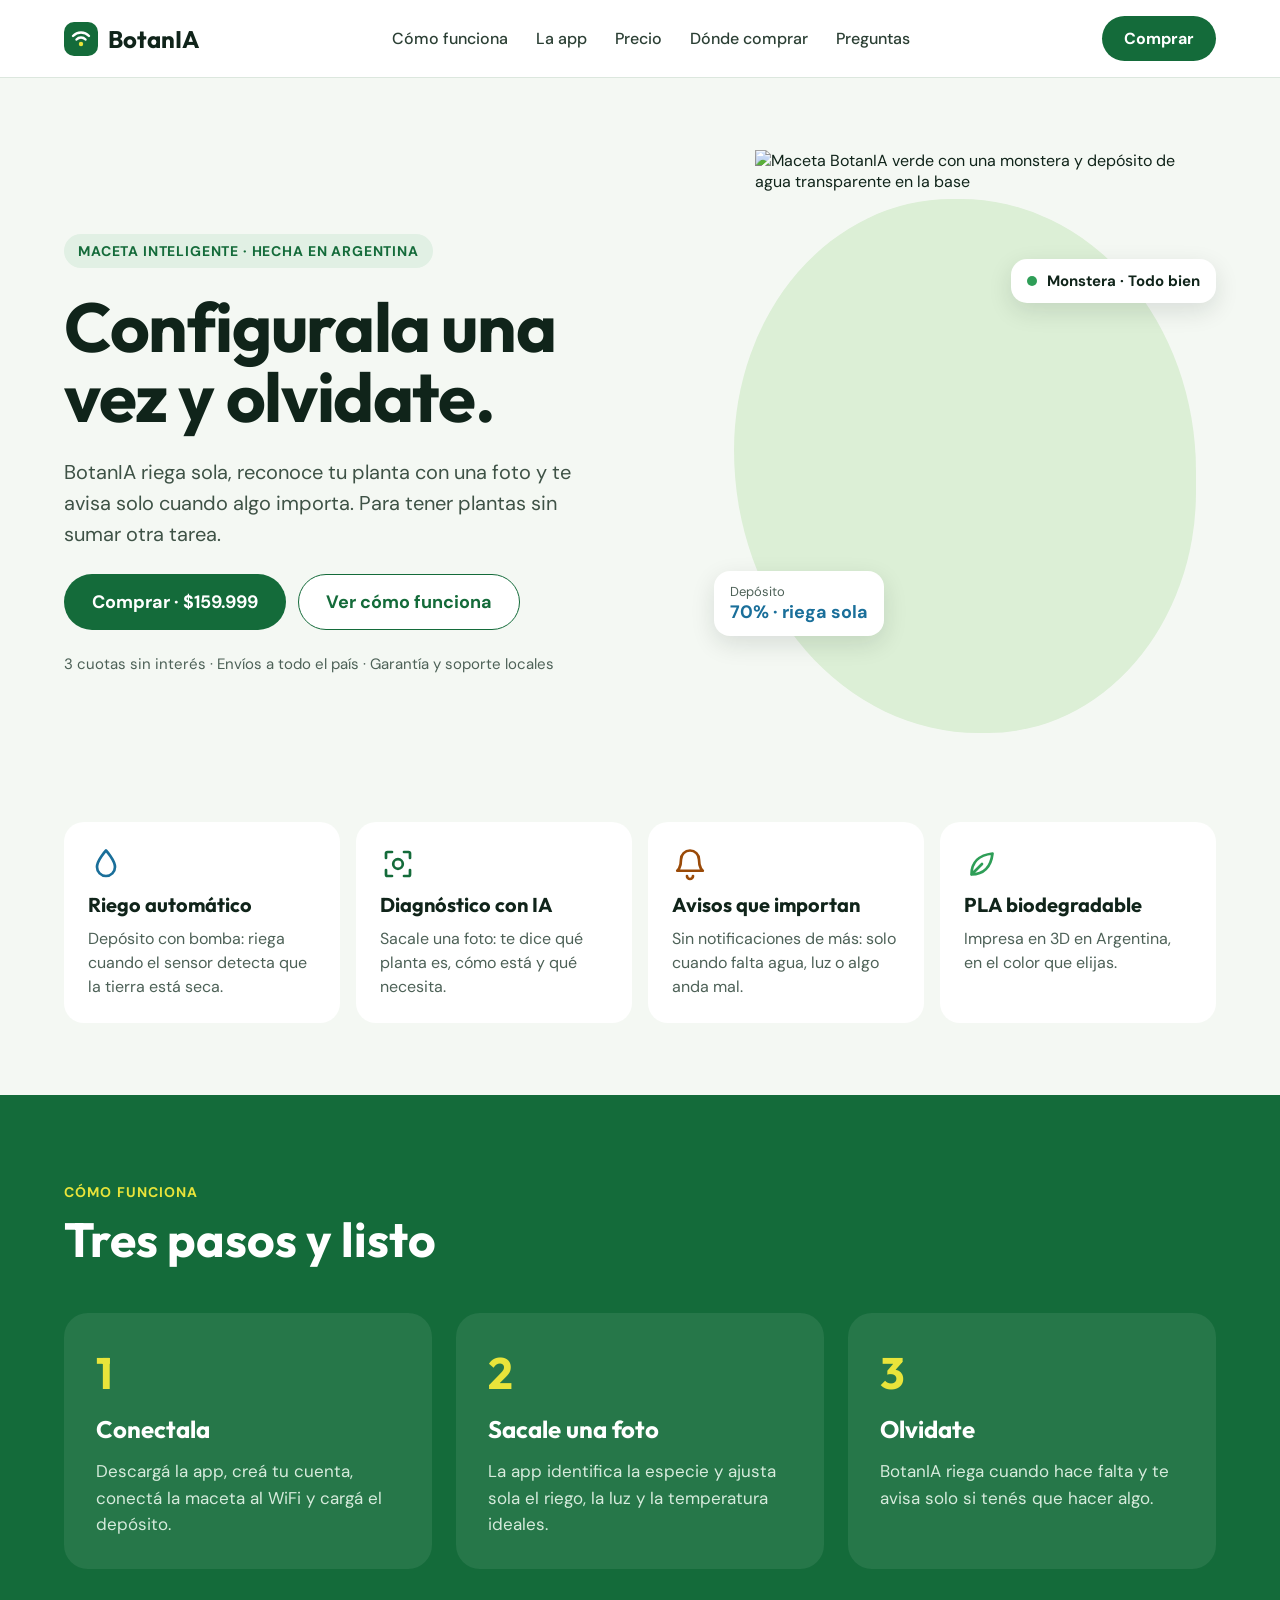
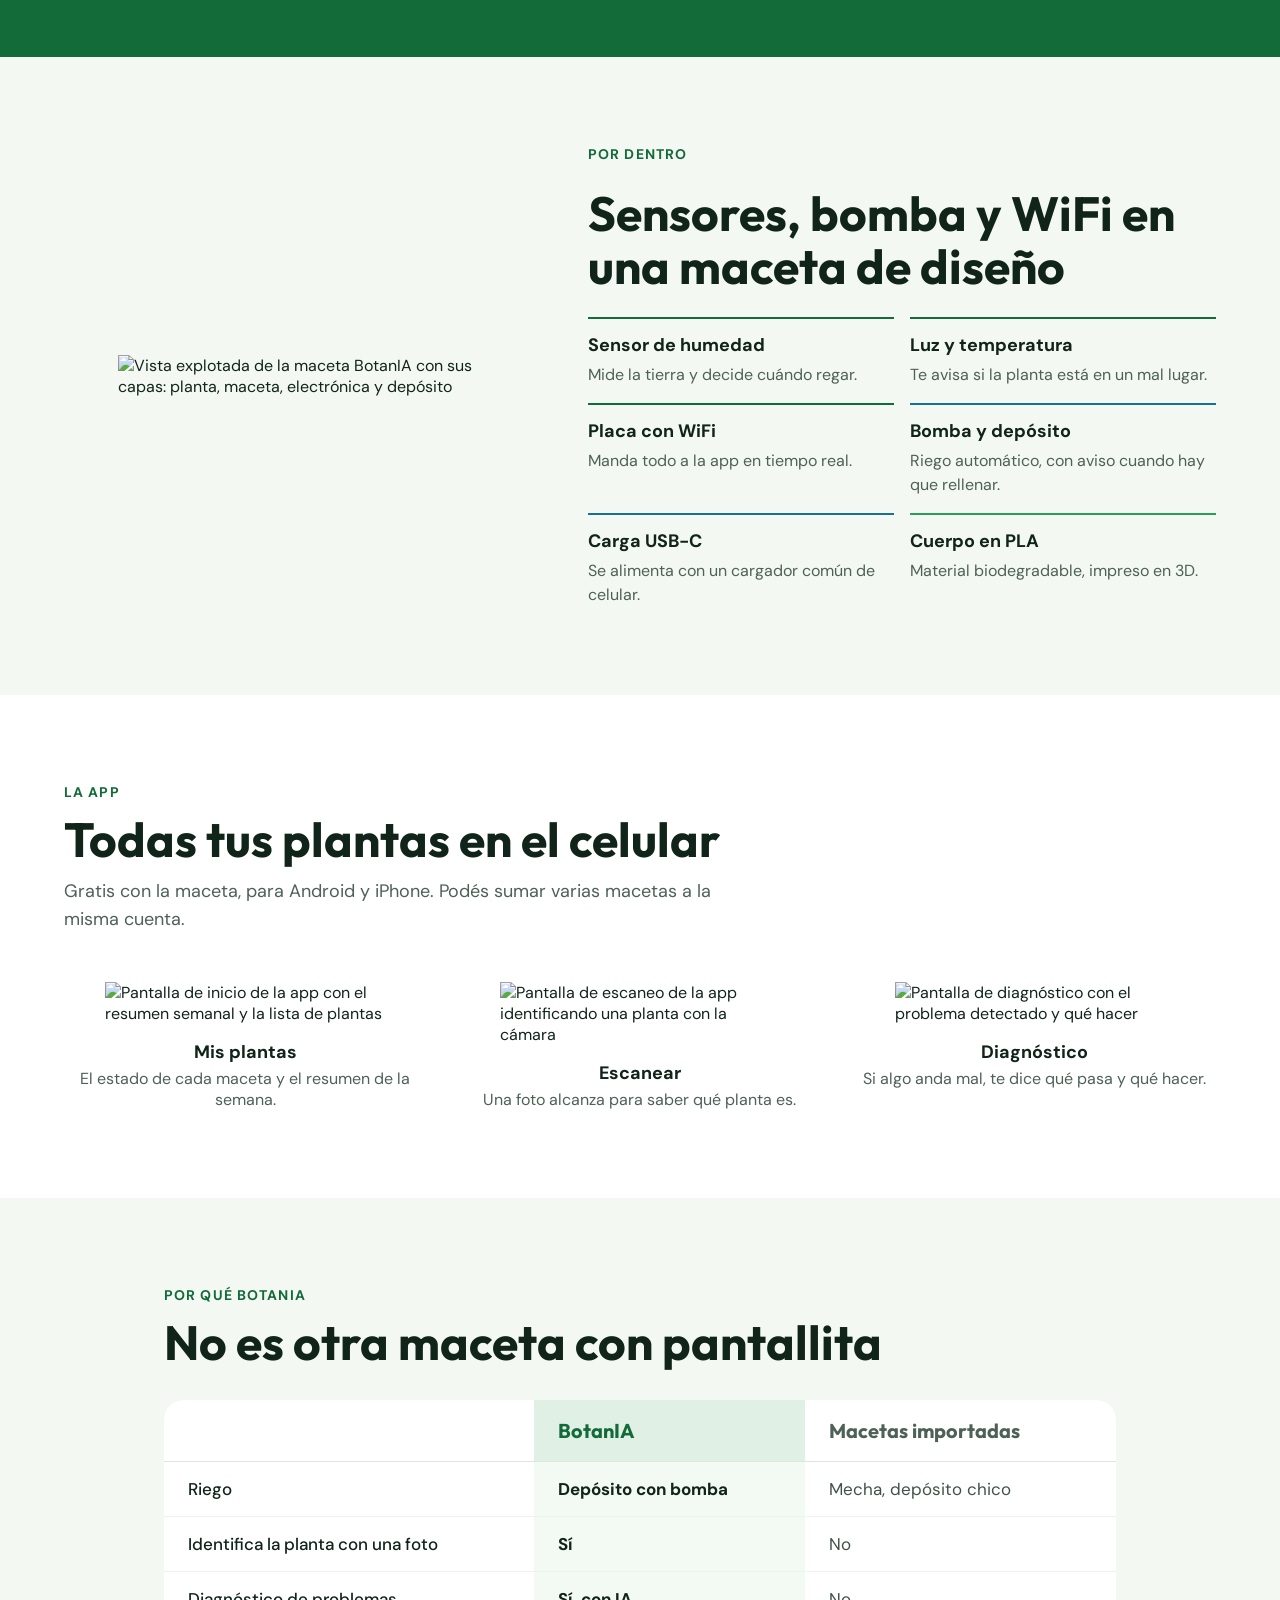
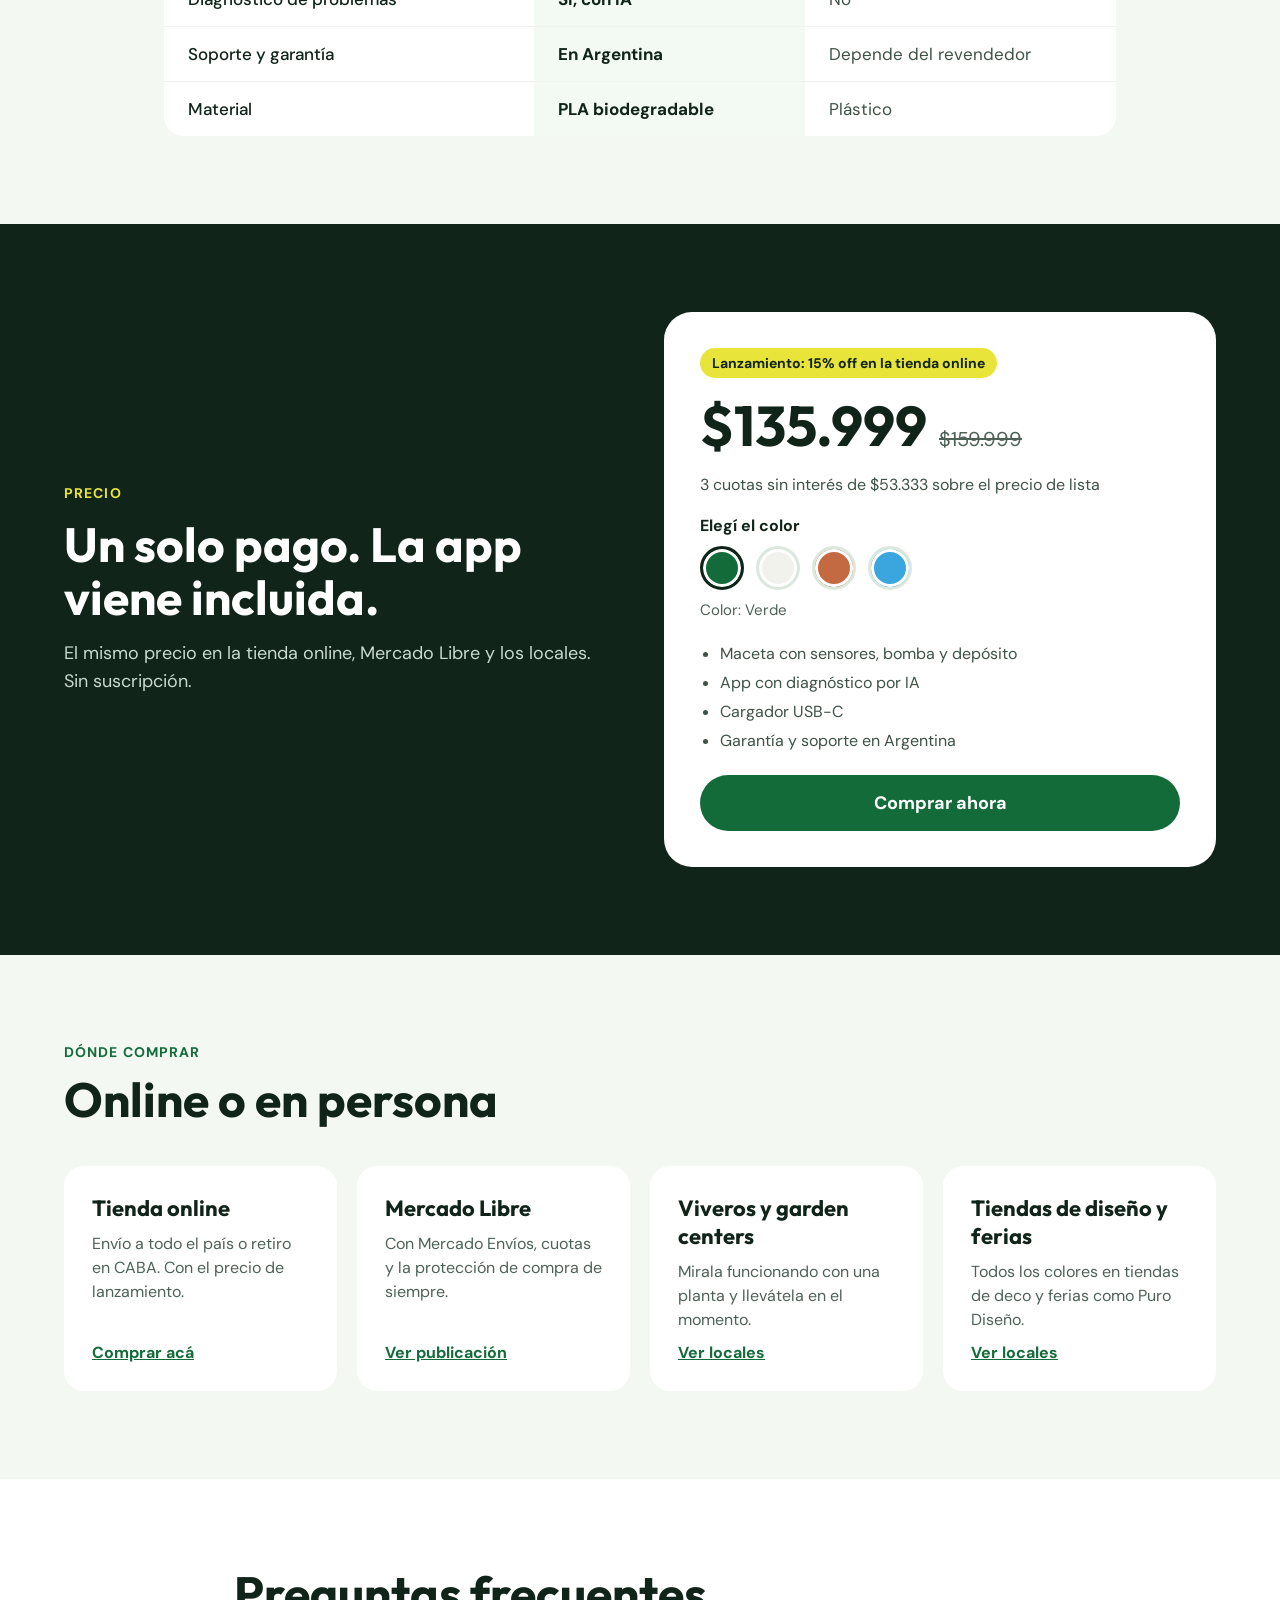
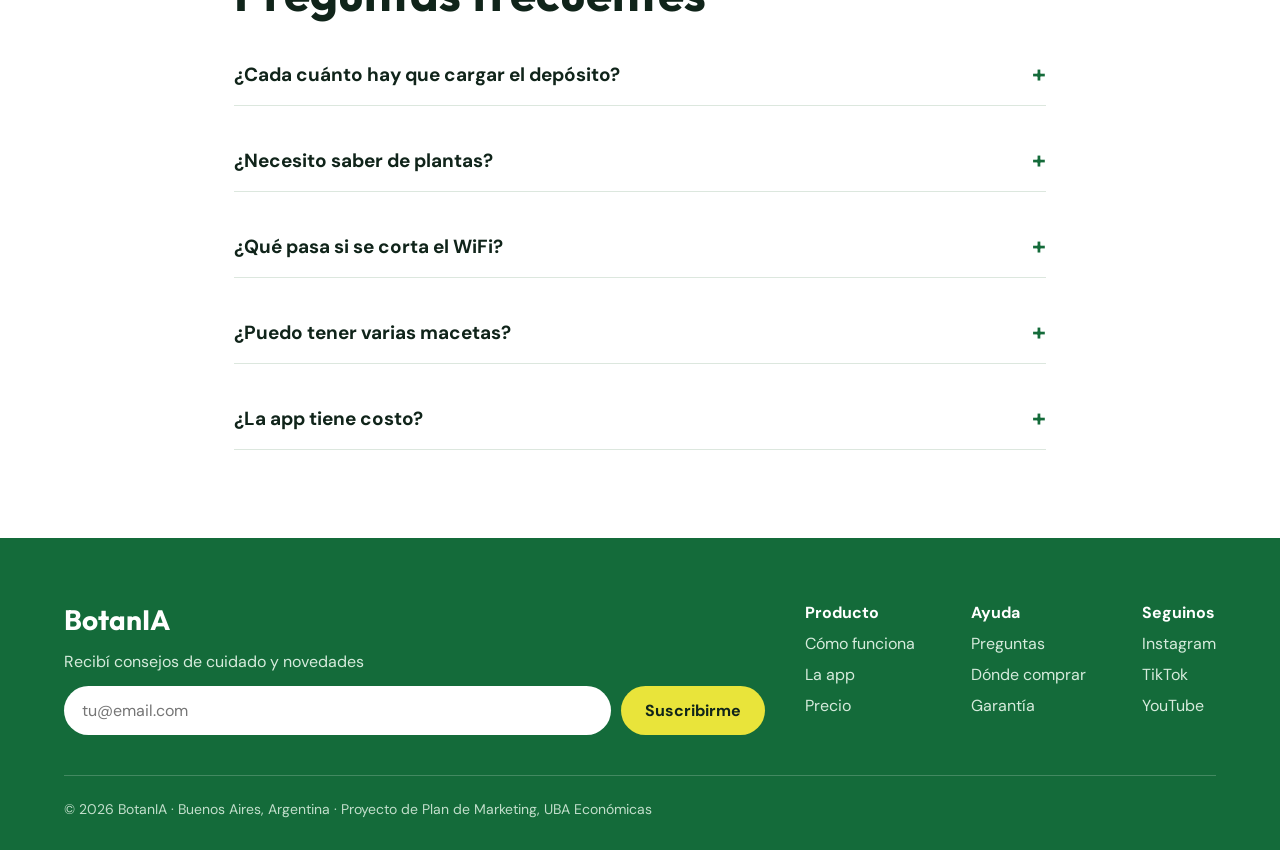
==== index.html @ 6254ae5a "Add files via upload" ====
<!doctype html>
<html lang="es-AR">
<head>
<meta charset="utf-8">
<meta name="viewport" content="width=device-width, initial-scale=1">
<title>BotanIA · La maceta inteligente que riega sola</title>
<meta name="description" content="BotanIA riega sola, reconoce tu planta con una foto y te avisa solo cuando algo importa. Hecha en Argentina en PLA biodegradable.">
<meta property="og:title" content="BotanIA · Configurala una vez y olvidate">
<meta property="og:description" content="La maceta inteligente que riega sola y diagnostica tu planta con IA.">
<meta property="og:image" content="img/og.jpg">
<meta property="og:type" content="website">
<meta name="theme-color" content="#146B3A">
<link rel="icon" href="favicon.svg" type="image/svg+xml">
<link rel="preconnect" href="https://fonts.googleapis.com">
<link rel="preconnect" href="https://fonts.gstatic.com" crossorigin>
<link href="https://fonts.googleapis.com/css2?family=Outfit:wght@500;600;700&family=DM+Sans:wght@400;500;700&display=swap" rel="stylesheet">
<link rel="stylesheet" href="styles.css">
</head>
<body>
<div style="font-family: 'DM Sans', system-ui, sans-serif; color: #10241A; background: #F4F8F3; min-width: 0">

<!-- NAV -->
<header style="background: #FFFFFF; border-bottom: 1px solid #DCE7DE">
<nav aria-label="Principal" style="max-width: 1200px; margin: 0 auto; padding: 16px 24px; display: flex; flex-wrap: wrap; align-items: center; justify-content: space-between; gap: 16px">
<a href="#inicio" style="display: flex; align-items: center; gap: 10px; text-decoration: none; color: #10241A">
<svg width="34" height="34" viewBox="0 0 34 34" aria-hidden="true"><rect width="34" height="34" rx="10" fill="#146B3A"/><path d="M9 14a11 11 0 0 1 16 0M12.5 17.5a6 6 0 0 1 9 0" stroke="#FFFFFF" stroke-width="2.4" fill="none" stroke-linecap="round"/><circle cx="17" cy="22" r="2.2" fill="#E9E43A"/></svg>
<span style="font-family: Outfit, sans-serif; font-weight: 700; font-size: 24px">BotanIA</span>
</a>
<div style="display: flex; flex-wrap: wrap; align-items: center; gap: 8px 28px; font-size: 16px; font-weight: 500">
<a href="#como" style="color: #2B3F34; text-decoration: none">Cómo funciona</a>
<a href="#app" style="color: #2B3F34; text-decoration: none">La app</a>
<a href="#precio" style="color: #2B3F34; text-decoration: none">Precio</a>
<a href="#donde" style="color: #2B3F34; text-decoration: none">Dónde comprar</a>
<a href="#faq" style="color: #2B3F34; text-decoration: none">Preguntas</a>
</div>
<a href="#precio" style="background: #146B3A; color: #FFFFFF; text-decoration: none; font-weight: 700; padding: 12px 22px; border-radius: 999px; font-size: 16px">Comprar</a>
</nav>
</header>

<!-- HERO -->
<section id="inicio" style="max-width: 1200px; margin: 0 auto; padding: 72px 24px 40px; display: flex; flex-wrap: wrap; align-items: center; gap: 48px">
<div style="flex: 1 1 480px; min-width: 0; display: flex; flex-direction: column; gap: 24px">
<span style="align-self: flex-start; background: #E1F0E4; color: #146B3A; font-weight: 700; font-size: 14px; letter-spacing: 0.06em; padding: 8px 14px; border-radius: 999px">MACETA INTELIGENTE · HECHA EN ARGENTINA</span>
<h1 style="margin: 0; font-family: Outfit, sans-serif; font-weight: 700; font-size: clamp(40px, 5.4vw, 72px); line-height: 1.02; letter-spacing: -0.02em">Configurala una vez y olvidate.</h1>
<p style="margin: 0; font-size: 20px; line-height: 1.55; color: #3E5246; max-width: 540px">BotanIA riega sola, reconoce tu planta con una foto y te avisa solo cuando algo importa. Para tener plantas sin sumar otra tarea.</p>
<div style="display: flex; flex-wrap: wrap; gap: 12px">
<a href="#precio" style="background: #146B3A; color: #FFFFFF; text-decoration: none; font-weight: 700; font-size: 18px; padding: 16px 28px; border-radius: 999px">Comprar · $159.999</a>
<a href="#como" style="background: #FFFFFF; color: #146B3A; text-decoration: none; font-weight: 700; font-size: 18px; padding: 15px 27px; border-radius: 999px; border: 1.5px solid #146B3A">Ver cómo funciona</a>
</div>
<p style="margin: 0; font-size: 15px; color: #4D6157">3 cuotas sin interés · Envíos a todo el país · Garantía y soporte locales</p>
</div>
<div style="flex: 1 1 380px; min-width: 0; display: flex; justify-content: center; position: relative">
<div style="position: absolute; inset: 8% 4% 4%; background: #DCEFD6; border-radius: 48% 52% 46% 54%" aria-hidden="true"></div>
<img src="img/maceta.webp" width="840" height="1215" fetchpriority="high" alt="Maceta BotanIA verde con una monstera y depósito de agua transparente en la base" style="position: relative; width: 100%; max-width: 420px; height: auto">
<div style="position: absolute; right: 0; top: 18%; background: #FFFFFF; border-radius: 16px; padding: 12px 16px; box-shadow: 0 8px 24px rgba(16,36,26,0.12); display: flex; align-items: center; gap: 10px">
<span style="width: 10px; height: 10px; border-radius: 50%; background: #2E9E57" aria-hidden="true"></span>
<span style="font-weight: 700; font-size: 15px">Monstera · Todo bien</span>
</div>
<div style="position: absolute; left: 0; bottom: 20%; background: #FFFFFF; border-radius: 16px; padding: 12px 16px; box-shadow: 0 8px 24px rgba(16,36,26,0.12)">
<div style="font-size: 13px; color: #4D6157">Depósito</div>
<div style="font-weight: 700; font-size: 18px; color: #1A6F9A">70% · riega sola</div>
</div>
</div>
</section>

<!-- BENEFICIOS -->
<section aria-label="Beneficios" style="max-width: 1200px; margin: 0 auto; padding: 24px 24px 72px">
<div style="display: grid; grid-template-columns: repeat(auto-fit, minmax(240px, 1fr)); gap: 16px">
<div style="background: #FFFFFF; border-radius: 20px; padding: 24px; display: flex; flex-direction: column; gap: 10px">
<svg width="36" height="36" viewBox="0 0 24 24" fill="none" stroke="#1A6F9A" stroke-width="1.8" stroke-linecap="round" stroke-linejoin="round" aria-hidden="true"><path d="M12 3s6 6.5 6 11a6 6 0 0 1-12 0c0-4.5 6-11 6-11z"/></svg>
<h3 style="margin: 0; font-family: Outfit, sans-serif; font-size: 20px">Riego automático</h3>
<p style="margin: 0; color: #4D6157; line-height: 1.5">Depósito con bomba: riega cuando el sensor detecta que la tierra está seca.</p>
</div>
<div style="background: #FFFFFF; border-radius: 20px; padding: 24px; display: flex; flex-direction: column; gap: 10px">
<svg width="36" height="36" viewBox="0 0 24 24" fill="none" stroke="#146B3A" stroke-width="1.8" stroke-linecap="round" stroke-linejoin="round" aria-hidden="true"><path d="M4 8V5a1 1 0 0 1 1-1h3M16 4h3a1 1 0 0 1 1 1v3M20 16v3a1 1 0 0 1-1 1h-3M8 20H5a1 1 0 0 1-1-1v-3"/><circle cx="12" cy="12" r="3.2"/></svg>
<h3 style="margin: 0; font-family: Outfit, sans-serif; font-size: 20px">Diagnóstico con IA</h3>
<p style="margin: 0; color: #4D6157; line-height: 1.5">Sacale una foto: te dice qué planta es, cómo está y qué necesita.</p>
</div>
<div style="background: #FFFFFF; border-radius: 20px; padding: 24px; display: flex; flex-direction: column; gap: 10px">
<svg width="36" height="36" viewBox="0 0 24 24" fill="none" stroke="#9A4A08" stroke-width="1.8" stroke-linecap="round" stroke-linejoin="round" aria-hidden="true"><path d="M6 9a6 6 0 0 1 12 0c0 6 2.5 7.5 2.5 7.5h-17S6 15 6 9zM10 20a2 2 0 0 0 4 0"/></svg>
<h3 style="margin: 0; font-family: Outfit, sans-serif; font-size: 20px">Avisos que importan</h3>
<p style="margin: 0; color: #4D6157; line-height: 1.5">Sin notificaciones de más: solo cuando falta agua, luz o algo anda mal.</p>
</div>
<div style="background: #FFFFFF; border-radius: 20px; padding: 24px; display: flex; flex-direction: column; gap: 10px">
<svg width="36" height="36" viewBox="0 0 24 24" fill="none" stroke="#2E9E57" stroke-width="1.8" stroke-linecap="round" stroke-linejoin="round" aria-hidden="true"><path d="M5 19c0-8 5-13 14-14-1 9-6 14-14 14zM5 19l7-7"/></svg>
<h3 style="margin: 0; font-family: Outfit, sans-serif; font-size: 20px">PLA biodegradable</h3>
<p style="margin: 0; color: #4D6157; line-height: 1.5">Impresa en 3D en Argentina, en el color que elijas.</p>
</div>
</div>
</section>

<!-- COMO FUNCIONA -->
<section id="como" style="background: #146B3A; color: #FFFFFF">
<div style="max-width: 1200px; margin: 0 auto; padding: 88px 24px; display: flex; flex-direction: column; gap: 48px">
<div style="display: flex; flex-direction: column; gap: 12px; max-width: 640px">
<span style="font-weight: 700; font-size: 14px; letter-spacing: 0.08em; color: #E9E43A">CÓMO FUNCIONA</span>
<h2 style="margin: 0; font-family: Outfit, sans-serif; font-size: clamp(32px, 4vw, 48px); line-height: 1.1">Tres pasos y listo</h2>
</div>
<div style="display: grid; grid-template-columns: repeat(auto-fit, minmax(280px, 1fr)); gap: 24px">
<div style="background: rgba(255,255,255,0.08); border-radius: 24px; padding: 32px; display: flex; flex-direction: column; gap: 14px">
<span style="font-family: Outfit, sans-serif; font-weight: 700; font-size: 44px; color: #E9E43A">1</span>
<h3 style="margin: 0; font-family: Outfit, sans-serif; font-size: 24px">Conectala</h3>
<p style="margin: 0; font-size: 17px; line-height: 1.55; color: #D6EBDC">Descargá la app, creá tu cuenta, conectá la maceta al WiFi y cargá el depósito.</p>
</div>
<div style="background: rgba(255,255,255,0.08); border-radius: 24px; padding: 32px; display: flex; flex-direction: column; gap: 14px">
<span style="font-family: Outfit, sans-serif; font-weight: 700; font-size: 44px; color: #E9E43A">2</span>
<h3 style="margin: 0; font-family: Outfit, sans-serif; font-size: 24px">Sacale una foto</h3>
<p style="margin: 0; font-size: 17px; line-height: 1.55; color: #D6EBDC">La app identifica la especie y ajusta sola el riego, la luz y la temperatura ideales.</p>
</div>
<div style="background: rgba(255,255,255,0.08); border-radius: 24px; padding: 32px; display: flex; flex-direction: column; gap: 14px">
<span style="font-family: Outfit, sans-serif; font-weight: 700; font-size: 44px; color: #E9E43A">3</span>
<h3 style="margin: 0; font-family: Outfit, sans-serif; font-size: 24px">Olvidate</h3>
<p style="margin: 0; font-size: 17px; line-height: 1.55; color: #D6EBDC">BotanIA riega cuando hace falta y te avisa solo si tenés que hacer algo.</p>
</div>
</div>
</div>
</section>

<!-- POR DENTRO -->
<section aria-labelledby="dentro-t" style="max-width: 1200px; margin: 0 auto; padding: 88px 24px; display: flex; flex-wrap: wrap; align-items: center; gap: 56px">
<div style="flex: 1 1 320px; min-width: 0; display: flex; justify-content: center">
<img loading="lazy" src="img/maceta-por-dentro.webp" alt="Vista explotada de la maceta BotanIA con sus capas: planta, maceta, electrónica y depósito" style="width: 100%; max-width: 360px; height: auto">
</div>
<div style="flex: 1 1 480px; min-width: 0; display: flex; flex-direction: column; gap: 24px">
<span style="font-weight: 700; font-size: 14px; letter-spacing: 0.08em; color: #146B3A">POR DENTRO</span>
<h2 id="dentro-t" style="margin: 0; font-family: Outfit, sans-serif; font-size: clamp(32px, 4vw, 48px); line-height: 1.1">Sensores, bomba y WiFi en una maceta de diseño</h2>
<div style="display: grid; grid-template-columns: repeat(auto-fit, minmax(220px, 1fr)); gap: 16px">
<div style="border-top: 2px solid #146B3A; padding-top: 14px"><h3 style="margin: 0 0 6px; font-size: 18px">Sensor de humedad</h3><p style="margin: 0; color: #4D6157; line-height: 1.5">Mide la tierra y decide cuándo regar.</p></div>
<div style="border-top: 2px solid #146B3A; padding-top: 14px"><h3 style="margin: 0 0 6px; font-size: 18px">Luz y temperatura</h3><p style="margin: 0; color: #4D6157; line-height: 1.5">Te avisa si la planta está en un mal lugar.</p></div>
<div style="border-top: 2px solid #146B3A; padding-top: 14px"><h3 style="margin: 0 0 6px; font-size: 18px">Placa con WiFi</h3><p style="margin: 0; color: #4D6157; line-height: 1.5">Manda todo a la app en tiempo real.</p></div>
<div style="border-top: 2px solid #1A6F9A; padding-top: 14px"><h3 style="margin: 0 0 6px; font-size: 18px">Bomba y depósito</h3><p style="margin: 0; color: #4D6157; line-height: 1.5">Riego automático, con aviso cuando hay que rellenar.</p></div>
<div style="border-top: 2px solid #1A6F9A; padding-top: 14px"><h3 style="margin: 0 0 6px; font-size: 18px">Carga USB-C</h3><p style="margin: 0; color: #4D6157; line-height: 1.5">Se alimenta con un cargador común de celular.</p></div>
<div style="border-top: 2px solid #2E9E57; padding-top: 14px"><h3 style="margin: 0 0 6px; font-size: 18px">Cuerpo en PLA</h3><p style="margin: 0; color: #4D6157; line-height: 1.5">Material biodegradable, impreso en 3D.</p></div>
</div>
</div>
</section>

<!-- LA APP -->
<section id="app" style="background: #FFFFFF">
<div style="max-width: 1200px; margin: 0 auto; padding: 88px 24px; display: flex; flex-direction: column; gap: 48px">
<div style="display: flex; flex-direction: column; gap: 12px; max-width: 680px">
<span style="font-weight: 700; font-size: 14px; letter-spacing: 0.08em; color: #146B3A">LA APP</span>
<h2 style="margin: 0; font-family: Outfit, sans-serif; font-size: clamp(32px, 4vw, 48px); line-height: 1.1">Todas tus plantas en el celular</h2>
<p style="margin: 0; font-size: 18px; line-height: 1.55; color: #4D6157">Gratis con la maceta, para Android y iPhone. Podés sumar varias macetas a la misma cuenta.</p>
</div>
<div style="display: grid; grid-template-columns: repeat(auto-fit, minmax(240px, 1fr)); gap: 32px; align-items: start">
<figure style="margin: 0; display: flex; flex-direction: column; gap: 16px; align-items: center">
<img loading="lazy" src="img/app-inicio.webp" alt="Pantalla de inicio de la app con el resumen semanal y la lista de plantas" style="width: 100%; max-width: 280px; height: auto">
<figcaption style="text-align: center"><strong style="display: block; font-size: 18px; margin-bottom: 4px">Mis plantas</strong><span style="color: #4D6157">El estado de cada maceta y el resumen de la semana.</span></figcaption>
</figure>
<figure style="margin: 0; display: flex; flex-direction: column; gap: 16px; align-items: center">
<img loading="lazy" src="img/app-escanear.webp" alt="Pantalla de escaneo de la app identificando una planta con la cámara" style="width: 100%; max-width: 280px; height: auto">
<figcaption style="text-align: center"><strong style="display: block; font-size: 18px; margin-bottom: 4px">Escanear</strong><span style="color: #4D6157">Una foto alcanza para saber qué planta es.</span></figcaption>
</figure>
<figure style="margin: 0; display: flex; flex-direction: column; gap: 16px; align-items: center">
<img loading="lazy" src="img/app-diagnostico.webp" alt="Pantalla de diagnóstico con el problema detectado y qué hacer" style="width: 100%; max-width: 280px; height: auto">
<figcaption style="text-align: center"><strong style="display: block; font-size: 18px; margin-bottom: 4px">Diagnóstico</strong><span style="color: #4D6157">Si algo anda mal, te dice qué pasa y qué hacer.</span></figcaption>
</figure>
</div>
</div>
</section>

<!-- COMPARACION -->
<section aria-labelledby="comp-t" style="max-width: 1000px; margin: 0 auto; padding: 88px 24px; display: flex; flex-direction: column; gap: 32px">
<div style="display: flex; flex-direction: column; gap: 12px">
<span style="font-weight: 700; font-size: 14px; letter-spacing: 0.08em; color: #146B3A">POR QUÉ BOTANIA</span>
<h2 id="comp-t" style="margin: 0; font-family: Outfit, sans-serif; font-size: clamp(32px, 4vw, 48px); line-height: 1.1">No es otra maceta con pantallita</h2>
</div>
<div style="overflow-x: auto; background: #FFFFFF; border-radius: 20px">
<table style="width: 100%; min-width: 560px; border-collapse: collapse; font-size: 17px">
<thead>
<tr style="text-align: left">
<th scope="col" style="padding: 18px 24px; border-bottom: 1px solid #DCE7DE; color: #4D6157; font-weight: 500"></th>
<th scope="col" style="padding: 18px 24px; border-bottom: 1px solid #DCE7DE; background: #E1F0E4; color: #146B3A; font-family: Outfit, sans-serif; font-size: 20px">BotanIA</th>
<th scope="col" style="padding: 18px 24px; border-bottom: 1px solid #DCE7DE; color: #4D6157; font-family: Outfit, sans-serif; font-size: 20px">Macetas importadas</th>
</tr>
</thead>
<tbody>
<tr><th scope="row" style="text-align: left; padding: 16px 24px; border-bottom: 1px solid #EEF3EF; font-weight: 500">Riego</th><td style="padding: 16px 24px; border-bottom: 1px solid #EEF3EF; background: #F3FAF4; font-weight: 700">Depósito con bomba</td><td style="padding: 16px 24px; border-bottom: 1px solid #EEF3EF; color: #3E5246">Mecha, depósito chico</td></tr>
<tr><th scope="row" style="text-align: left; padding: 16px 24px; border-bottom: 1px solid #EEF3EF; font-weight: 500">Identifica la planta con una foto</th><td style="padding: 16px 24px; border-bottom: 1px solid #EEF3EF; background: #F3FAF4; font-weight: 700">Sí</td><td style="padding: 16px 24px; border-bottom: 1px solid #EEF3EF; color: #3E5246">No</td></tr>
<tr><th scope="row" style="text-align: left; padding: 16px 24px; border-bottom: 1px solid #EEF3EF; font-weight: 500">Diagnóstico de problemas</th><td style="padding: 16px 24px; border-bottom: 1px solid #EEF3EF; background: #F3FAF4; font-weight: 700">Sí, con IA</td><td style="padding: 16px 24px; border-bottom: 1px solid #EEF3EF; color: #3E5246">No</td></tr>
<tr><th scope="row" style="text-align: left; padding: 16px 24px; border-bottom: 1px solid #EEF3EF; font-weight: 500">Soporte y garantía</th><td style="padding: 16px 24px; border-bottom: 1px solid #EEF3EF; background: #F3FAF4; font-weight: 700">En Argentina</td><td style="padding: 16px 24px; border-bottom: 1px solid #EEF3EF; color: #3E5246">Depende del revendedor</td></tr>
<tr><th scope="row" style="text-align: left; padding: 16px 24px; font-weight: 500">Material</th><td style="padding: 16px 24px; background: #F3FAF4; font-weight: 700">PLA biodegradable</td><td style="padding: 16px 24px; color: #3E5246">Plástico</td></tr>
</tbody>
</table>
</div>
</section>

<!-- PRECIO -->
<section id="precio" style="background: #10241A; color: #FFFFFF">
<div style="max-width: 1200px; margin: 0 auto; padding: 88px 24px; display: flex; flex-wrap: wrap; gap: 48px; align-items: center">
<div style="flex: 1 1 420px; min-width: 0; display: flex; flex-direction: column; gap: 16px">
<span style="font-weight: 700; font-size: 14px; letter-spacing: 0.08em; color: #E9E43A">PRECIO</span>
<h2 style="margin: 0; font-family: Outfit, sans-serif; font-size: clamp(32px, 4vw, 48px); line-height: 1.1">Un solo pago. La app viene incluida.</h2>
<p style="margin: 0; font-size: 18px; line-height: 1.55; color: #C9D9CE">El mismo precio en la tienda online, Mercado Libre y los locales. Sin suscripción.</p>
</div>
<div style="flex: 1 1 420px; min-width: 0; background: #FFFFFF; color: #10241A; border-radius: 28px; padding: 36px; display: flex; flex-direction: column; gap: 20px">
<span style="align-self: flex-start; background: #E9E43A; color: #10241A; font-weight: 700; font-size: 14px; padding: 6px 12px; border-radius: 999px">Lanzamiento: 15% off en la tienda online</span>
<div style="display: flex; align-items: baseline; flex-wrap: wrap; gap: 12px">
<span style="font-family: Outfit, sans-serif; font-weight: 700; font-size: 56px; line-height: 1">$135.999</span>
<span style="font-size: 20px; color: #4D6157; text-decoration: line-through">$159.999</span>
</div>
<p style="margin: 0; color: #3E5246">3 cuotas sin interés de $53.333 sobre el precio de lista</p>
<div style="display: flex; flex-direction: column; gap: 10px">
<span style="font-weight: 700">Elegí el color</span>
<div style="display: flex; gap: 12px">
<button type="button" class="swatch" data-color="Verde" aria-label="Verde" aria-pressed="true" style="background: #146B3A"></button><button type="button" class="swatch" data-color="Blanco" aria-label="Blanco" aria-pressed="false" style="background: #F2F2EC"></button><button type="button" class="swatch" data-color="Terracota" aria-label="Terracota" aria-pressed="false" style="background: #C46A43"></button><button type="button" class="swatch" data-color="Celeste" aria-label="Celeste" aria-pressed="false" style="background: #3AA6DD"></button>
</div>
<span style="color: #4D6157; font-size: 15px">Color: <span id="color-name">Verde</span></span>
</div>
<ul style="margin: 0; padding: 0 0 0 20px; line-height: 1.8; color: #3E5246">
<li>Maceta con sensores, bomba y depósito</li>
<li>App con diagnóstico por IA</li>
<li>Cargador USB-C</li>
<li>Garantía y soporte en Argentina</li>
</ul>
<a href="#donde" style="background: #146B3A; color: #FFFFFF; text-decoration: none; font-weight: 700; font-size: 18px; padding: 16px 28px; border-radius: 999px; text-align: center">Comprar ahora</a>
</div>
</div>
</section>

<!-- DONDE COMPRAR -->
<section id="donde" style="max-width: 1200px; margin: 0 auto; padding: 88px 24px; display: flex; flex-direction: column; gap: 40px">
<div style="display: flex; flex-direction: column; gap: 12px">
<span style="font-weight: 700; font-size: 14px; letter-spacing: 0.08em; color: #146B3A">DÓNDE COMPRAR</span>
<h2 style="margin: 0; font-family: Outfit, sans-serif; font-size: clamp(32px, 4vw, 48px); line-height: 1.1">Online o en persona</h2>
</div>
<div style="display: grid; grid-template-columns: repeat(auto-fit, minmax(250px, 1fr)); gap: 20px">
<div style="background: #FFFFFF; border-radius: 20px; padding: 28px; display: flex; flex-direction: column; gap: 10px">
<h3 style="margin: 0; font-family: Outfit, sans-serif; font-size: 22px">Tienda online</h3>
<p style="margin: 0; color: #4D6157; line-height: 1.5; flex-grow: 1">Envío a todo el país o retiro en CABA. Con el precio de lanzamiento.</p>
<a href="#precio" style="font-weight: 700">Comprar acá</a>
</div>
<div style="background: #FFFFFF; border-radius: 20px; padding: 28px; display: flex; flex-direction: column; gap: 10px">
<h3 style="margin: 0; font-family: Outfit, sans-serif; font-size: 22px">Mercado Libre</h3>
<p style="margin: 0; color: #4D6157; line-height: 1.5; flex-grow: 1">Con Mercado Envíos, cuotas y la protección de compra de siempre.</p>
<a href="#donde" style="font-weight: 700">Ver publicación</a>
</div>
<div style="background: #FFFFFF; border-radius: 20px; padding: 28px; display: flex; flex-direction: column; gap: 10px">
<h3 style="margin: 0; font-family: Outfit, sans-serif; font-size: 22px">Viveros y garden centers</h3>
<p style="margin: 0; color: #4D6157; line-height: 1.5; flex-grow: 1">Mirala funcionando con una planta y llevátela en el momento.</p>
<a href="#donde" style="font-weight: 700">Ver locales</a>
</div>
<div style="background: #FFFFFF; border-radius: 20px; padding: 28px; display: flex; flex-direction: column; gap: 10px">
<h3 style="margin: 0; font-family: Outfit, sans-serif; font-size: 22px">Tiendas de diseño y ferias</h3>
<p style="margin: 0; color: #4D6157; line-height: 1.5; flex-grow: 1">Todos los colores en tiendas de deco y ferias como Puro Diseño.</p>
<a href="#donde" style="font-weight: 700">Ver locales</a>
</div>
</div>
</section>

<!-- FAQ -->
<section id="faq" style="background: #FFFFFF">
<div style="max-width: 860px; margin: 0 auto; padding: 88px 24px; display: flex; flex-direction: column; gap: 24px">
<h2 style="margin: 0; font-family: Outfit, sans-serif; font-size: clamp(32px, 4vw, 48px); line-height: 1.1">Preguntas frecuentes</h2>
<details style="border-bottom: 1px solid #DCE7DE; padding: 18px 0">
<summary style="font-weight: 700; font-size: 19px; cursor: pointer">¿Cada cuánto hay que cargar el depósito?</summary>
<p style="margin: 12px 0 0; color: #4D6157; line-height: 1.55">Depende de la planta y de la época del año. La app te avisa cuando el nivel está bajo, así no tenés que estar pendiente.</p>
</details>
<details style="border-bottom: 1px solid #DCE7DE; padding: 18px 0">
<summary style="font-weight: 700; font-size: 19px; cursor: pointer">¿Necesito saber de plantas?</summary>
<p style="margin: 12px 0 0; color: #4D6157; line-height: 1.55">No. Le sacás una foto, la app reconoce la especie y configura el cuidado por vos.</p>
</details>
<details style="border-bottom: 1px solid #DCE7DE; padding: 18px 0">
<summary style="font-weight: 700; font-size: 19px; cursor: pointer">¿Qué pasa si se corta el WiFi?</summary>
<p style="margin: 12px 0 0; color: #4D6157; line-height: 1.55">La maceta sigue regando con la última configuración y se sincroniza con la app cuando vuelve la conexión.</p>
</details>
<details style="border-bottom: 1px solid #DCE7DE; padding: 18px 0">
<summary style="font-weight: 700; font-size: 19px; cursor: pointer">¿Puedo tener varias macetas?</summary>
<p style="margin: 12px 0 0; color: #4D6157; line-height: 1.55">Sí. Sumás todas las que quieras a la misma cuenta y ves cada una en Mis plantas.</p>
</details>
<details style="border-bottom: 1px solid #DCE7DE; padding: 18px 0">
<summary style="font-weight: 700; font-size: 19px; cursor: pointer">¿La app tiene costo?</summary>
<p style="margin: 12px 0 0; color: #4D6157; line-height: 1.55">No. Viene incluida con la maceta, sin suscripción. Cada tanto muestra un anuncio relacionado con plantas, que ayuda a mantener el servicio.</p>
</details>
</div>
</section>

<!-- FOOTER -->
<footer style="background: #146B3A; color: #FFFFFF">
<div style="max-width: 1200px; margin: 0 auto; padding: 64px 24px 32px; display: flex; flex-direction: column; gap: 40px">
<div style="display: flex; flex-wrap: wrap; gap: 40px; justify-content: space-between">
<div style="flex: 1 1 360px; min-width: 0; display: flex; flex-direction: column; gap: 14px">
<span style="font-family: Outfit, sans-serif; font-weight: 700; font-size: 28px">BotanIA</span>
<label for="mail" style="color: #D6EBDC">Recibí consejos de cuidado y novedades</label>
<div style="display: flex; flex-wrap: wrap; gap: 10px">
<input id="mail" type="email" placeholder="tu@email.com" style="flex: 1 1 220px; min-width: 0; padding: 14px 18px; border-radius: 999px; border: none; font-size: 16px; font-family: inherit">
<button type="button" style="background: #E9E43A; color: #10241A; border: none; font-weight: 700; font-size: 16px; padding: 14px 24px; border-radius: 999px; cursor: pointer; font-family: inherit">Suscribirme</button>
</div>
</div>
<div style="display: flex; flex-wrap: wrap; gap: 56px">
<div style="display: flex; flex-direction: column; gap: 10px">
<span style="font-weight: 700">Producto</span>
<a href="#como" style="color: #D6EBDC; text-decoration: none">Cómo funciona</a>
<a href="#app" style="color: #D6EBDC; text-decoration: none">La app</a>
<a href="#precio" style="color: #D6EBDC; text-decoration: none">Precio</a>
</div>
<div style="display: flex; flex-direction: column; gap: 10px">
<span style="font-weight: 700">Ayuda</span>
<a href="#faq" style="color: #D6EBDC; text-decoration: none">Preguntas</a>
<a href="#donde" style="color: #D6EBDC; text-decoration: none">Dónde comprar</a>
<a href="#faq" style="color: #D6EBDC; text-decoration: none">Garantía</a>
</div>
<div style="display: flex; flex-direction: column; gap: 10px">
<span style="font-weight: 700">Seguinos</span>
<a href="#inicio" style="color: #D6EBDC; text-decoration: none">Instagram</a>
<a href="#inicio" style="color: #D6EBDC; text-decoration: none">TikTok</a>
<a href="#inicio" style="color: #D6EBDC; text-decoration: none">YouTube</a>
</div>
</div>
</div>
<p style="margin: 0; padding-top: 24px; border-top: 1px solid rgba(255,255,255,0.2); color: #C2DECB; font-size: 14px">© 2026 BotanIA · Buenos Aires, Argentina · Proyecto de Plan de Marketing, UBA Económicas</p>
</div>
</footer>

</div>
<script src="script.js"></script>
</body>
</html>
---- styles.css ----
*,*::before,*::after{box-sizing:border-box}
html{scroll-behavior:smooth;scroll-padding-top:16px}
body{margin:0;background:#F4F8F3;-webkit-font-smoothing:antialiased}
img{display:block;max-width:100%}
a{color:#146B3A}a:hover{color:#0E4F2A}
a:focus-visible,button:focus-visible,input:focus-visible,summary:focus-visible{outline:3px solid #E9E43A;outline-offset:3px}
.swatch{width:44px;height:44px;border-radius:50%;cursor:pointer;border:3px solid #DCE7DE;box-shadow:inset 0 0 0 3px #fff;padding:0}
.swatch[aria-pressed="true"]{border-color:#10241A}
summary{list-style:none}summary::-webkit-details-marker{display:none}
summary::after{content:"+";float:right;font-size:24px;line-height:1;color:#146B3A}
details[open] summary::after{content:"–"}
@media (max-width:640px){header nav>div{order:3;width:100%;flex-wrap:nowrap!important;overflow-x:auto;white-space:nowrap;gap:20px!important;font-size:15px;padding-bottom:4px}}
@media (prefers-reduced-motion:reduce){html{scroll-behavior:auto}}
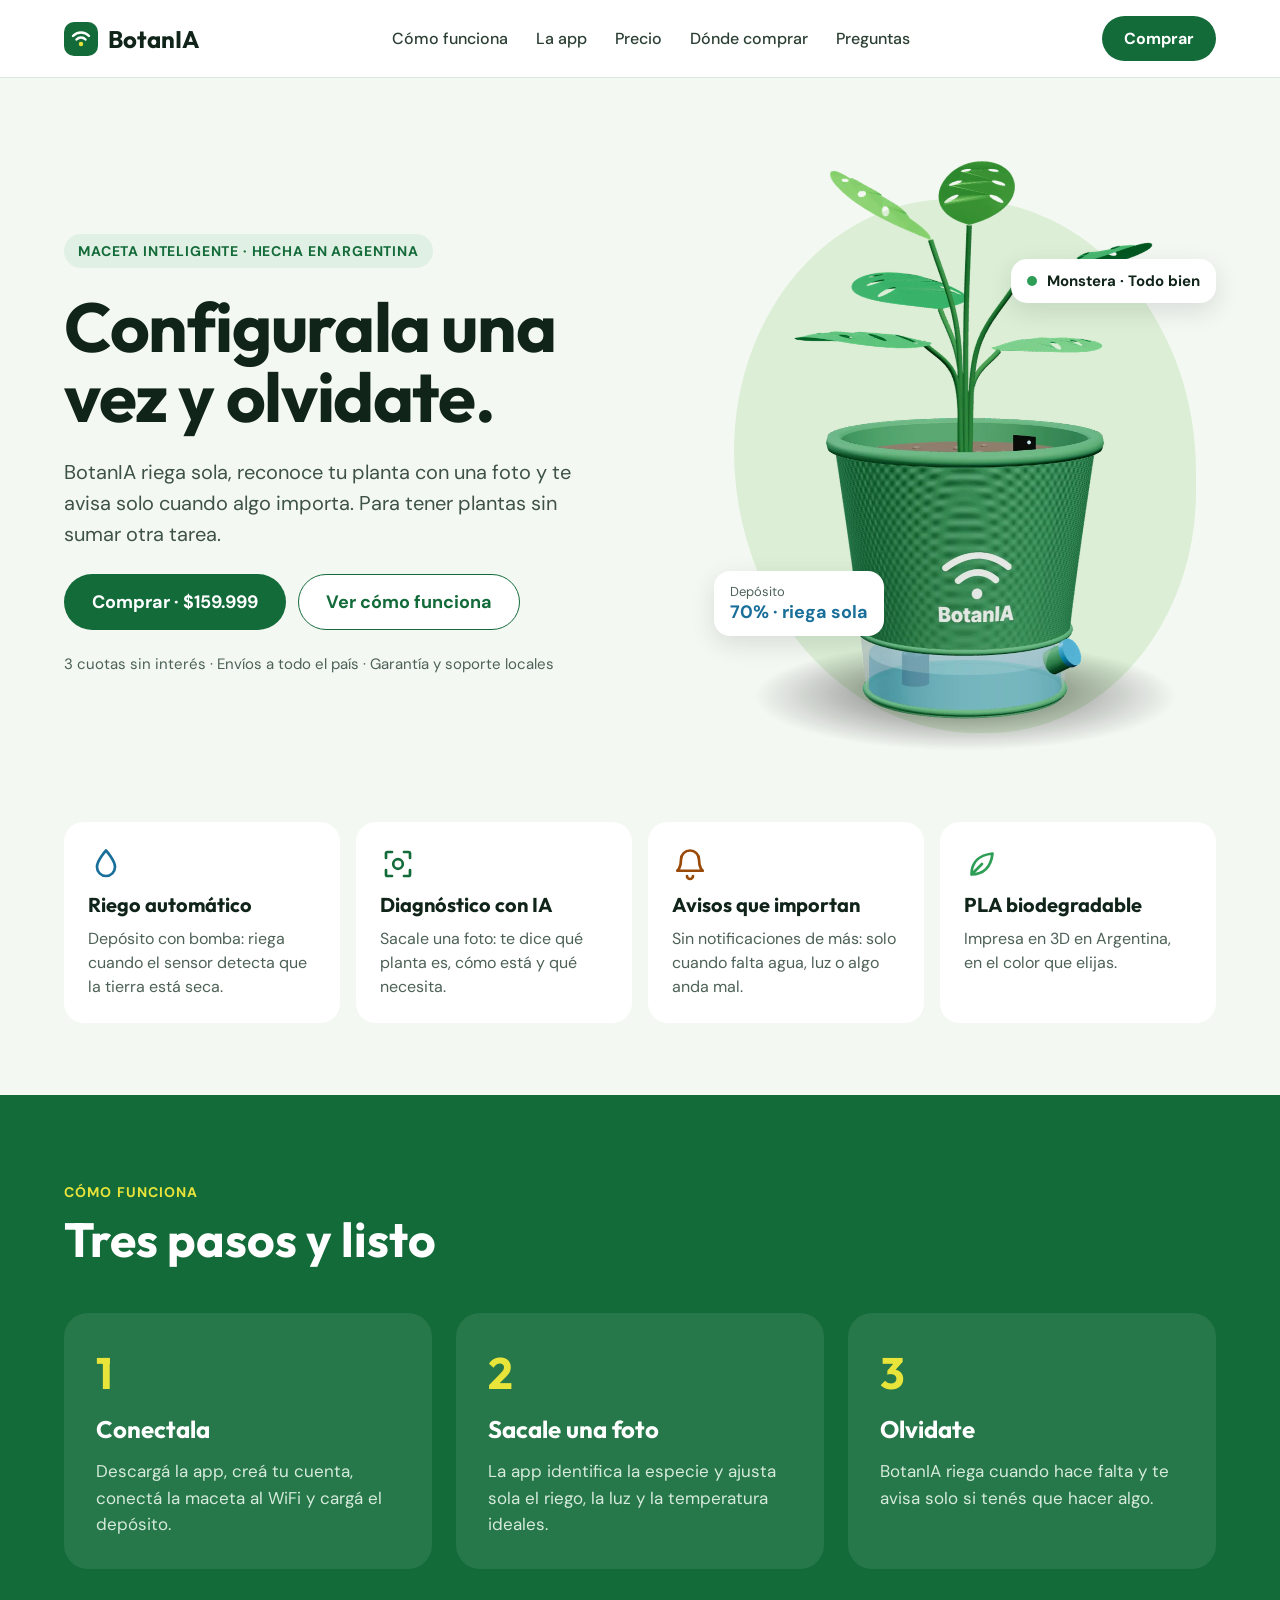
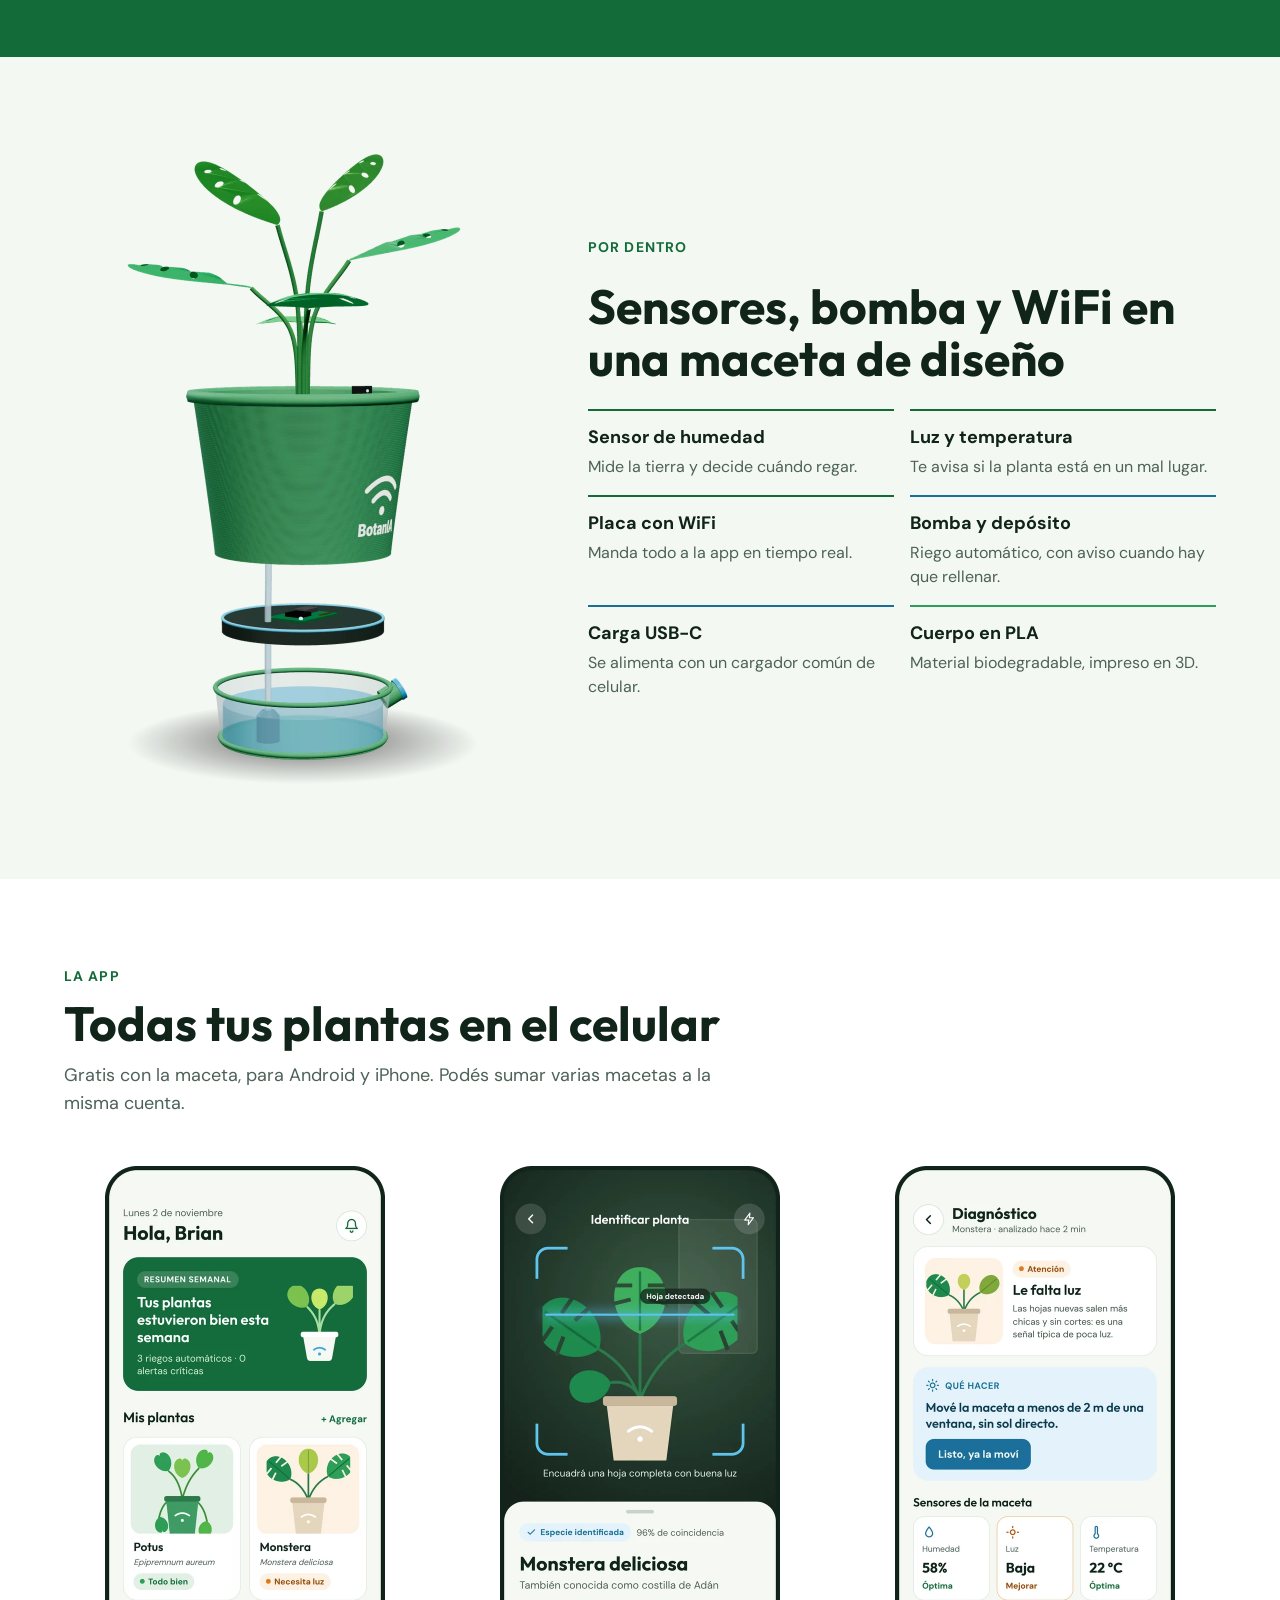
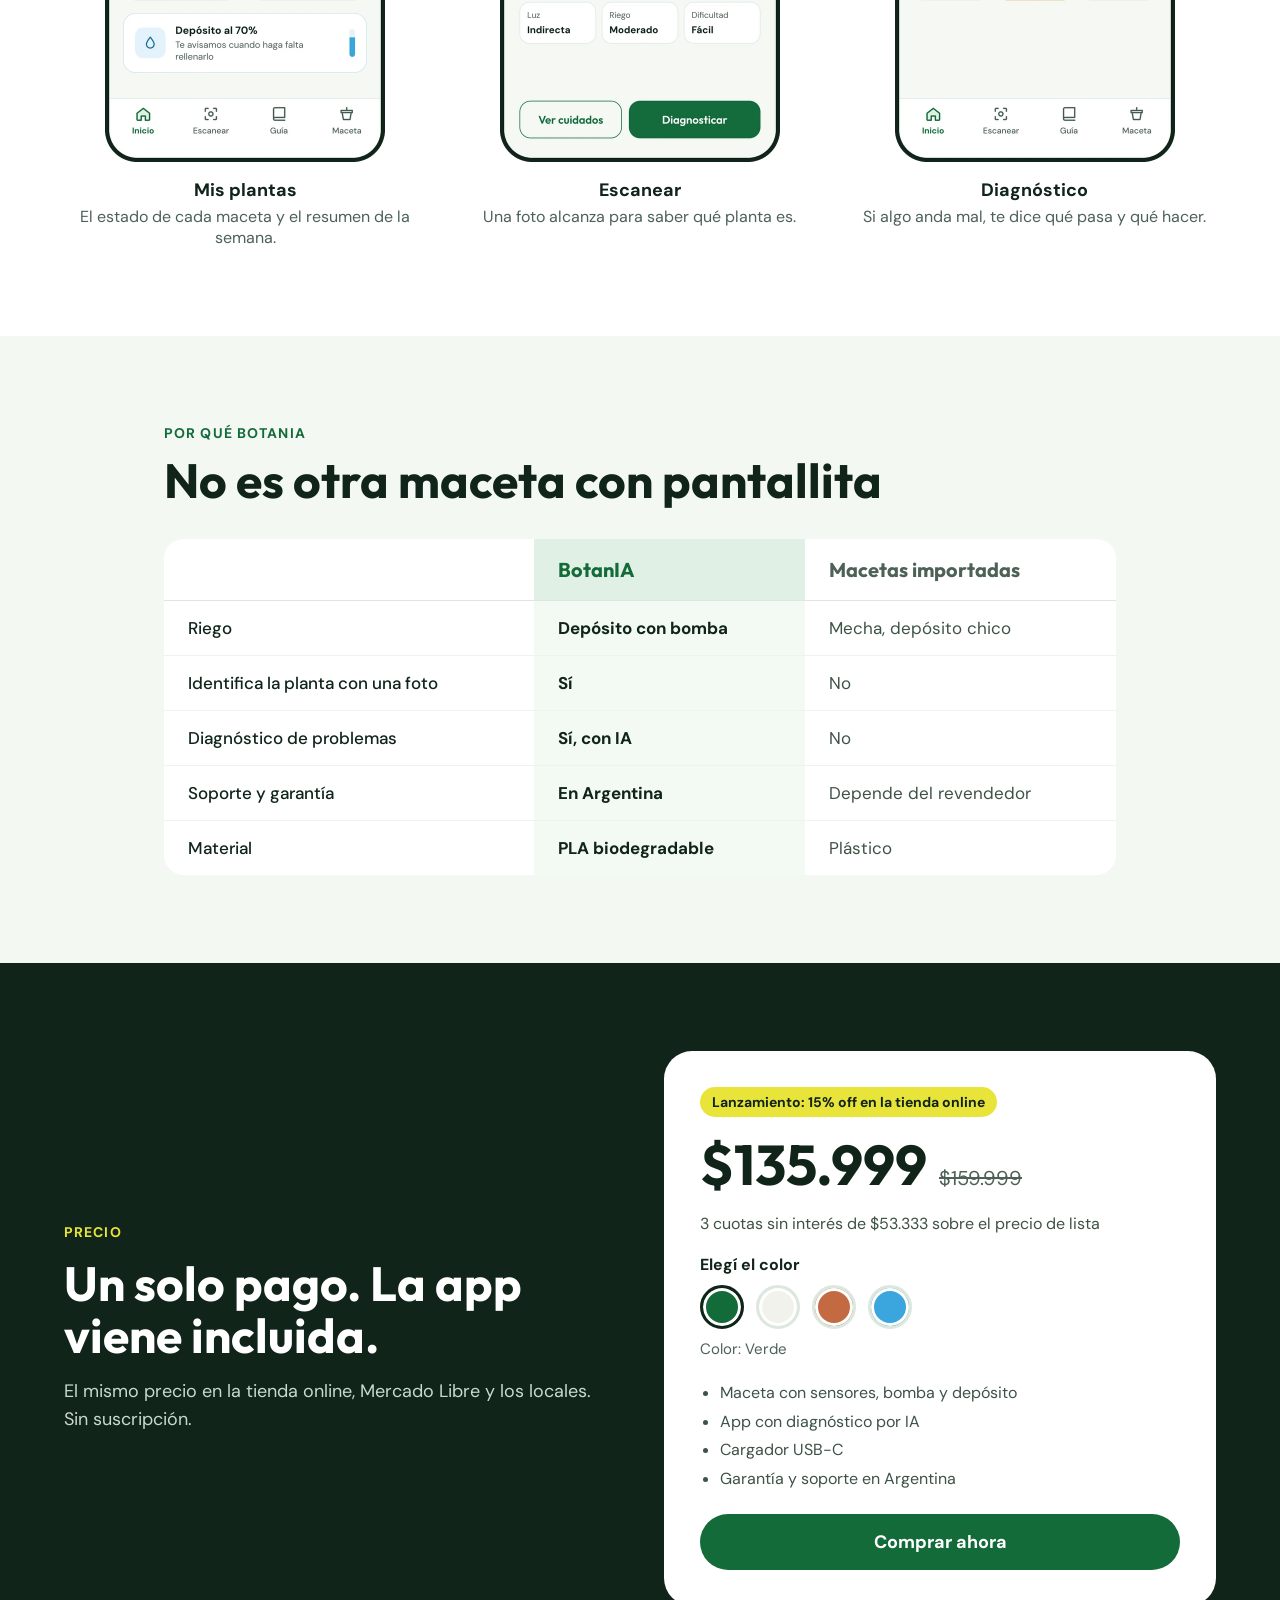
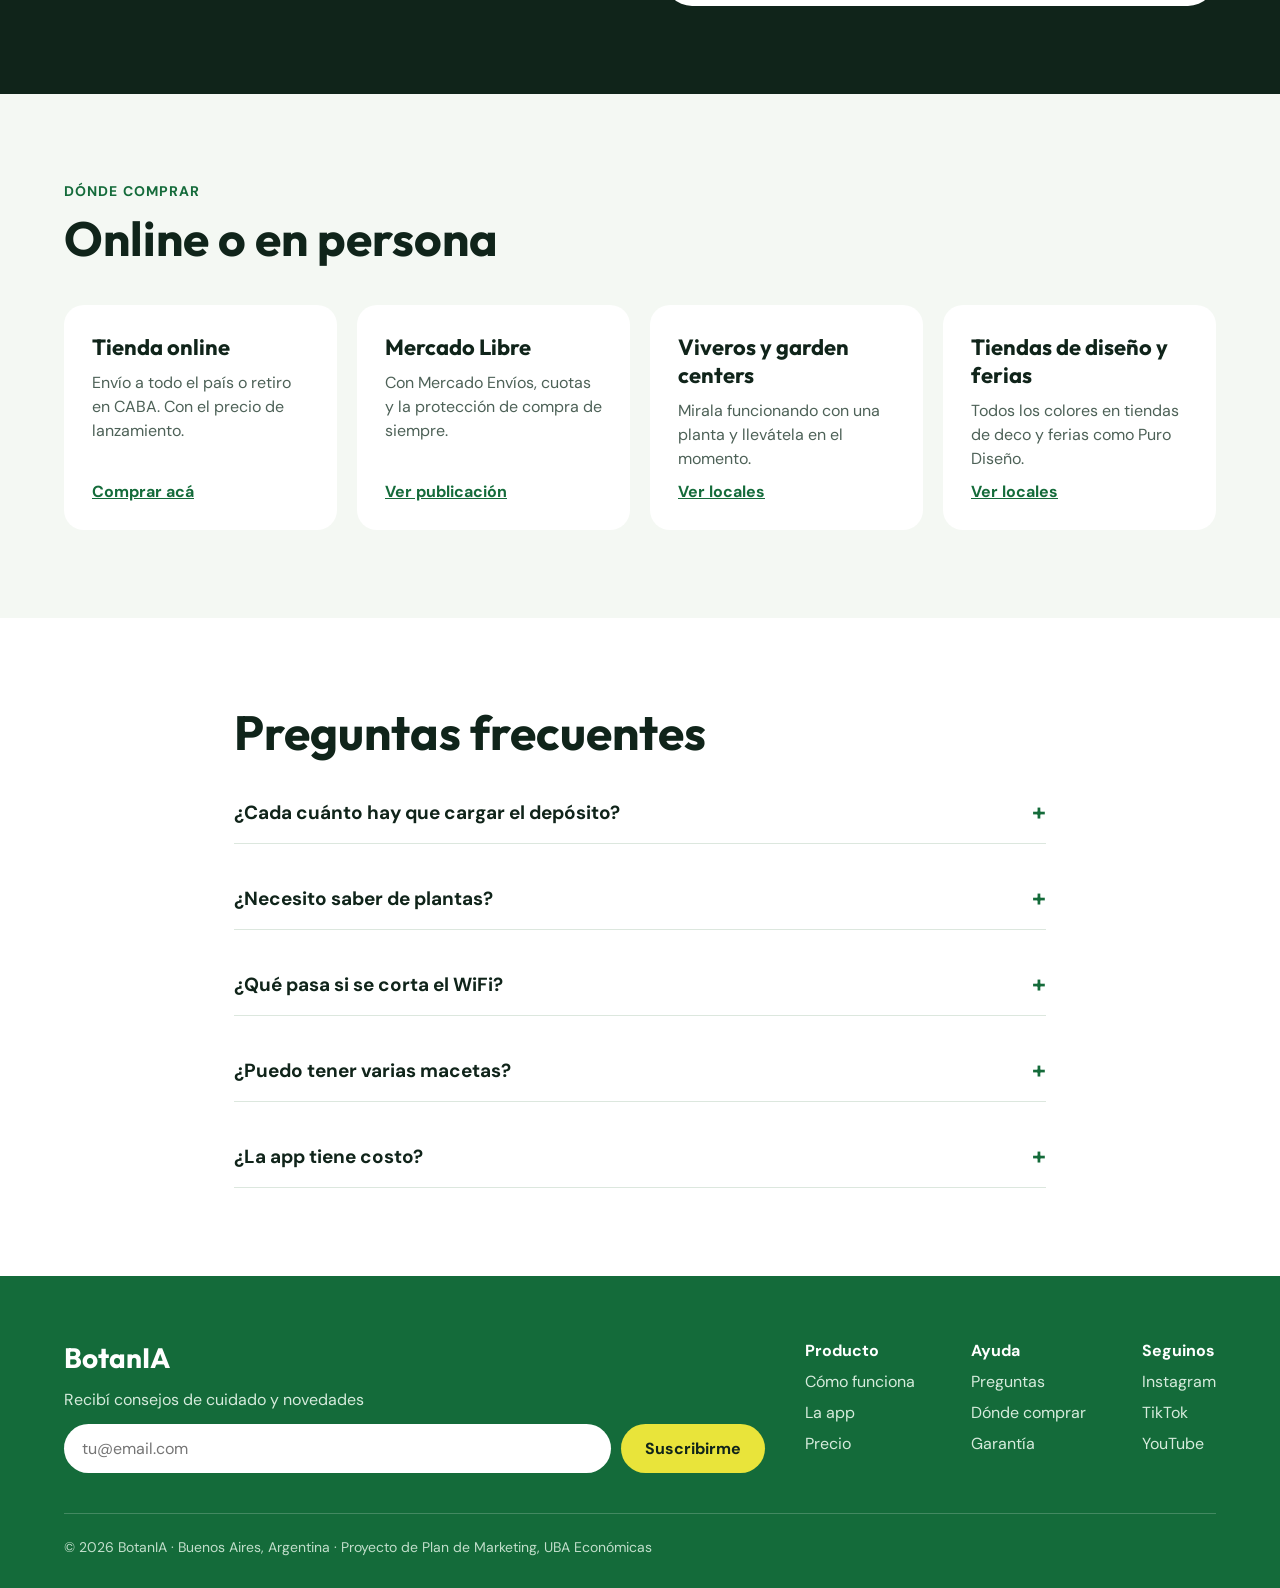
==== commit a0b4a11c: "Add files via upload" ====
--- a/index.html
+++ b/index.html
@@ -7,7 +7,7 @@
 <meta name="description" content="BotanIA riega sola, reconoce tu planta con una foto y te avisa solo cuando algo importa. Hecha en Argentina en PLA biodegradable.">
 <meta property="og:title" content="BotanIA · Configurala una vez y olvidate">
 <meta property="og:description" content="La maceta inteligente que riega sola y diagnostica tu planta con IA.">
-<meta property="og:image" content="img/og.jpg">
+<meta property="og:image" content="og.jpg">
 <meta property="og:type" content="website">
 <meta name="theme-color" content="#146B3A">
 <link rel="icon" href="favicon.svg" type="image/svg+xml">
@@ -51,7 +51,7 @@
 </div>
 <div style="flex: 1 1 380px; min-width: 0; display: flex; justify-content: center; position: relative">
 <div style="position: absolute; inset: 8% 4% 4%; background: #DCEFD6; border-radius: 48% 52% 46% 54%" aria-hidden="true"></div>
-<img src="img/maceta.webp" width="840" height="1215" fetchpriority="high" alt="Maceta BotanIA verde con una monstera y depósito de agua transparente en la base" style="position: relative; width: 100%; max-width: 420px; height: auto">
+<img src="maceta.webp" width="840" height="1215" fetchpriority="high" alt="Maceta BotanIA verde con una monstera y depósito de agua transparente en la base" style="position: relative; width: 100%; max-width: 420px; height: auto">
 <div style="position: absolute; right: 0; top: 18%; background: #FFFFFF; border-radius: 16px; padding: 12px 16px; box-shadow: 0 8px 24px rgba(16,36,26,0.12); display: flex; align-items: center; gap: 10px">
 <span style="width: 10px; height: 10px; border-radius: 50%; background: #2E9E57" aria-hidden="true"></span>
 <span style="font-weight: 700; font-size: 15px">Monstera · Todo bien</span>
@@ -119,7 +119,7 @@
 <!-- POR DENTRO -->
 <section aria-labelledby="dentro-t" style="max-width: 1200px; margin: 0 auto; padding: 88px 24px; display: flex; flex-wrap: wrap; align-items: center; gap: 56px">
 <div style="flex: 1 1 320px; min-width: 0; display: flex; justify-content: center">
-<img loading="lazy" src="img/maceta-por-dentro.webp" alt="Vista explotada de la maceta BotanIA con sus capas: planta, maceta, electrónica y depósito" style="width: 100%; max-width: 360px; height: auto">
+<img loading="lazy" src="maceta-por-dentro.webp" alt="Vista explotada de la maceta BotanIA con sus capas: planta, maceta, electrónica y depósito" style="width: 100%; max-width: 360px; height: auto">
 </div>
 <div style="flex: 1 1 480px; min-width: 0; display: flex; flex-direction: column; gap: 24px">
 <span style="font-weight: 700; font-size: 14px; letter-spacing: 0.08em; color: #146B3A">POR DENTRO</span>
@@ -145,15 +145,15 @@
 </div>
 <div style="display: grid; grid-template-columns: repeat(auto-fit, minmax(240px, 1fr)); gap: 32px; align-items: start">
 <figure style="margin: 0; display: flex; flex-direction: column; gap: 16px; align-items: center">
-<img loading="lazy" src="img/app-inicio.webp" alt="Pantalla de inicio de la app con el resumen semanal y la lista de plantas" style="width: 100%; max-width: 280px; height: auto">
+<img loading="lazy" src="app-inicio.webp" alt="Pantalla de inicio de la app con el resumen semanal y la lista de plantas" style="width: 100%; max-width: 280px; height: auto">
 <figcaption style="text-align: center"><strong style="display: block; font-size: 18px; margin-bottom: 4px">Mis plantas</strong><span style="color: #4D6157">El estado de cada maceta y el resumen de la semana.</span></figcaption>
 </figure>
 <figure style="margin: 0; display: flex; flex-direction: column; gap: 16px; align-items: center">
-<img loading="lazy" src="img/app-escanear.webp" alt="Pantalla de escaneo de la app identificando una planta con la cámara" style="width: 100%; max-width: 280px; height: auto">
+<img loading="lazy" src="app-escanear.webp" alt="Pantalla de escaneo de la app identificando una planta con la cámara" style="width: 100%; max-width: 280px; height: auto">
 <figcaption style="text-align: center"><strong style="display: block; font-size: 18px; margin-bottom: 4px">Escanear</strong><span style="color: #4D6157">Una foto alcanza para saber qué planta es.</span></figcaption>
 </figure>
 <figure style="margin: 0; display: flex; flex-direction: column; gap: 16px; align-items: center">
-<img loading="lazy" src="img/app-diagnostico.webp" alt="Pantalla de diagnóstico con el problema detectado y qué hacer" style="width: 100%; max-width: 280px; height: auto">
+<img loading="lazy" src="app-diagnostico.webp" alt="Pantalla de diagnóstico con el problema detectado y qué hacer" style="width: 100%; max-width: 280px; height: auto">
 <figcaption style="text-align: center"><strong style="display: block; font-size: 18px; margin-bottom: 4px">Diagnóstico</strong><span style="color: #4D6157">Si algo anda mal, te dice qué pasa y qué hacer.</span></figcaption>
 </figure>
 </div>
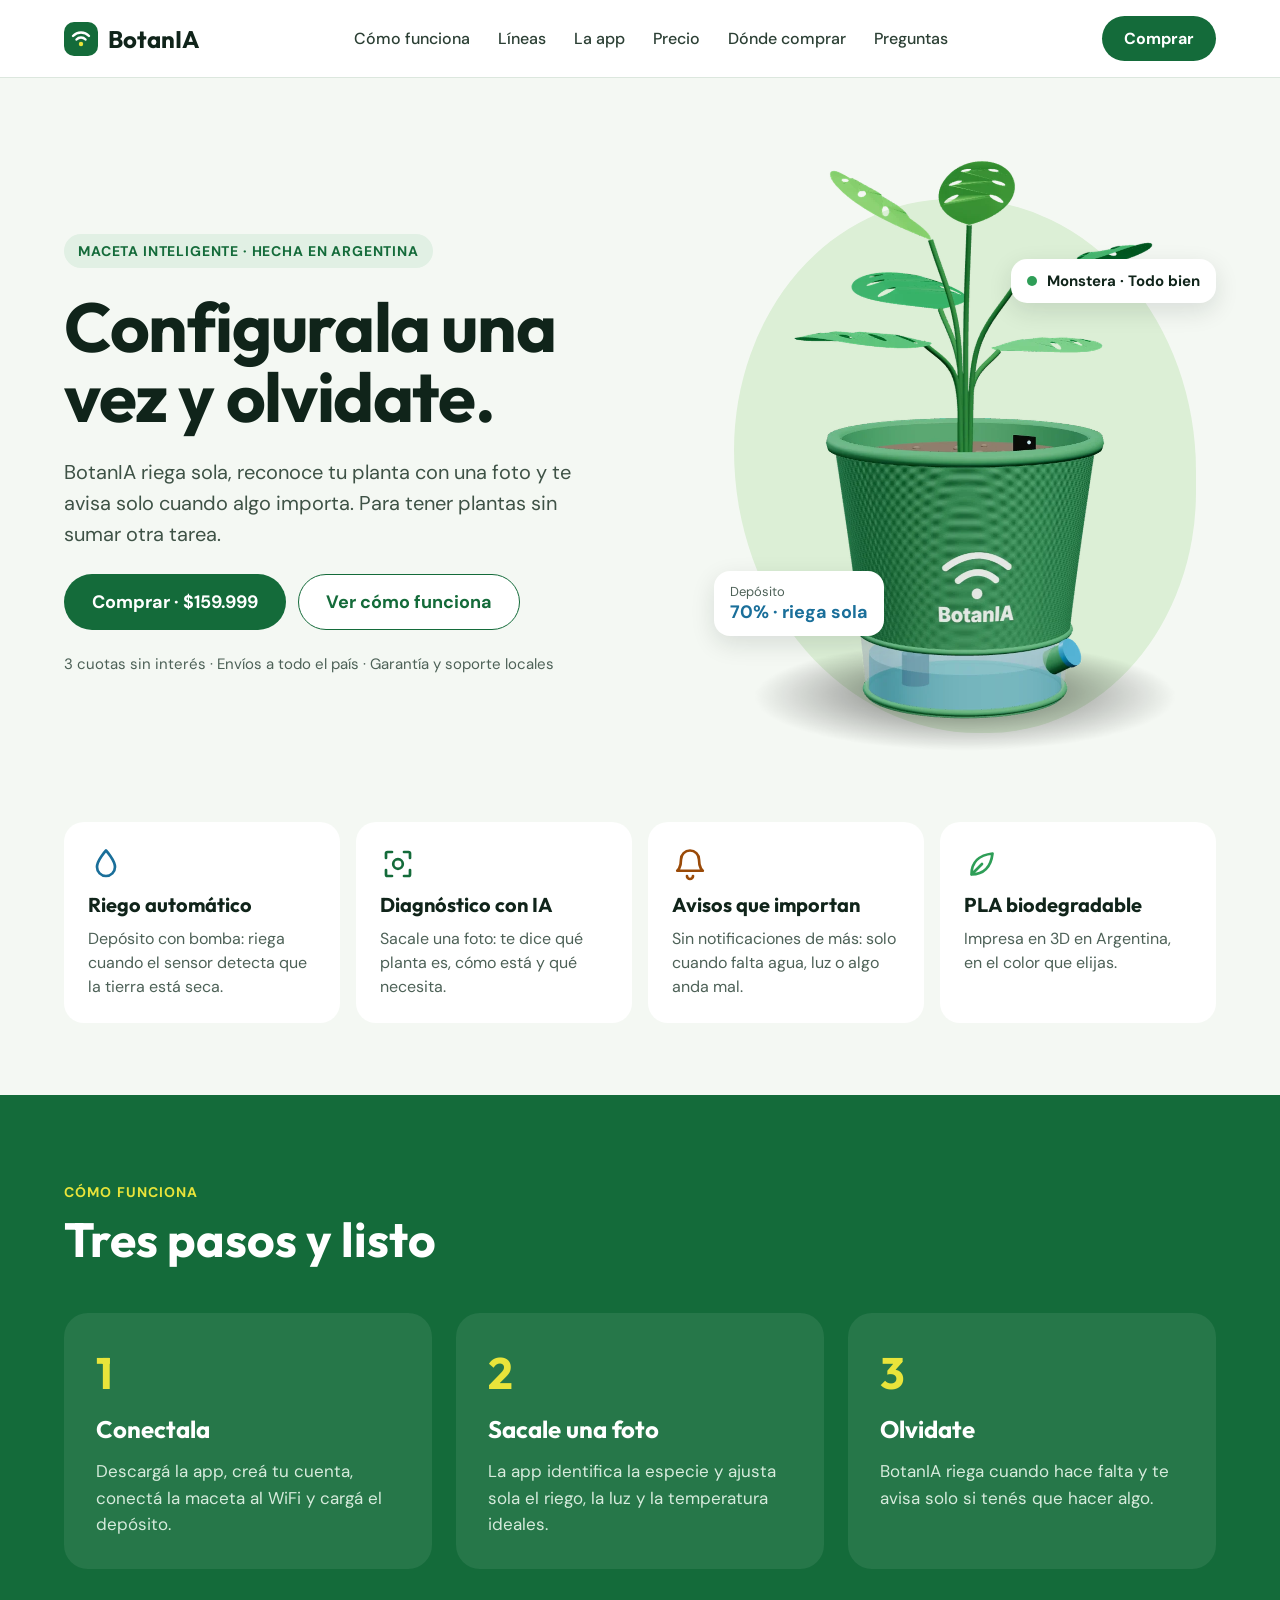
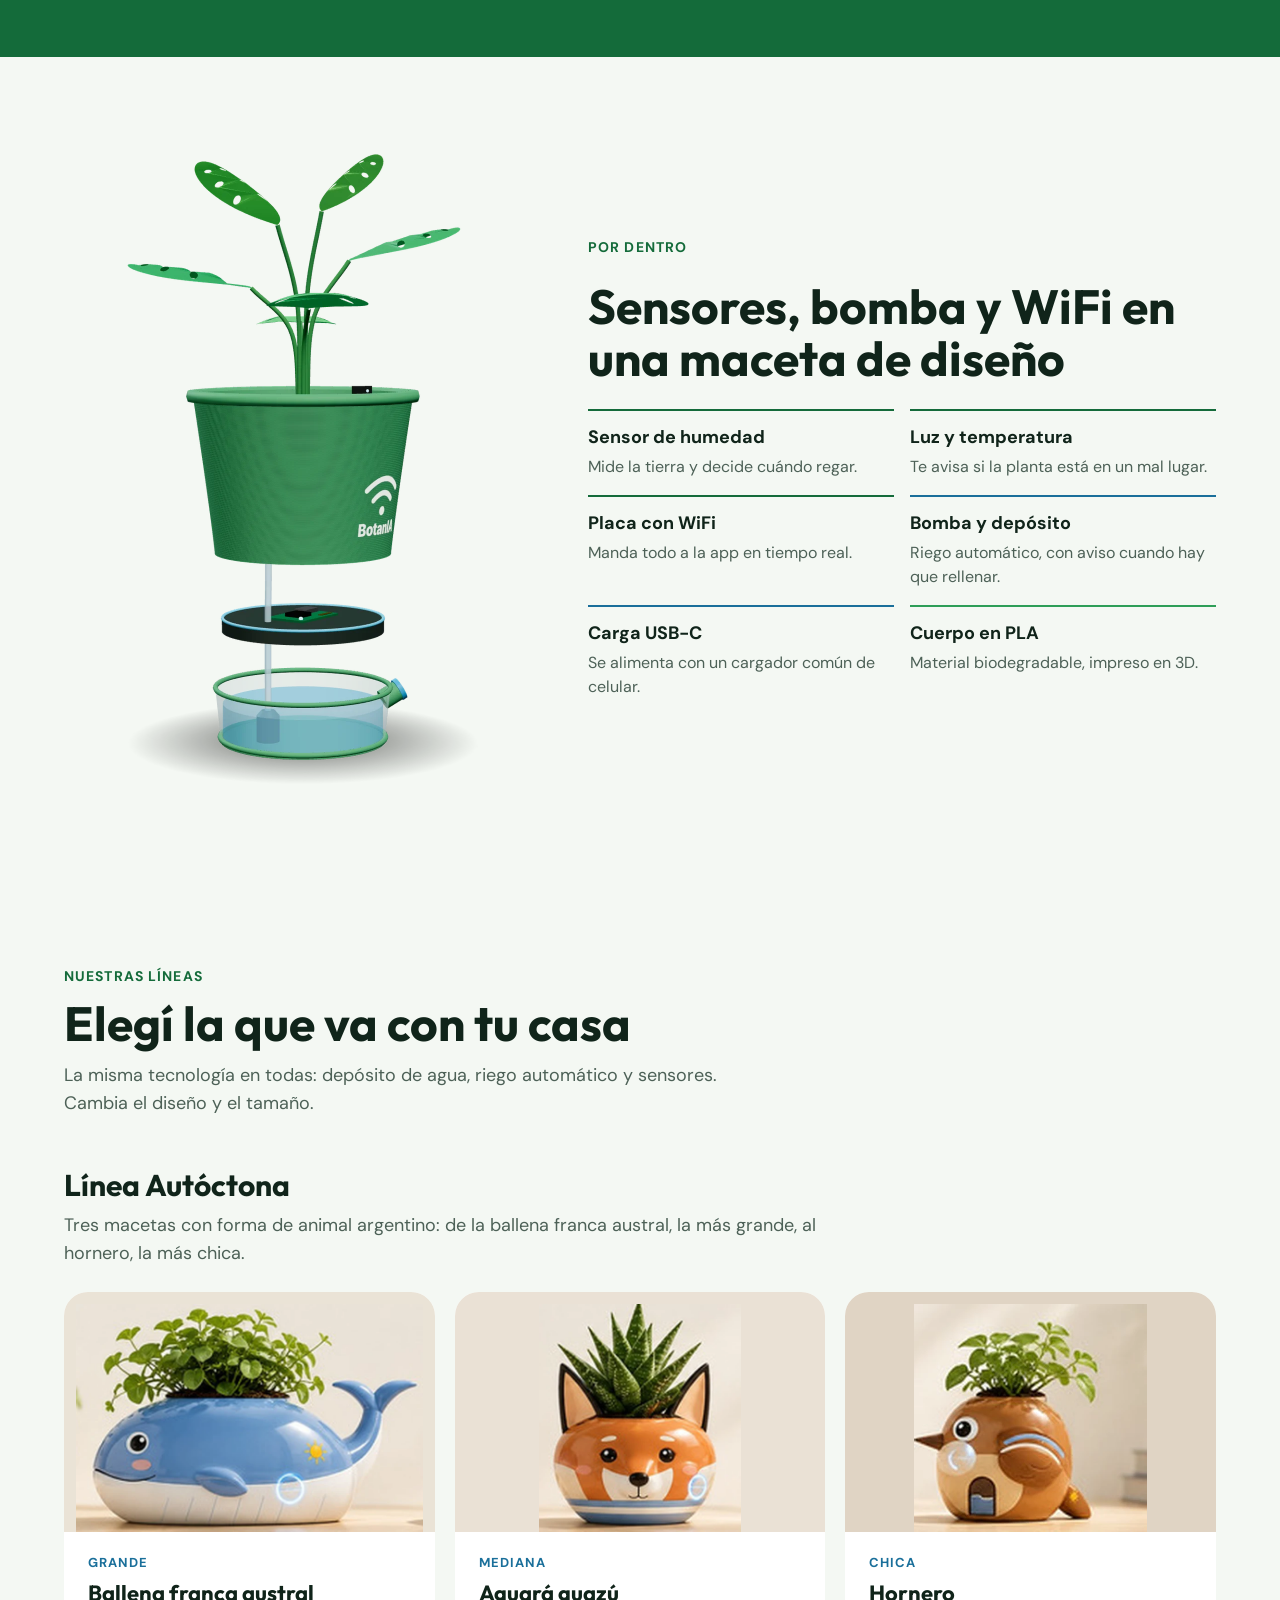
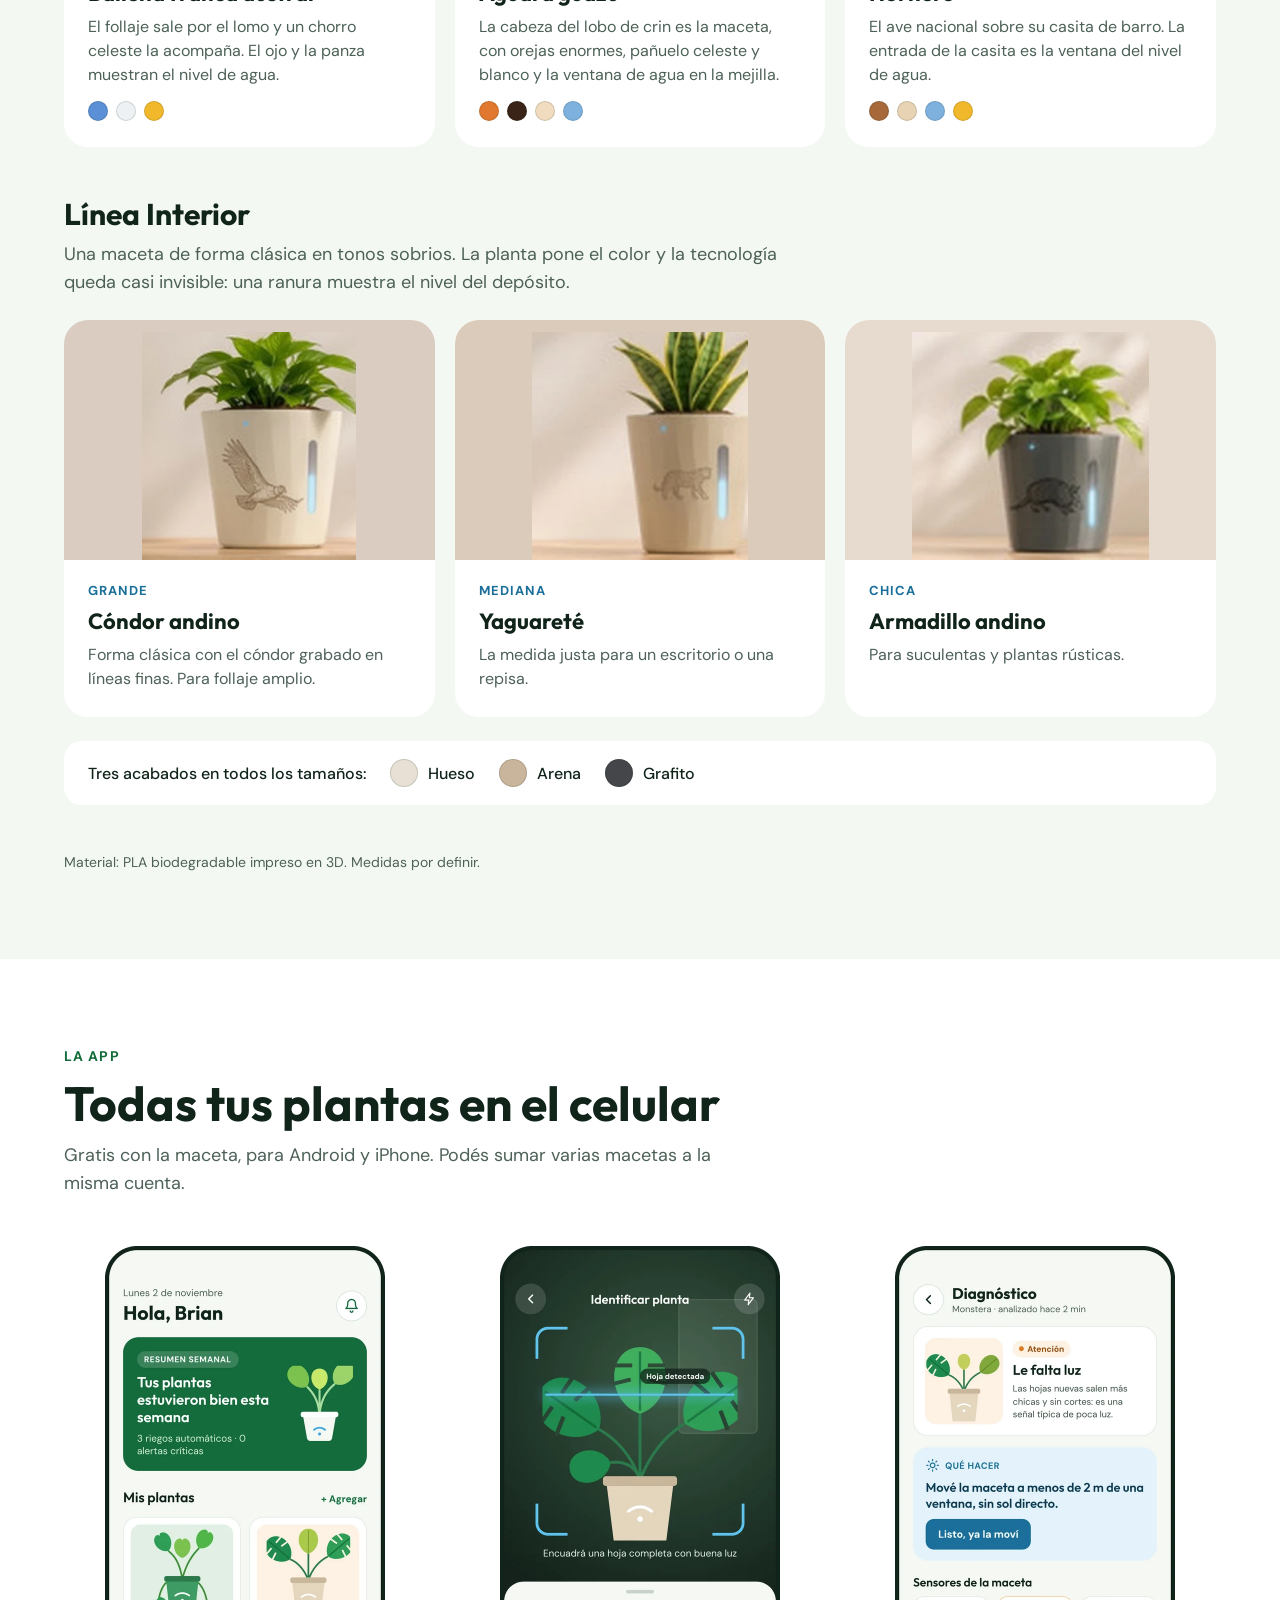
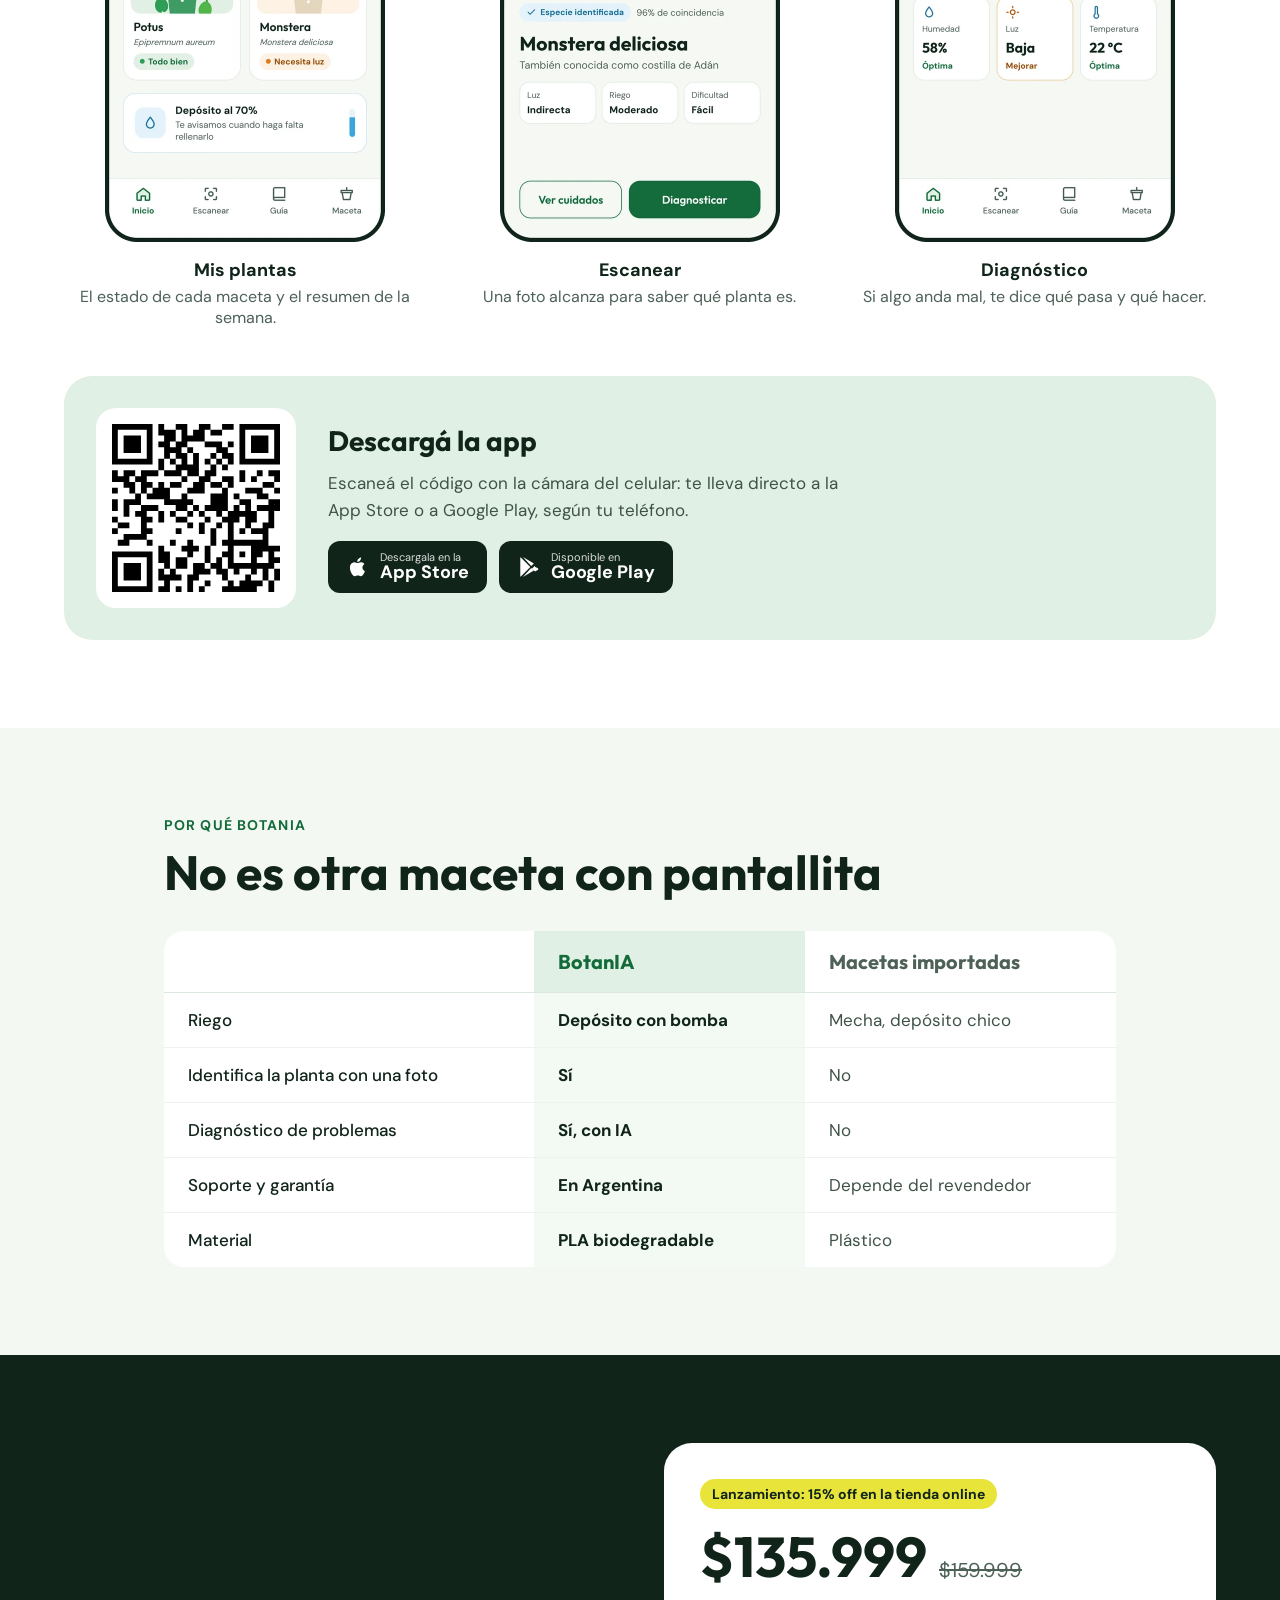
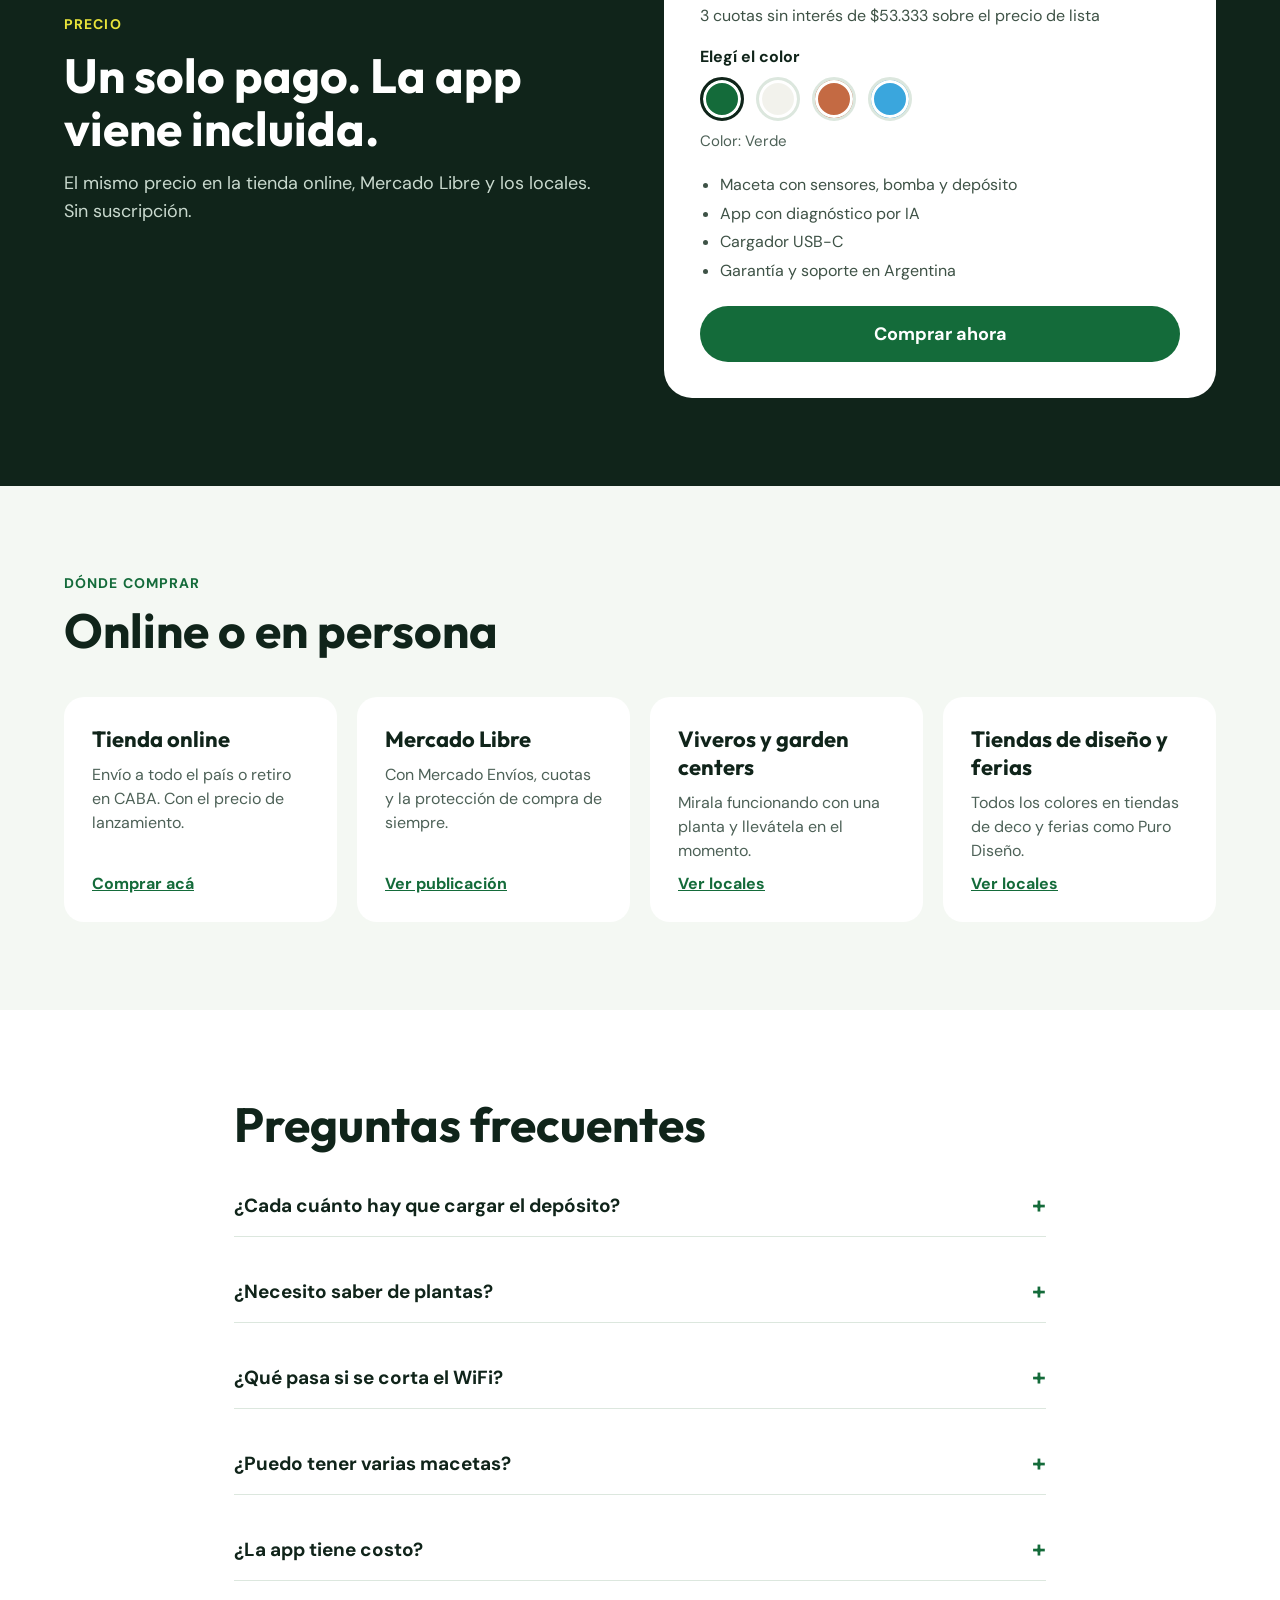
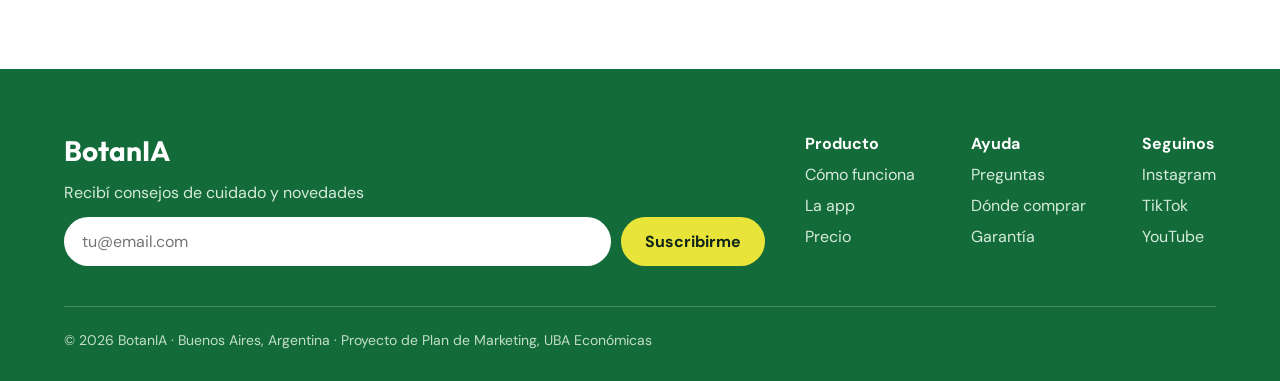
==== commit fb5a09c9: "Add files via upload" ====
--- a/index.html
+++ b/index.html
@@ -28,6 +28,7 @@
 </a>
 <div style="display: flex; flex-wrap: wrap; align-items: center; gap: 8px 28px; font-size: 16px; font-weight: 500">
 <a href="#como" style="color: #2B3F34; text-decoration: none">Cómo funciona</a>
+<a href="#lineas" style="color: #2B3F34; text-decoration: none">Líneas</a>
 <a href="#app" style="color: #2B3F34; text-decoration: none">La app</a>
 <a href="#precio" style="color: #2B3F34; text-decoration: none">Precio</a>
 <a href="#donde" style="color: #2B3F34; text-decoration: none">Dónde comprar</a>
@@ -132,6 +133,42 @@
 <div style="border-top: 2px solid #1A6F9A; padding-top: 14px"><h3 style="margin: 0 0 6px; font-size: 18px">Carga USB-C</h3><p style="margin: 0; color: #4D6157; line-height: 1.5">Se alimenta con un cargador común de celular.</p></div>
 <div style="border-top: 2px solid #2E9E57; padding-top: 14px"><h3 style="margin: 0 0 6px; font-size: 18px">Cuerpo en PLA</h3><p style="margin: 0; color: #4D6157; line-height: 1.5">Material biodegradable, impreso en 3D.</p></div>
 </div>
+</div>
+</section>
+
+
+<!-- LINEAS -->
+<section id="lineas" class="lineas">
+<div class="wrap">
+<div class="sec-head"><span class="eyebrow">NUESTRAS LÍNEAS</span><h2>Elegí la que va con tu casa</h2><p>La misma tecnología en todas: depósito de agua, riego automático y sensores. Cambia el diseño y el tamaño.</p></div>
+<div class="line-block">
+<div class="line-head"><h3>Línea Autóctona</h3><p>Tres macetas con forma de animal argentino: de la ballena franca austral, la más grande, al hornero, la más chica.</p></div>
+<div class="pot-grid"><article class="pot-card">
+<div class="pot-img" style="background:#EAE3D6"><img loading="lazy" src="linea-ballena.webp" alt="Maceta con forma de ballena franca austral celeste y blanca, con plantas en el lomo"></div>
+<div class="pot-body"><span class="pot-size">Grande</span><h4>Ballena franca austral</h4><p>El follaje sale por el lomo y un chorro celeste la acompaña. El ojo y la panza muestran el nivel de agua.</p><div class="dots" aria-label="Colores"><span class="dot" style="background:#5B8FD6" title="Celeste"></span><span class="dot" style="background:#EEF1F4" title="Blanco"></span><span class="dot" style="background:#F2B82C" title="Sol de Mayo"></span></div></div>
+</article><article class="pot-card">
+<div class="pot-img" style="background:#EAE1D5"><img loading="lazy" src="linea-aguara.webp" alt="Maceta con forma de cabeza de aguará guazú naranja con un aloe"></div>
+<div class="pot-body"><span class="pot-size">Mediana</span><h4>Aguará guazú</h4><p>La cabeza del lobo de crin es la maceta, con orejas enormes, pañuelo celeste y blanco y la ventana de agua en la mejilla.</p><div class="dots" aria-label="Colores"><span class="dot" style="background:#E0782F" title="Naranja"></span><span class="dot" style="background:#3A2418" title="Marrón"></span><span class="dot" style="background:#F1DCC0" title="Crema"></span><span class="dot" style="background:#7FB1DE" title="Celeste"></span></div></div>
+</article><article class="pot-card">
+<div class="pot-img" style="background:#E0D4C4"><img loading="lazy" src="linea-hornero.webp" alt="Maceta con forma de hornero sobre su casita de barro, con una planta chica"></div>
+<div class="pot-body"><span class="pot-size">Chica</span><h4>Hornero</h4><p>El ave nacional sobre su casita de barro. La entrada de la casita es la ventana del nivel de agua.</p><div class="dots" aria-label="Colores"><span class="dot" style="background:#A8693A" title="Barro"></span><span class="dot" style="background:#E8D3B5" title="Crema"></span><span class="dot" style="background:#7FB1DE" title="Celeste"></span><span class="dot" style="background:#F2B82C" title="Sol de Mayo"></span></div></div>
+</article></div>
+</div>
+<div class="line-block">
+<div class="line-head"><h3>Línea Interior</h3><p>Una maceta de forma clásica en tonos sobrios. La planta pone el color y la tecnología queda casi invisible: una ranura muestra el nivel del depósito.</p></div>
+<div class="pot-grid"><article class="pot-card">
+<div class="pot-img" style="background:#DACCC0"><img loading="lazy" src="linea-condor.webp" alt="Maceta clásica color hueso con un cóndor andino grabado y una ranura de nivel de agua"></div>
+<div class="pot-body"><span class="pot-size">Grande</span><h4>Cóndor andino</h4><p>Forma clásica con el cóndor grabado en líneas finas. Para follaje amplio.</p><div class="dots" aria-label="Colores"></div></div>
+</article><article class="pot-card">
+<div class="pot-img" style="background:#DBCBBA"><img loading="lazy" src="linea-yaguarete.webp" alt="Maceta clásica color arena con un yaguareté grabado"></div>
+<div class="pot-body"><span class="pot-size">Mediana</span><h4>Yaguareté</h4><p>La medida justa para un escritorio o una repisa.</p><div class="dots" aria-label="Colores"></div></div>
+</article><article class="pot-card">
+<div class="pot-img" style="background:#E7DBCF"><img loading="lazy" src="linea-armadillo.webp" alt="Maceta clásica color grafito con un armadillo grabado"></div>
+<div class="pot-body"><span class="pot-size">Chica</span><h4>Armadillo andino</h4><p>Para suculentas y plantas rústicas.</p><div class="dots" aria-label="Colores"></div></div>
+</article></div>
+<div class="finishes"><span>Tres acabados en todos los tamaños:</span><span class="finish"><span class="dot big" style="background:#E8E0D4"></span>Hueso</span><span class="finish"><span class="dot big" style="background:#C9B59C"></span>Arena</span><span class="finish"><span class="dot big" style="background:#444649"></span>Grafito</span></div>
+</div>
+<p class="note">Material: PLA biodegradable impreso en 3D. Medidas por definir.</p>
 </div>
 </section>
 
@@ -156,6 +193,17 @@
 <img loading="lazy" src="app-diagnostico.webp" alt="Pantalla de diagnóstico con el problema detectado y qué hacer" style="width: 100%; max-width: 280px; height: auto">
 <figcaption style="text-align: center"><strong style="display: block; font-size: 18px; margin-bottom: 4px">Diagnóstico</strong><span style="color: #4D6157">Si algo anda mal, te dice qué pasa y qué hacer.</span></figcaption>
 </figure>
+</div>
+<div class="download">
+<div class="qr-box"><div id="qr" role="img" aria-label="Código QR para descargar la app BotanIA"></div></div>
+<div class="dl-text">
+<h3>Descargá la app</h3>
+<p>Escaneá el código con la cámara del celular: te lleva directo a la App Store o a Google Play, según tu teléfono.</p>
+<div class="badges">
+<a class="badge" id="btn-ios" href="app.html"><svg viewBox="0 0 24 24" aria-hidden="true"><path fill="currentColor" d="M16.4 12.6c0-2.4 2-3.5 2-3.6-1.1-1.6-2.8-1.8-3.4-1.8-1.4-.1-2.8.9-3.5.9-.7 0-1.8-.8-3-.8-1.5 0-3 .9-3.8 2.3-1.6 2.8-.4 7 1.2 9.3.8 1.1 1.7 2.4 2.9 2.3 1.2 0 1.6-.7 3-.7s1.8.7 3 .7c1.3 0 2.1-1.1 2.8-2.3.9-1.3 1.3-2.6 1.3-2.6s-2.5-1-2.5-3.7zM14.1 5.6c.6-.8 1.1-1.9 1-3-1 0-2.1.7-2.8 1.5-.6.7-1.1 1.8-1 2.9 1 .1 2.1-.6 2.8-1.4z"/></svg><span><small>Descargala en la</small>App Store</span></a>
+<a class="badge" id="btn-android" href="app.html"><svg viewBox="0 0 24 24" aria-hidden="true"><path fill="currentColor" d="M3.6 2.3c-.2.2-.3.6-.3 1v17.4c0 .4.1.8.3 1l9.7-9.7-9.7-9.7zm10.6 10.6 2.7 2.7-11 6.3 8.3-9zm0-1.8L5.9 2.1l11 6.3-2.7 2.7zm3.8.6 2.8 1.6c.8.5.8 1.2 0 1.7l-2.8 1.6-3-3 3-2.9z"/></svg><span><small>Disponible en</small>Google Play</span></a>
+</div>
+</div>
 </div>
 </div>
 </section>
@@ -314,6 +362,8 @@
 </footer>
 
 </div>
+<script src="qrcode.js"></script>
+<script src="config.js"></script>
 <script src="script.js"></script>
 </body>
 </html>
--- a/styles.css
+++ b/styles.css
@@ -11,3 +11,35 @@
 details[open] summary::after{content:"–"}
 @media (max-width:640px){header nav>div{order:3;width:100%;flex-wrap:nowrap!important;overflow-x:auto;white-space:nowrap;gap:20px!important;font-size:15px;padding-bottom:4px}}
 @media (prefers-reduced-motion:reduce){html{scroll-behavior:auto}}
+.wrap{max-width:1200px;margin:0 auto;padding:88px 24px;display:flex;flex-direction:column;gap:48px}
+.sec-head{display:flex;flex-direction:column;gap:12px;max-width:700px}
+.eyebrow{font-weight:700;font-size:14px;letter-spacing:.08em;color:#146B3A}
+.sec-head h2{margin:0;font-family:Outfit,sans-serif;font-size:clamp(32px,4vw,48px);line-height:1.1}
+.sec-head p,.line-head p{margin:0;font-size:18px;line-height:1.55;color:#4D6157}
+.line-block{display:flex;flex-direction:column;gap:24px}
+.line-head{display:flex;flex-direction:column;gap:8px;max-width:760px}
+.line-head h3{margin:0;font-family:Outfit,sans-serif;font-size:30px}
+.pot-grid{display:grid;grid-template-columns:repeat(auto-fit,minmax(260px,1fr));gap:20px}
+.pot-card{background:#fff;border-radius:24px;overflow:hidden;display:flex;flex-direction:column}
+.pot-img{background:#F3EEE6;height:240px;display:flex;align-items:flex-end;justify-content:center;padding:12px 12px 0;overflow:hidden}
+.pot-img img{max-height:100%;width:auto;object-fit:contain}
+.pot-body{padding:22px 24px 26px;display:flex;flex-direction:column;gap:8px}
+.pot-size{font-size:13px;font-weight:700;letter-spacing:.08em;text-transform:uppercase;color:#1A6F9A}
+.pot-body h4{margin:0;font-family:Outfit,sans-serif;font-size:22px}
+.pot-body p{margin:0;color:#4D6157;line-height:1.5}
+.dots{display:flex;gap:8px;margin-top:6px}.dots:empty{display:none}
+.dot{width:20px;height:20px;border-radius:50%;border:1px solid rgba(16,36,26,.15);display:inline-block}
+.dot.big{width:28px;height:28px}
+.finishes{display:flex;flex-wrap:wrap;align-items:center;gap:12px 24px;background:#fff;border-radius:18px;padding:18px 24px;font-weight:500}
+.finish{display:inline-flex;align-items:center;gap:10px}
+.note{margin:0;font-size:14px;color:#4D6157}
+.download{display:flex;flex-wrap:wrap;align-items:center;gap:32px;background:#E1F0E4;border-radius:28px;padding:32px}
+.qr-box{background:#fff;border-radius:20px;padding:16px;width:200px;height:200px;display:flex;align-items:center;justify-content:center}
+#qr svg{width:168px;height:168px;display:block}
+.dl-text{flex:1 1 320px;min-width:0;display:flex;flex-direction:column;gap:12px}
+.dl-text h3{margin:0;font-family:Outfit,sans-serif;font-size:28px}
+.dl-text p{margin:0;color:#3E5246;font-size:17px;line-height:1.55;max-width:520px}
+.badges{display:flex;flex-wrap:wrap;gap:12px;margin-top:6px}
+.badge{display:inline-flex;align-items:center;gap:10px;background:#10241A;color:#fff!important;text-decoration:none;border-radius:12px;padding:10px 18px;font-weight:700;font-size:18px;line-height:1.1;min-height:48px}
+.badge svg{width:24px;height:24px}.badge small{display:block;font-weight:400;font-size:11px;opacity:.85}
+@media (max-width:640px){.qr-box{display:none}}
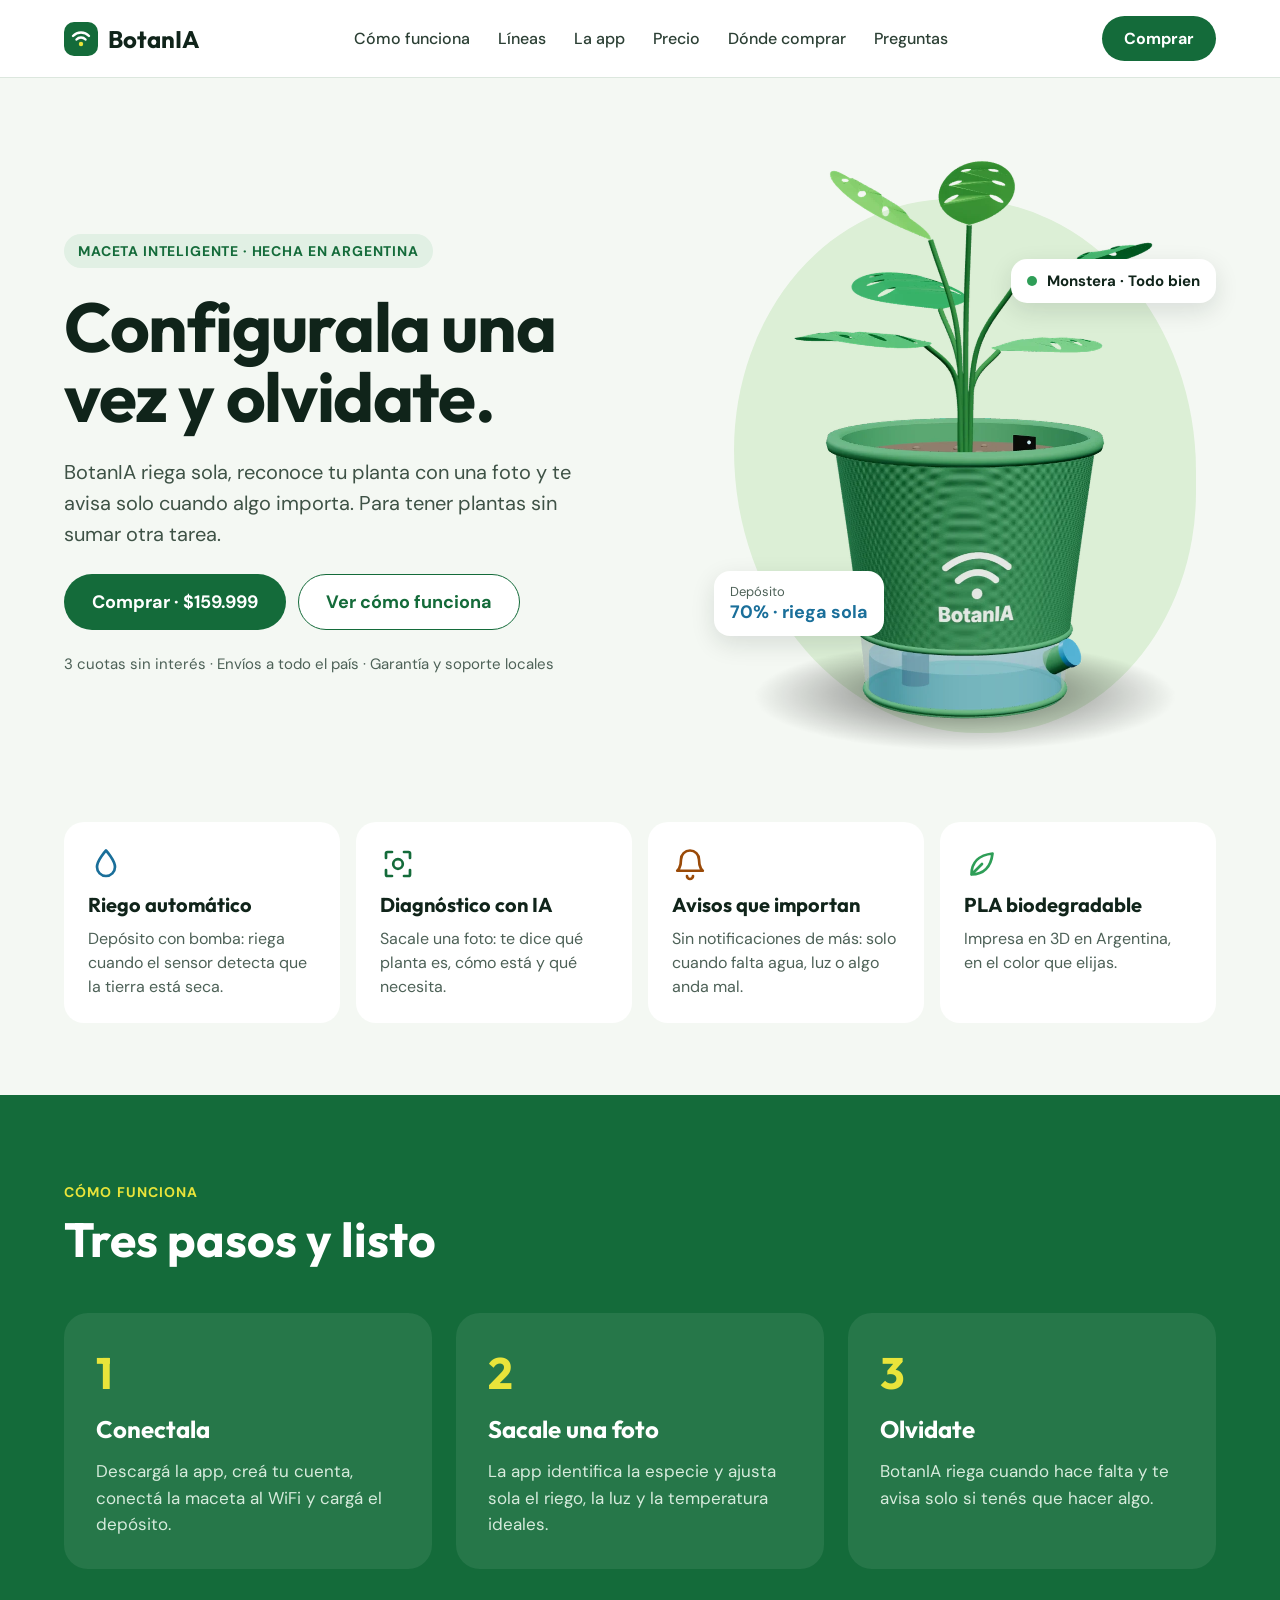
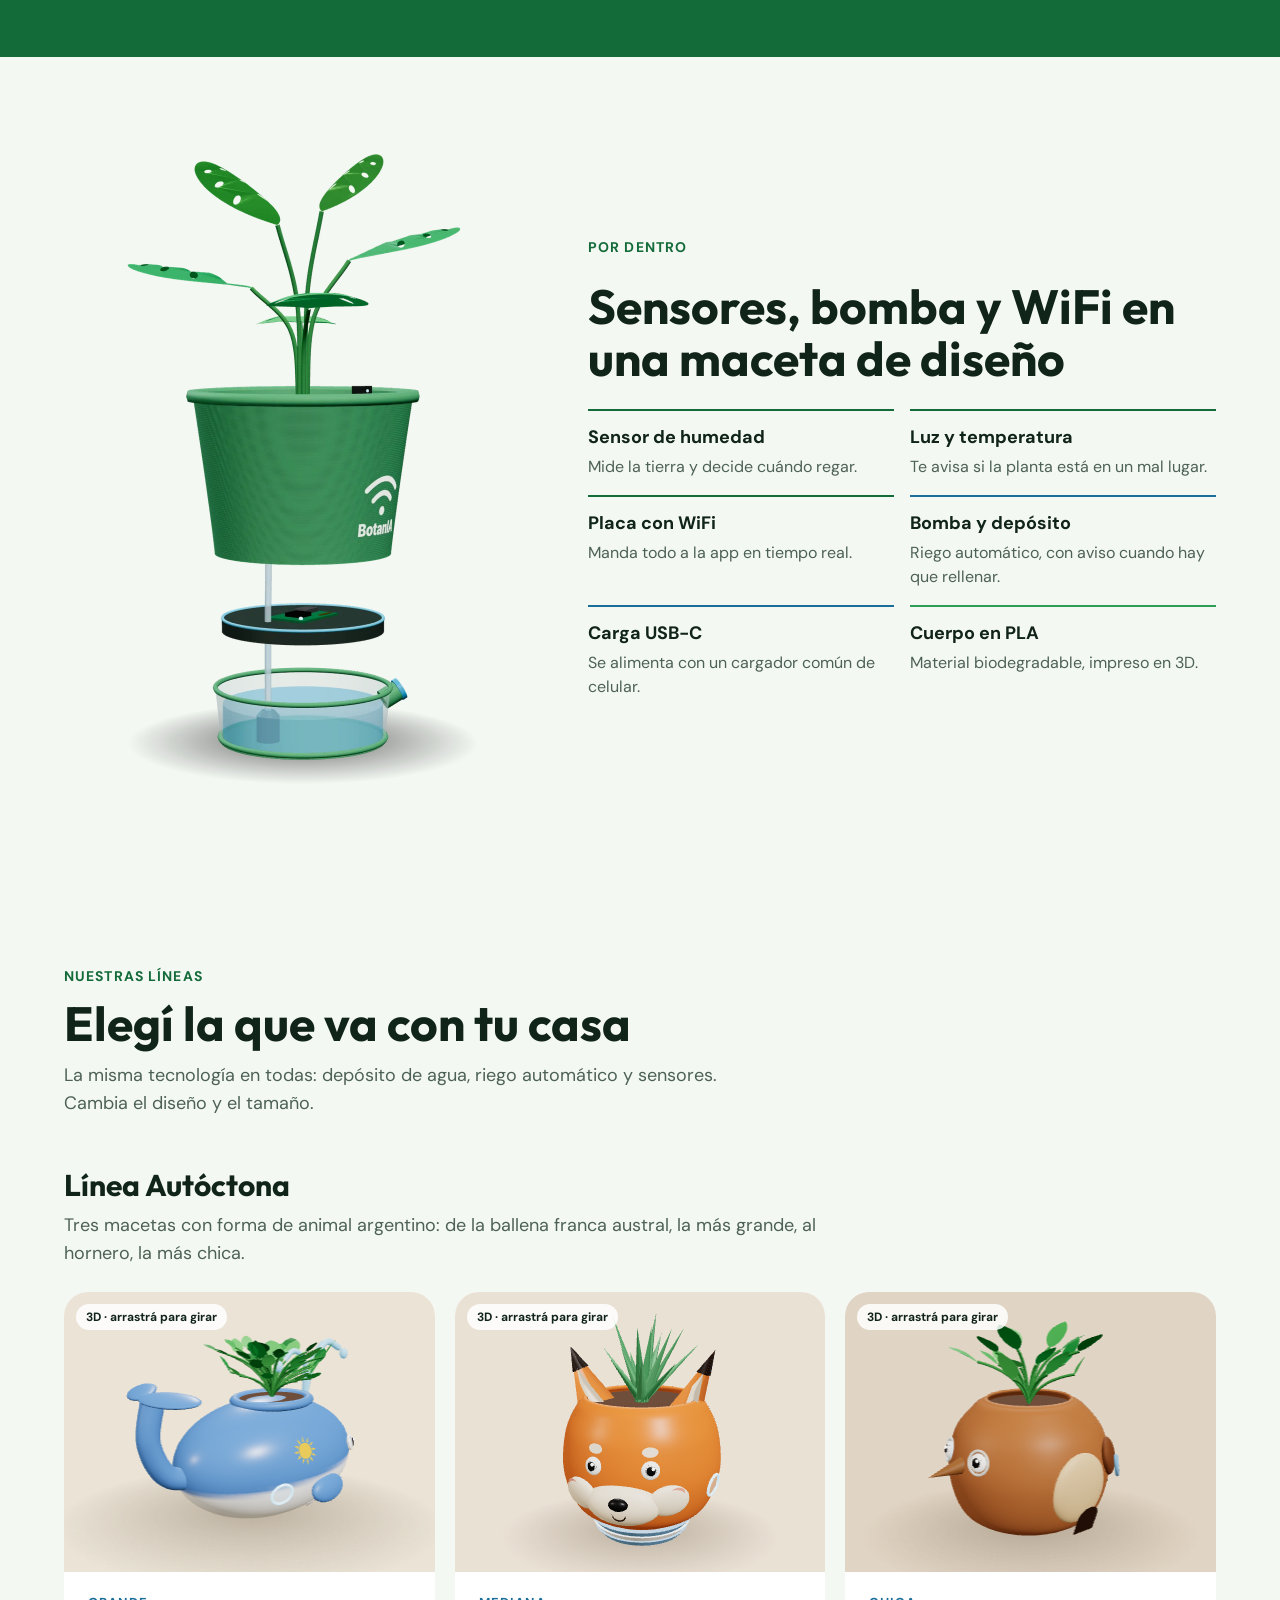
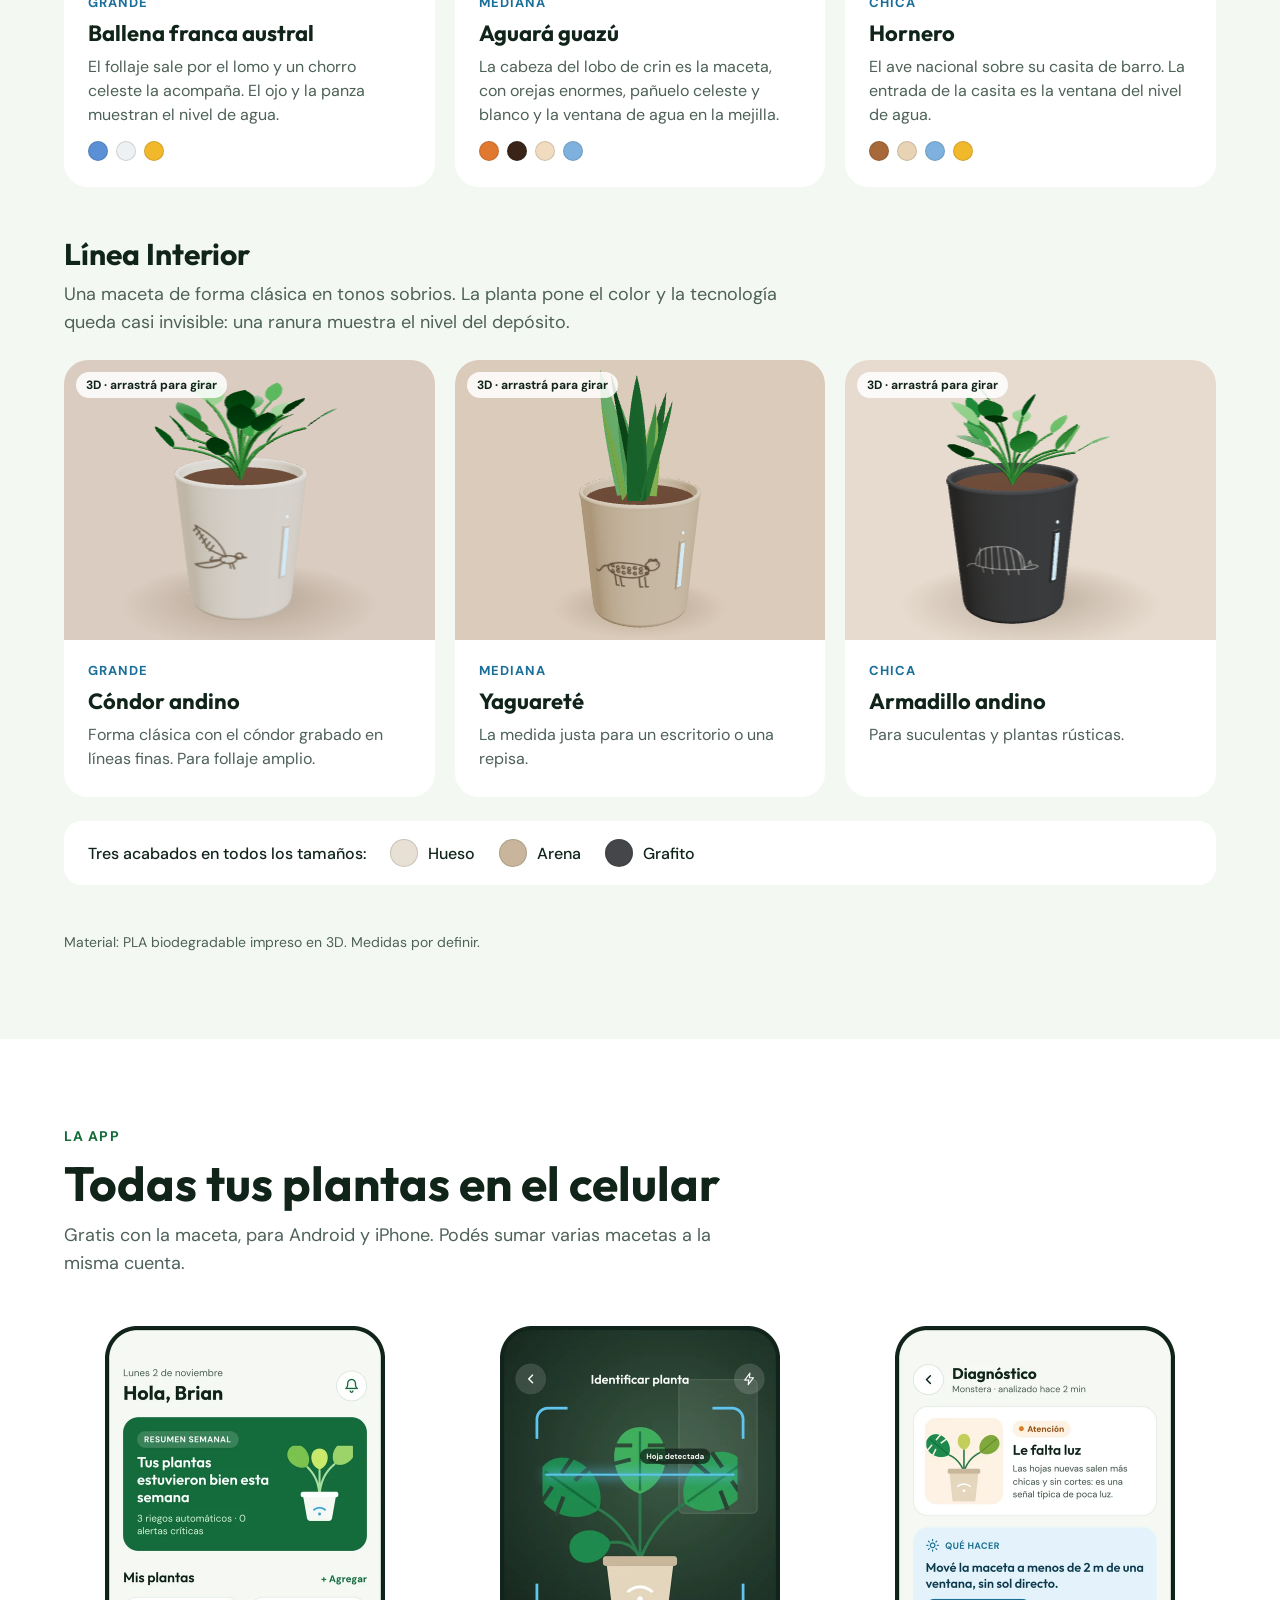
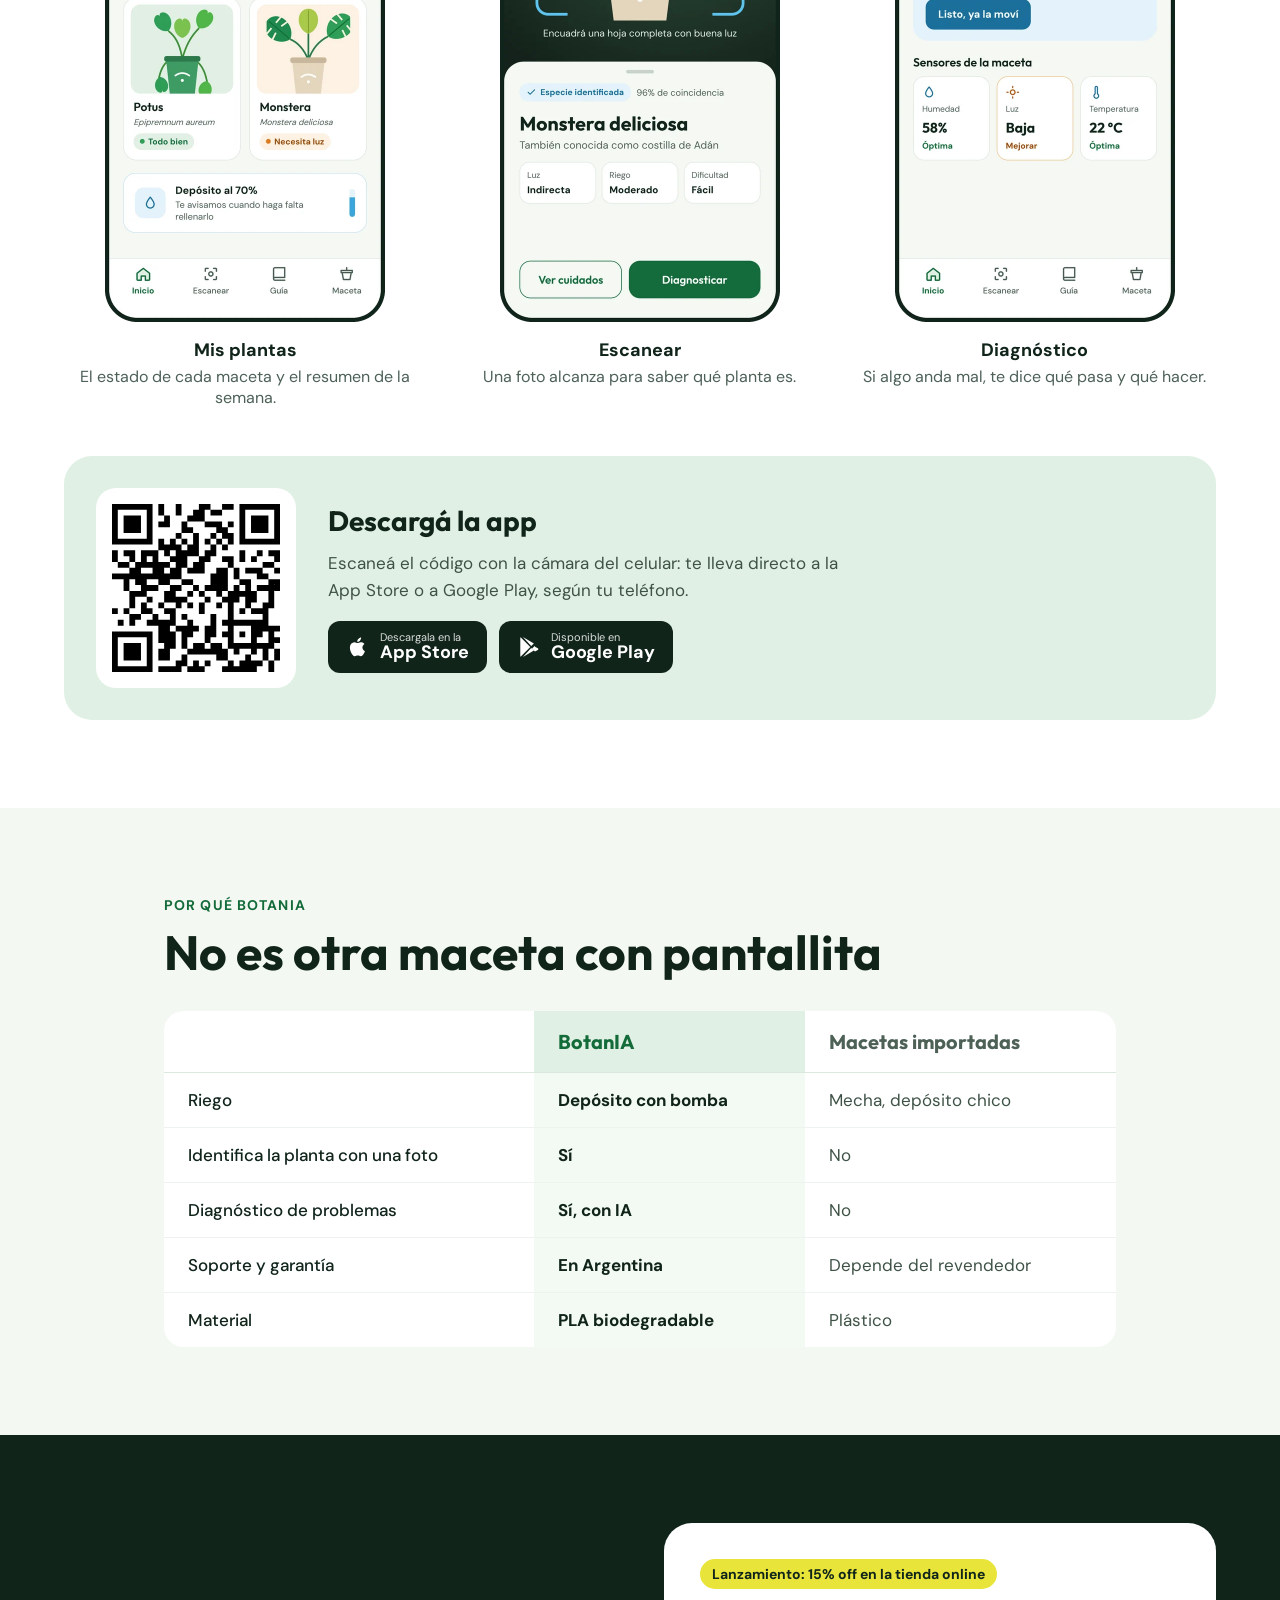
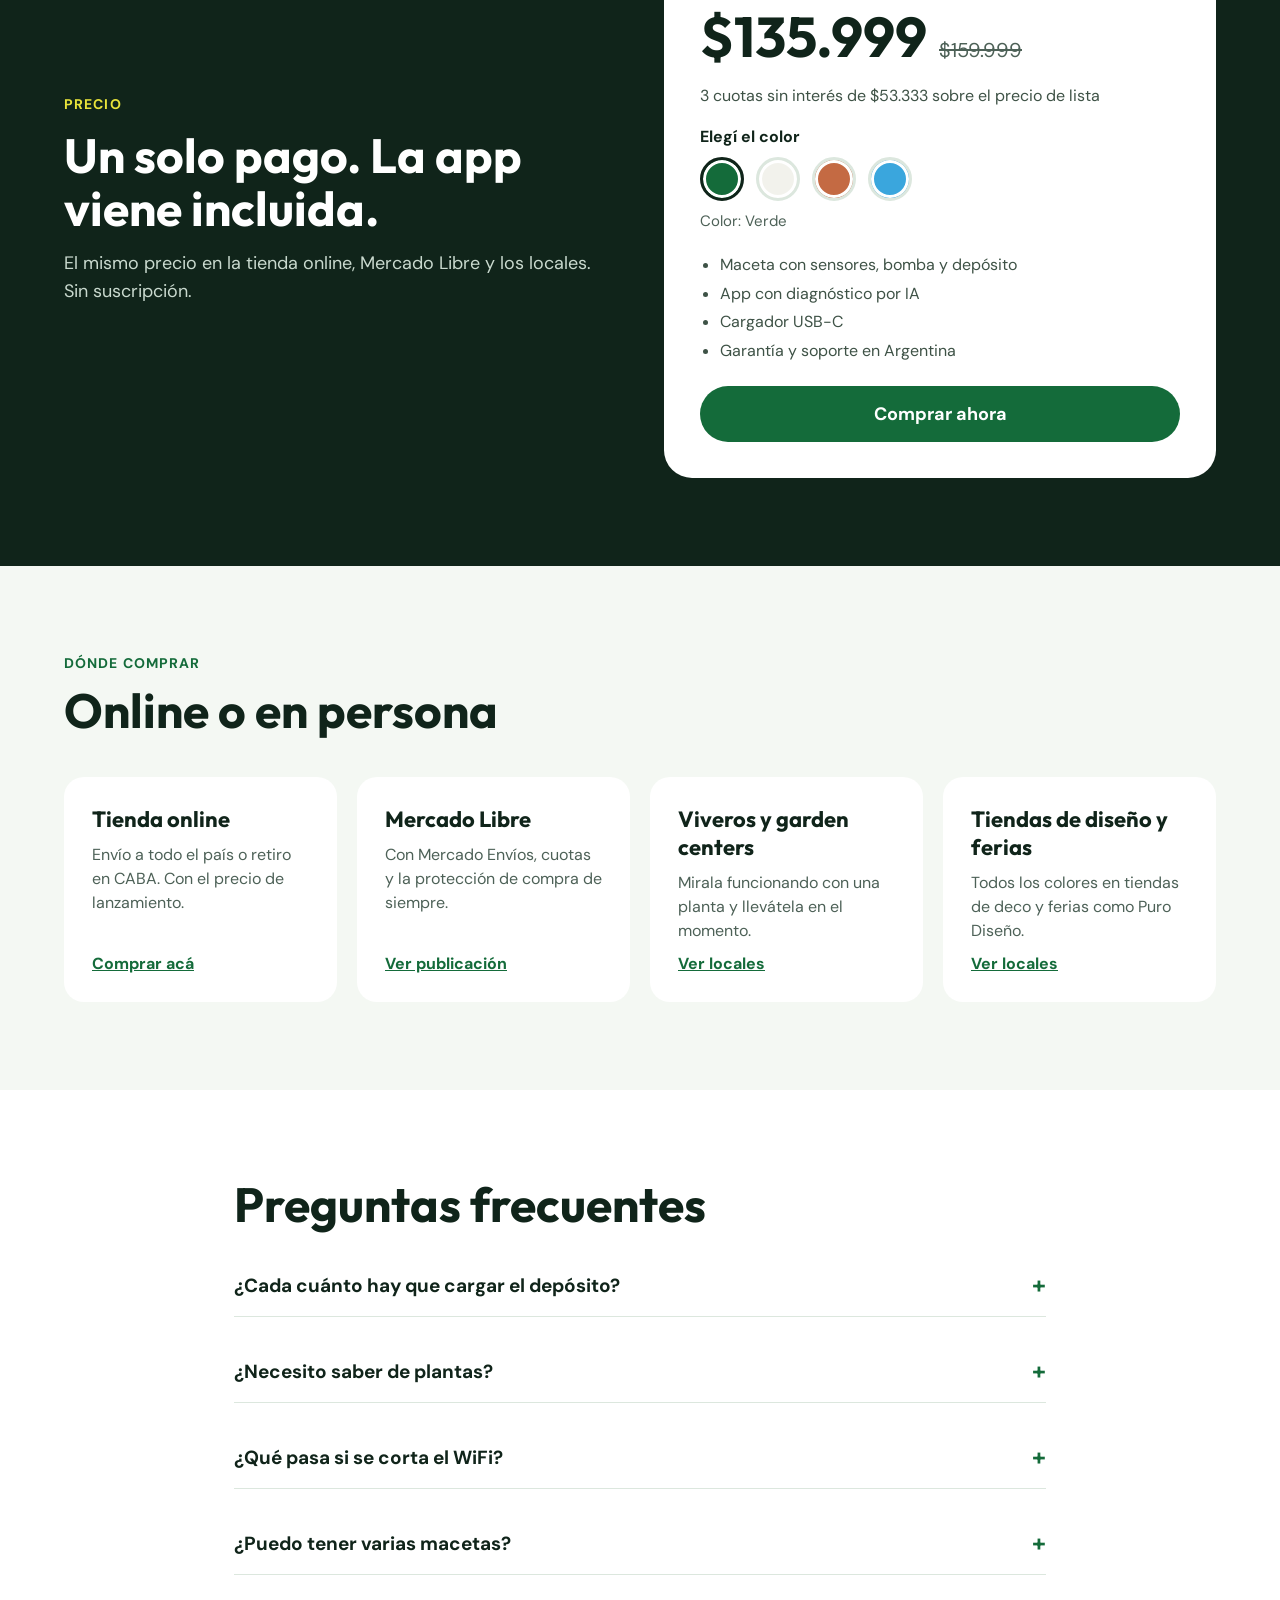
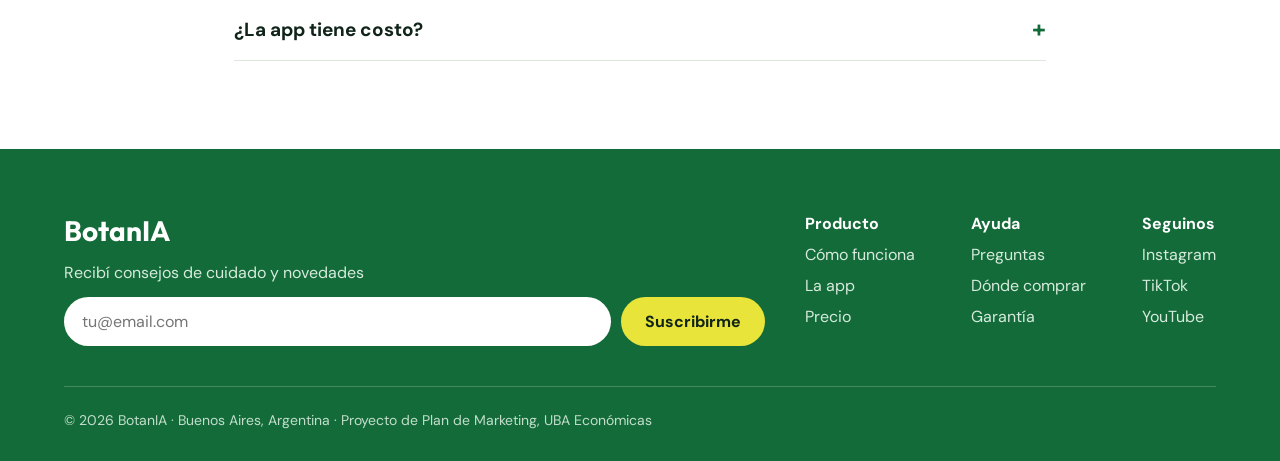
==== commit f88f5ae2: "Add files via upload" ====
--- a/index.html
+++ b/index.html
@@ -144,26 +144,26 @@
 <div class="line-block">
 <div class="line-head"><h3>Línea Autóctona</h3><p>Tres macetas con forma de animal argentino: de la ballena franca austral, la más grande, al hornero, la más chica.</p></div>
 <div class="pot-grid"><article class="pot-card">
-<div class="pot-img" style="background:#EAE3D6"><img loading="lazy" src="linea-ballena.webp" alt="Maceta con forma de ballena franca austral celeste y blanca, con plantas en el lomo"></div>
+<div class="pot-img" data-model="ballena" style="background:#EAE3D6"><img loading="lazy" src="linea-ballena.webp" alt="Maceta con forma de ballena franca austral celeste y blanca, con plantas en el lomo"></div>
 <div class="pot-body"><span class="pot-size">Grande</span><h4>Ballena franca austral</h4><p>El follaje sale por el lomo y un chorro celeste la acompaña. El ojo y la panza muestran el nivel de agua.</p><div class="dots" aria-label="Colores"><span class="dot" style="background:#5B8FD6" title="Celeste"></span><span class="dot" style="background:#EEF1F4" title="Blanco"></span><span class="dot" style="background:#F2B82C" title="Sol de Mayo"></span></div></div>
 </article><article class="pot-card">
-<div class="pot-img" style="background:#EAE1D5"><img loading="lazy" src="linea-aguara.webp" alt="Maceta con forma de cabeza de aguará guazú naranja con un aloe"></div>
+<div class="pot-img" data-model="aguara" style="background:#EAE1D5"><img loading="lazy" src="linea-aguara.webp" alt="Maceta con forma de cabeza de aguará guazú naranja con un aloe"></div>
 <div class="pot-body"><span class="pot-size">Mediana</span><h4>Aguará guazú</h4><p>La cabeza del lobo de crin es la maceta, con orejas enormes, pañuelo celeste y blanco y la ventana de agua en la mejilla.</p><div class="dots" aria-label="Colores"><span class="dot" style="background:#E0782F" title="Naranja"></span><span class="dot" style="background:#3A2418" title="Marrón"></span><span class="dot" style="background:#F1DCC0" title="Crema"></span><span class="dot" style="background:#7FB1DE" title="Celeste"></span></div></div>
 </article><article class="pot-card">
-<div class="pot-img" style="background:#E0D4C4"><img loading="lazy" src="linea-hornero.webp" alt="Maceta con forma de hornero sobre su casita de barro, con una planta chica"></div>
+<div class="pot-img" data-model="hornero" style="background:#E0D4C4"><img loading="lazy" src="linea-hornero.webp" alt="Maceta con forma de hornero sobre su casita de barro, con una planta chica"></div>
 <div class="pot-body"><span class="pot-size">Chica</span><h4>Hornero</h4><p>El ave nacional sobre su casita de barro. La entrada de la casita es la ventana del nivel de agua.</p><div class="dots" aria-label="Colores"><span class="dot" style="background:#A8693A" title="Barro"></span><span class="dot" style="background:#E8D3B5" title="Crema"></span><span class="dot" style="background:#7FB1DE" title="Celeste"></span><span class="dot" style="background:#F2B82C" title="Sol de Mayo"></span></div></div>
 </article></div>
 </div>
 <div class="line-block">
 <div class="line-head"><h3>Línea Interior</h3><p>Una maceta de forma clásica en tonos sobrios. La planta pone el color y la tecnología queda casi invisible: una ranura muestra el nivel del depósito.</p></div>
 <div class="pot-grid"><article class="pot-card">
-<div class="pot-img" style="background:#DACCC0"><img loading="lazy" src="linea-condor.webp" alt="Maceta clásica color hueso con un cóndor andino grabado y una ranura de nivel de agua"></div>
+<div class="pot-img" data-model="condor" style="background:#DACCC0"><img loading="lazy" src="linea-condor.webp" alt="Maceta clásica color hueso con un cóndor andino grabado y una ranura de nivel de agua"></div>
 <div class="pot-body"><span class="pot-size">Grande</span><h4>Cóndor andino</h4><p>Forma clásica con el cóndor grabado en líneas finas. Para follaje amplio.</p><div class="dots" aria-label="Colores"></div></div>
 </article><article class="pot-card">
-<div class="pot-img" style="background:#DBCBBA"><img loading="lazy" src="linea-yaguarete.webp" alt="Maceta clásica color arena con un yaguareté grabado"></div>
+<div class="pot-img" data-model="yaguarete" style="background:#DBCBBA"><img loading="lazy" src="linea-yaguarete.webp" alt="Maceta clásica color arena con un yaguareté grabado"></div>
 <div class="pot-body"><span class="pot-size">Mediana</span><h4>Yaguareté</h4><p>La medida justa para un escritorio o una repisa.</p><div class="dots" aria-label="Colores"></div></div>
 </article><article class="pot-card">
-<div class="pot-img" style="background:#E7DBCF"><img loading="lazy" src="linea-armadillo.webp" alt="Maceta clásica color grafito con un armadillo grabado"></div>
+<div class="pot-img" data-model="armadillo" style="background:#E7DBCF"><img loading="lazy" src="linea-armadillo.webp" alt="Maceta clásica color grafito con un armadillo grabado"></div>
 <div class="pot-body"><span class="pot-size">Chica</span><h4>Armadillo andino</h4><p>Para suculentas y plantas rústicas.</p><div class="dots" aria-label="Colores"></div></div>
 </article></div>
 <div class="finishes"><span>Tres acabados en todos los tamaños:</span><span class="finish"><span class="dot big" style="background:#E8E0D4"></span>Hueso</span><span class="finish"><span class="dot big" style="background:#C9B59C"></span>Arena</span><span class="finish"><span class="dot big" style="background:#444649"></span>Grafito</span></div>
@@ -365,5 +365,6 @@
 <script src="qrcode.js"></script>
 <script src="config.js"></script>
 <script src="script.js"></script>
+<script src="pots3d.js" defer></script>
 </body>
 </html>
--- a/styles.css
+++ b/styles.css
@@ -43,3 +43,7 @@
 .badge{display:inline-flex;align-items:center;gap:10px;background:#10241A;color:#fff!important;text-decoration:none;border-radius:12px;padding:10px 18px;font-weight:700;font-size:18px;line-height:1.1;min-height:48px}
 .badge svg{width:24px;height:24px}.badge small{display:block;font-weight:400;font-size:11px;opacity:.85}
 @media (max-width:640px){.qr-box{display:none}}
+.pot-img{position:relative;height:280px}
+.pot-img canvas{position:absolute;inset:0;width:100%;height:100%;cursor:grab;touch-action:pan-y;display:block}
+.pot-img.is3d img{visibility:hidden}
+.hint3d{position:absolute;left:12px;top:12px;background:rgba(255,255,255,.85);color:#10241A;font-size:12px;font-weight:700;padding:5px 10px;border-radius:999px;transition:opacity .4s;pointer-events:none}
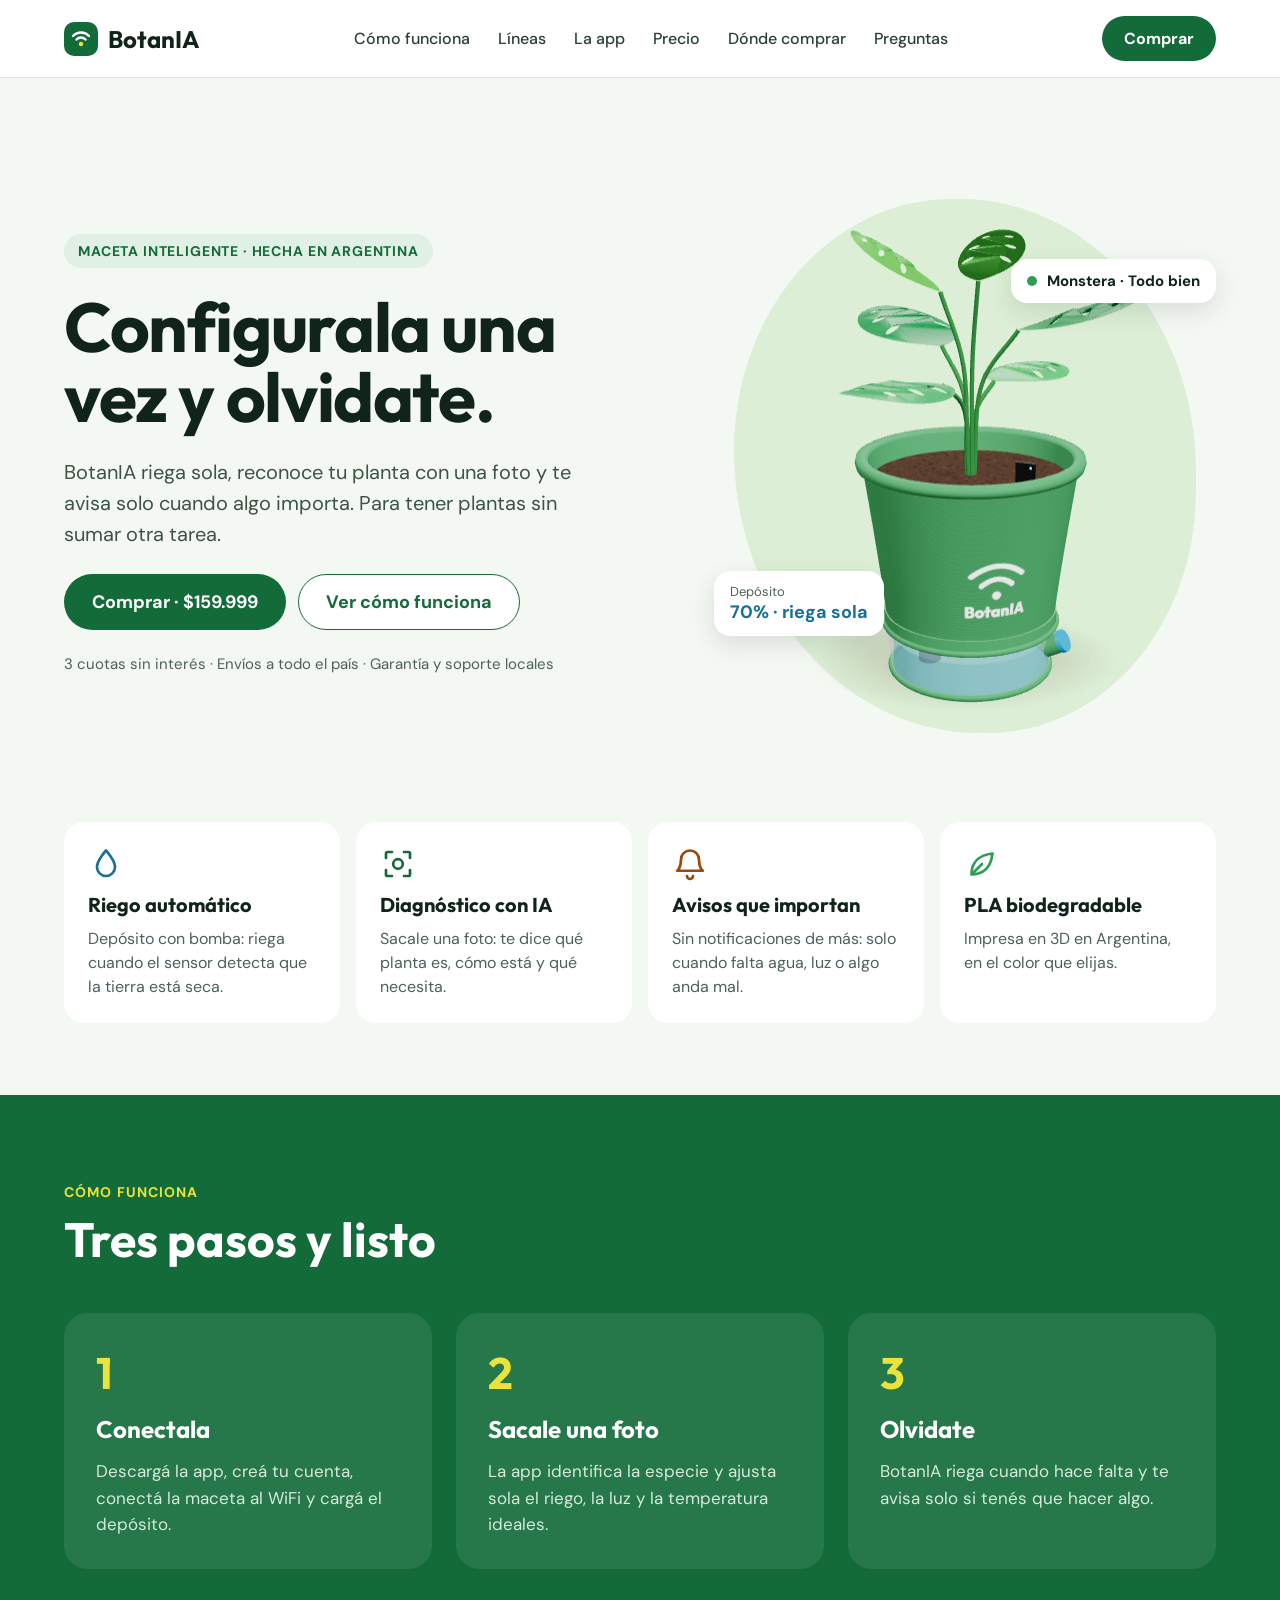
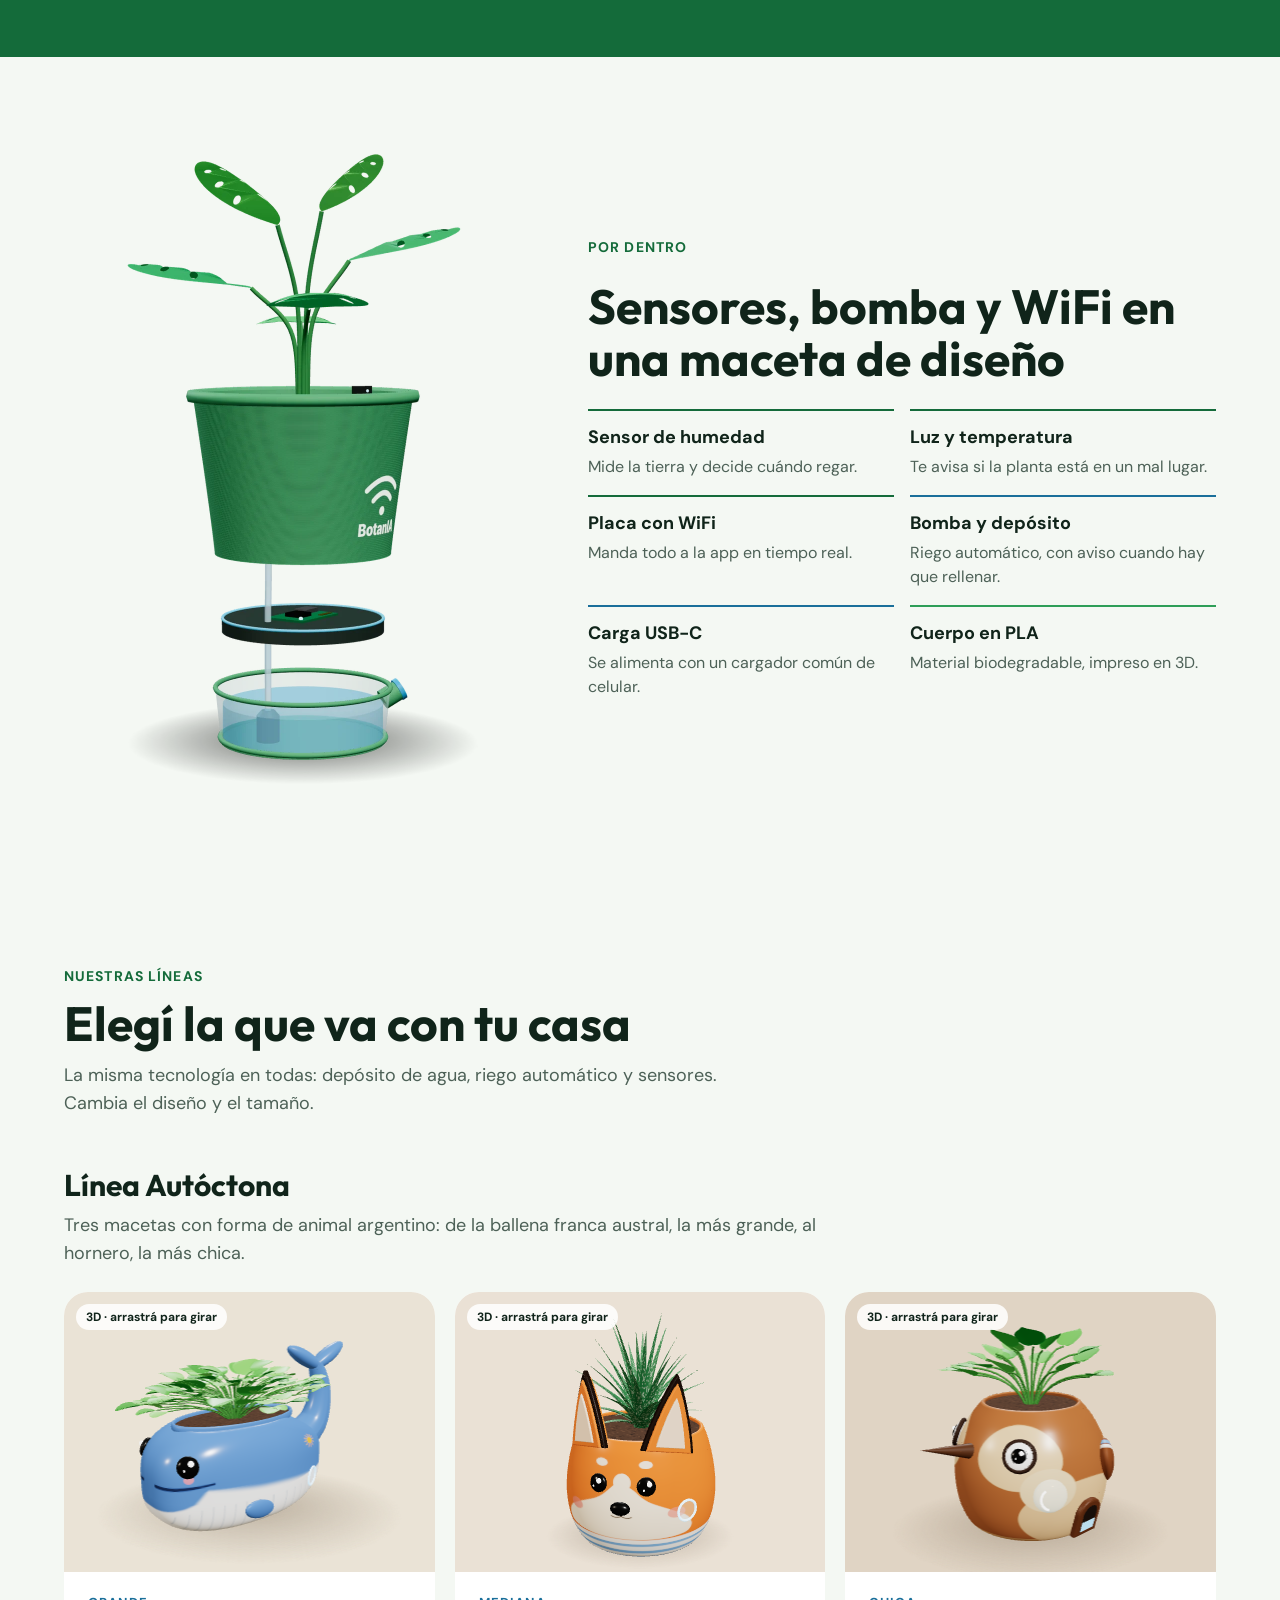
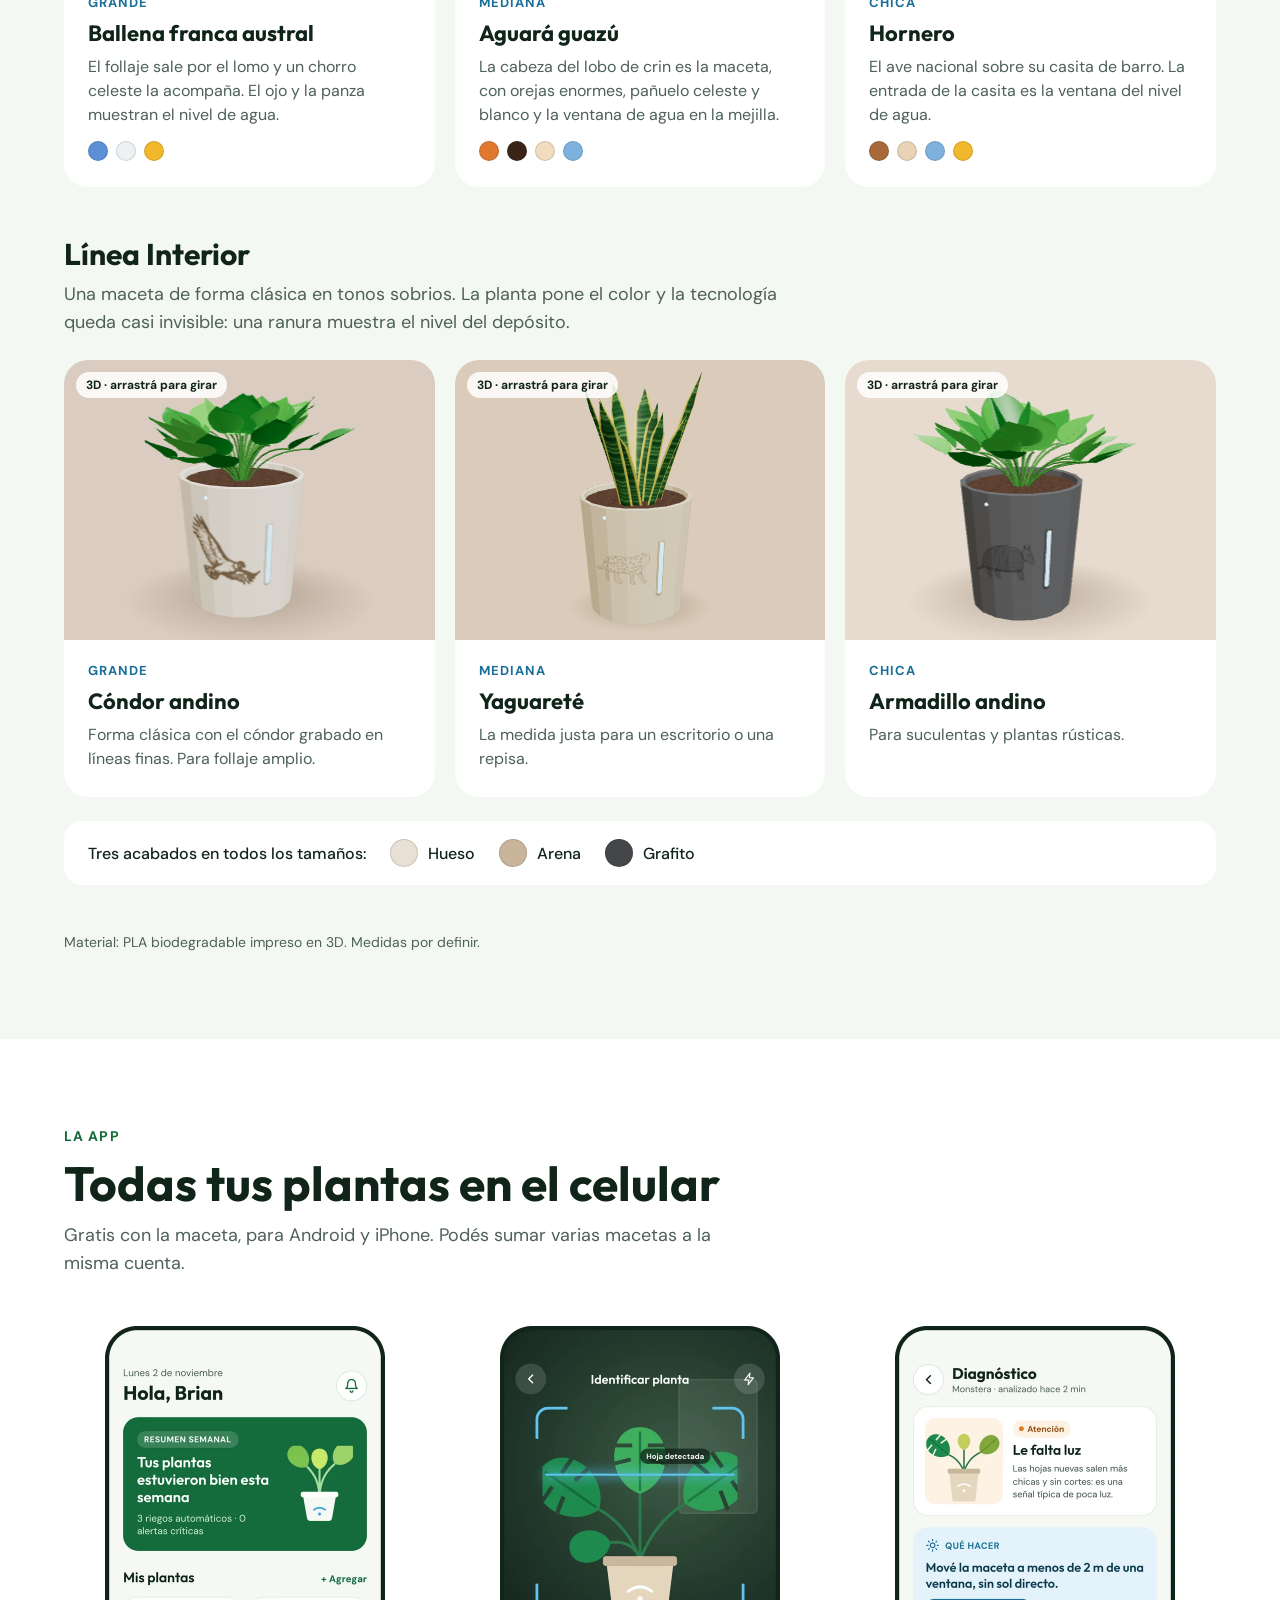
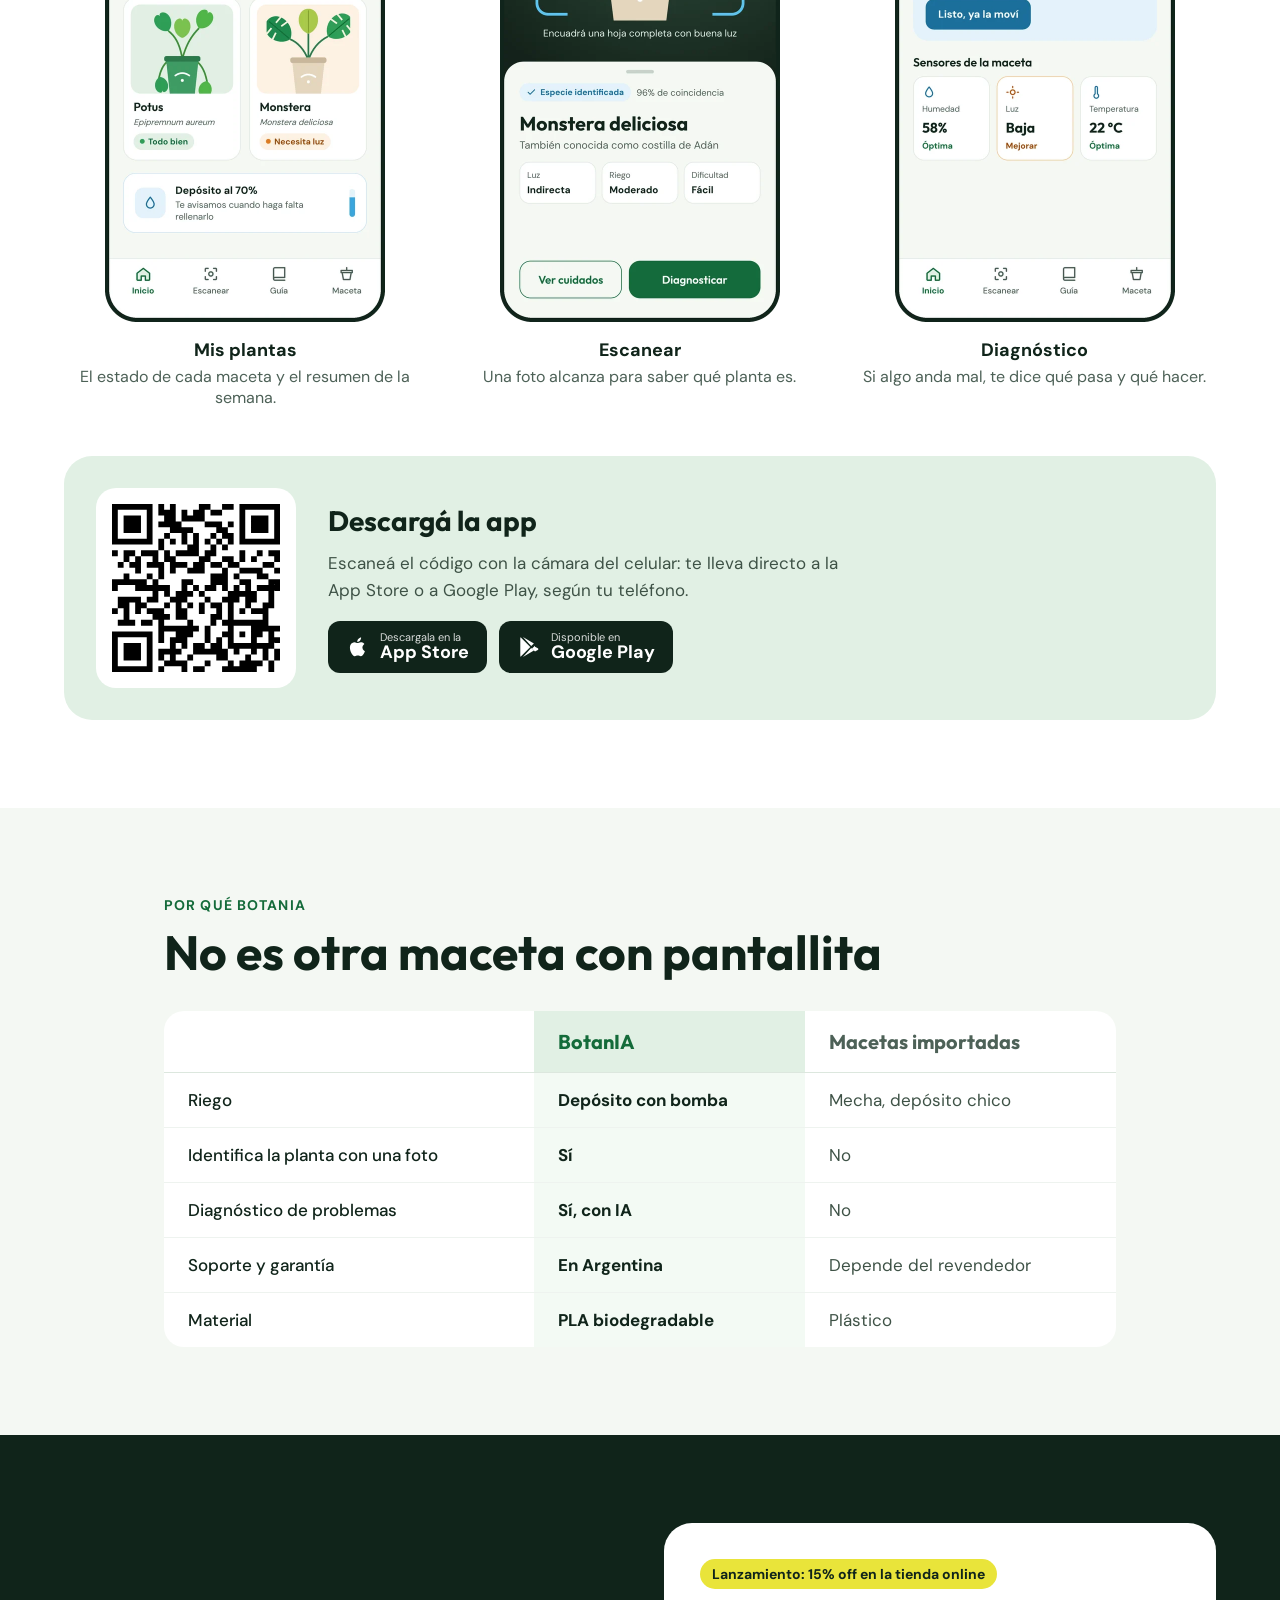
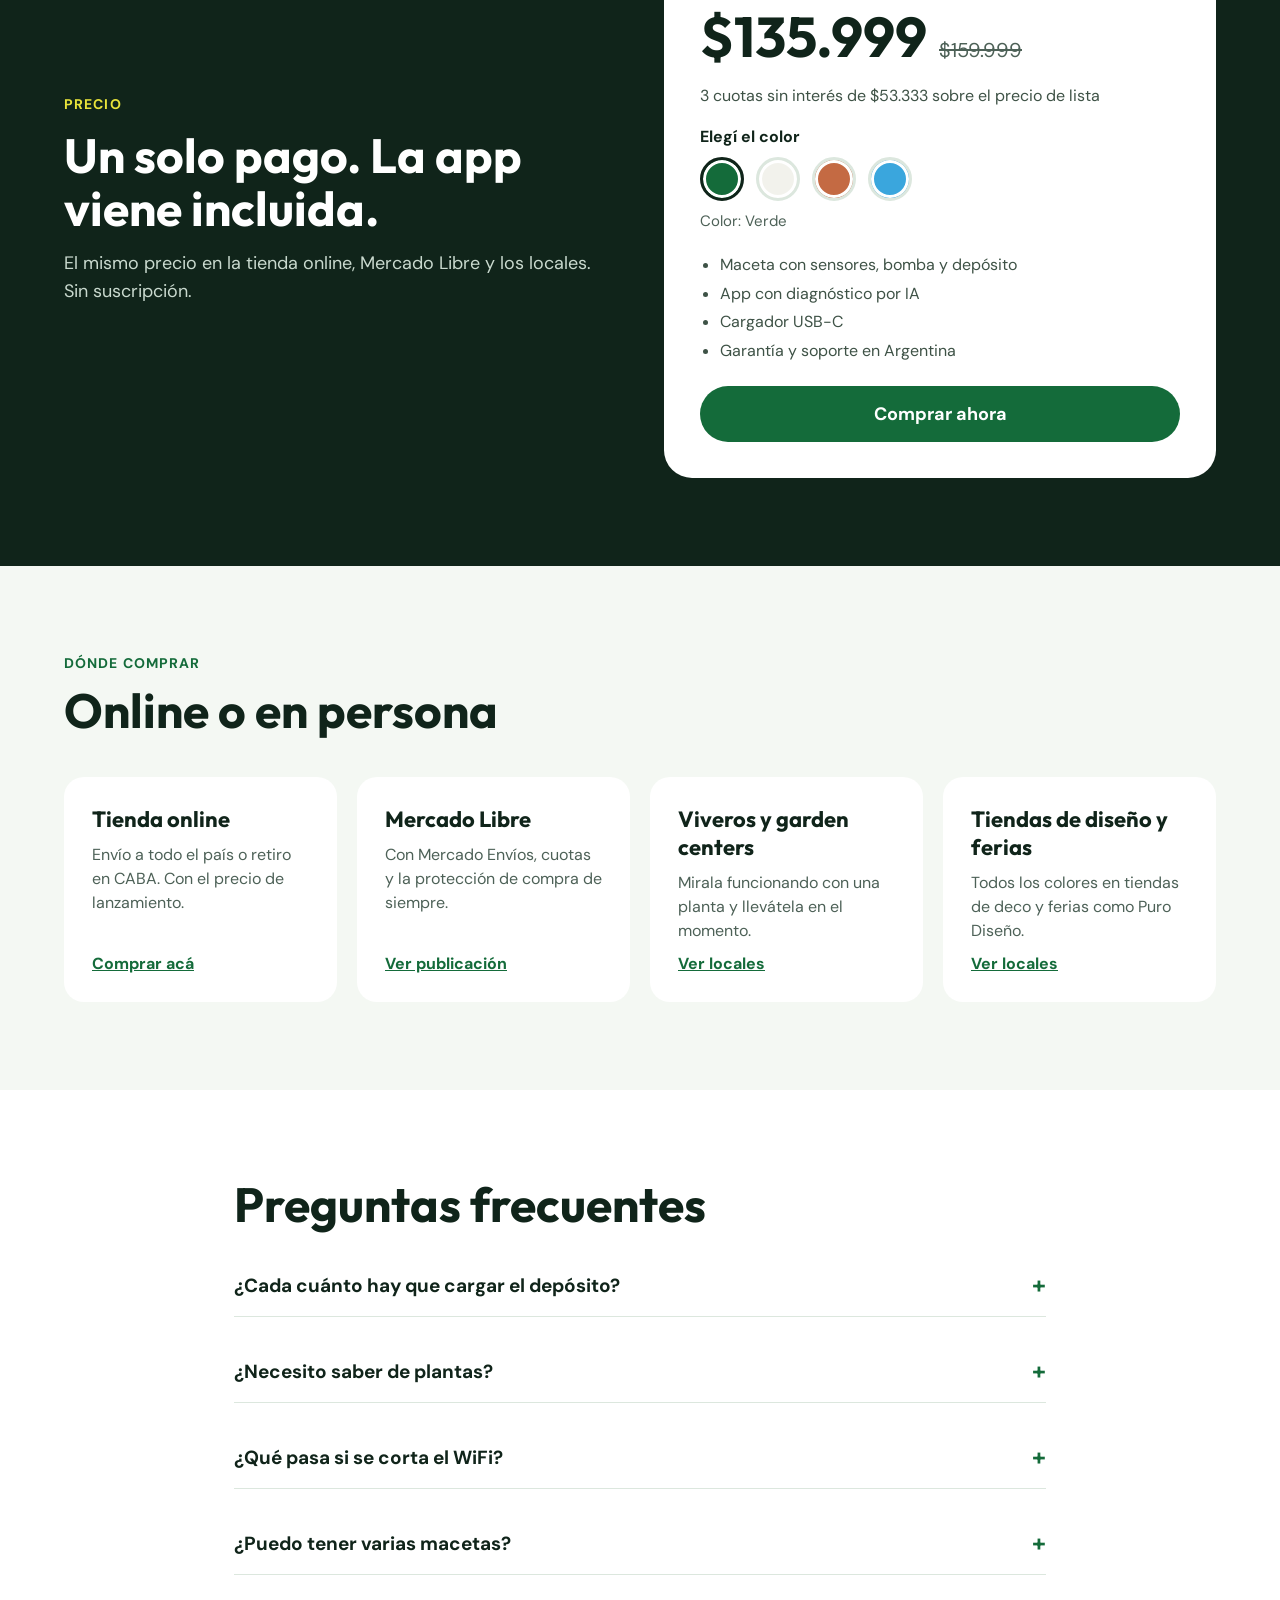
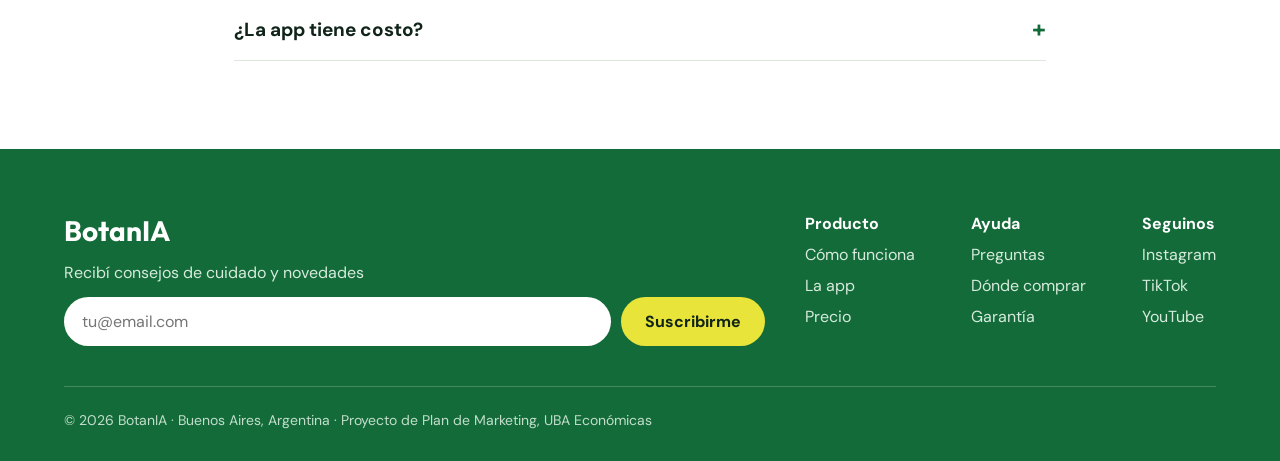
==== commit 05d1842c: "Add files via upload" ====
--- a/index.html
+++ b/index.html
@@ -52,7 +52,7 @@
 </div>
 <div style="flex: 1 1 380px; min-width: 0; display: flex; justify-content: center; position: relative">
 <div style="position: absolute; inset: 8% 4% 4%; background: #DCEFD6; border-radius: 48% 52% 46% 54%" aria-hidden="true"></div>
-<img src="maceta.webp" width="840" height="1215" fetchpriority="high" alt="Maceta BotanIA verde con una monstera y depósito de agua transparente en la base" style="position: relative; width: 100%; max-width: 420px; height: auto">
+<div class="hero-3d" data-model="botania"><img src="maceta.webp" width="840" height="1215" fetchpriority="high" alt="Maceta BotanIA verde con una monstera y depósito de agua transparente en la base" style="position: relative; width: 100%; height: auto; display: block"></div>
 <div style="position: absolute; right: 0; top: 18%; background: #FFFFFF; border-radius: 16px; padding: 12px 16px; box-shadow: 0 8px 24px rgba(16,36,26,0.12); display: flex; align-items: center; gap: 10px">
 <span style="width: 10px; height: 10px; border-radius: 50%; background: #2E9E57" aria-hidden="true"></span>
 <span style="font-weight: 700; font-size: 15px">Monstera · Todo bien</span>
--- a/styles.css
+++ b/styles.css
@@ -47,3 +47,6 @@
 .pot-img canvas{position:absolute;inset:0;width:100%;height:100%;cursor:grab;touch-action:pan-y;display:block}
 .pot-img.is3d img{visibility:hidden}
 .hint3d{position:absolute;left:12px;top:12px;background:rgba(255,255,255,.85);color:#10241A;font-size:12px;font-weight:700;padding:5px 10px;border-radius:999px;transition:opacity .4s;pointer-events:none}
+.hero-3d{position:relative;width:100%;max-width:420px}
+[data-model] canvas{position:absolute;inset:0;width:100%;height:100%;cursor:grab;touch-action:pan-y;display:block}
+.hero-3d.is3d img{visibility:hidden}
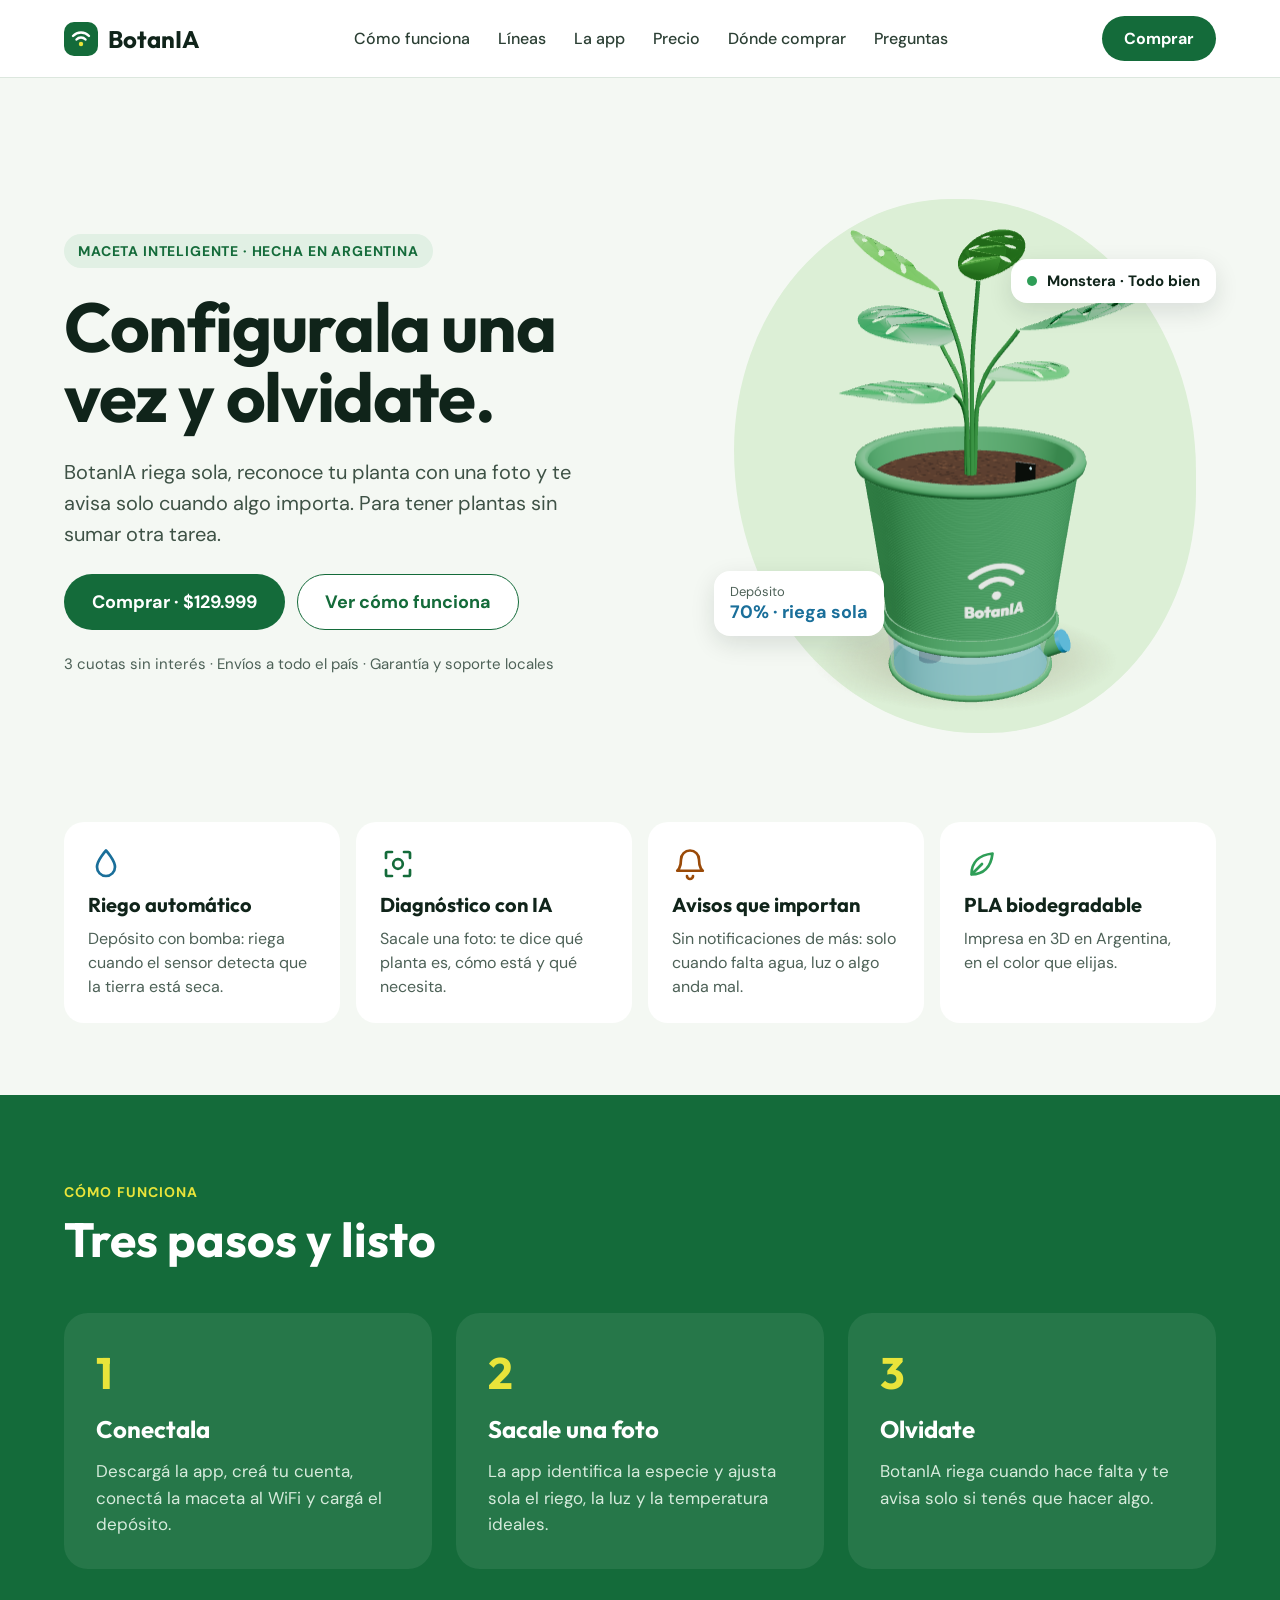
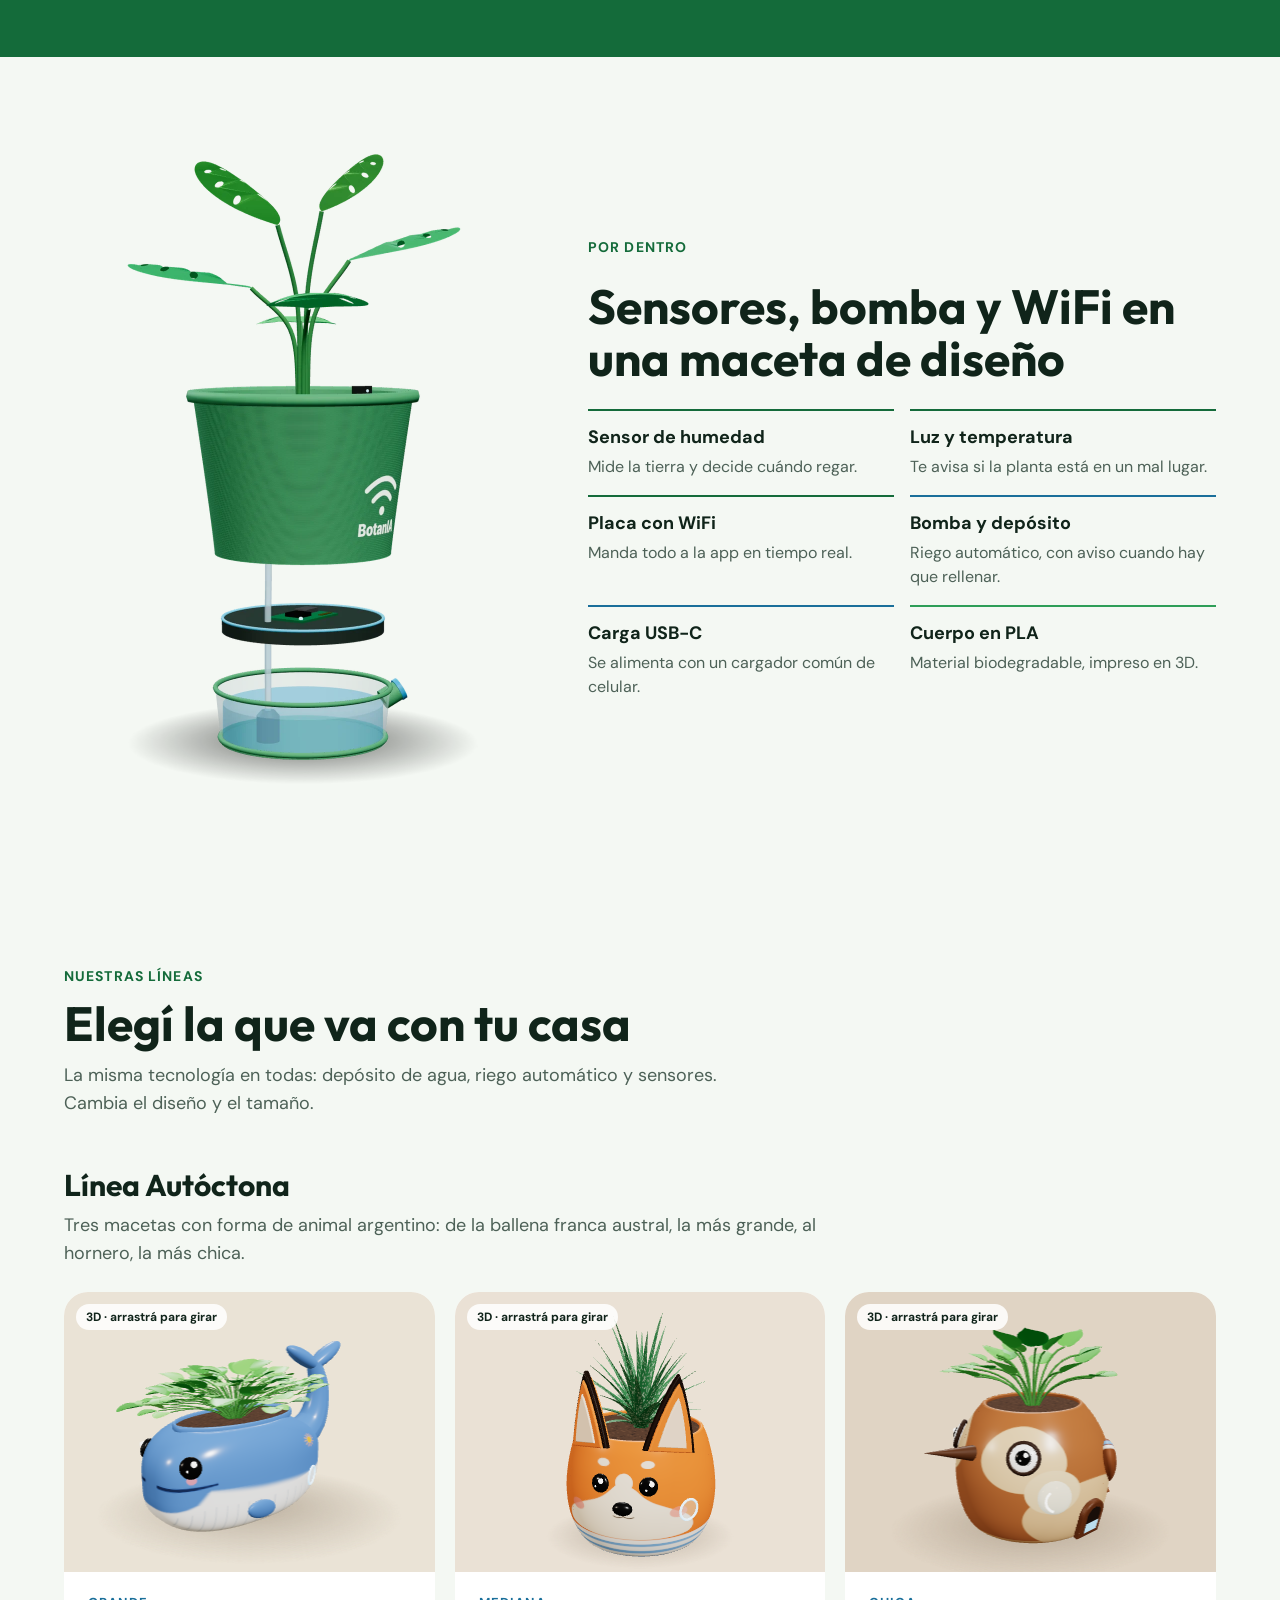
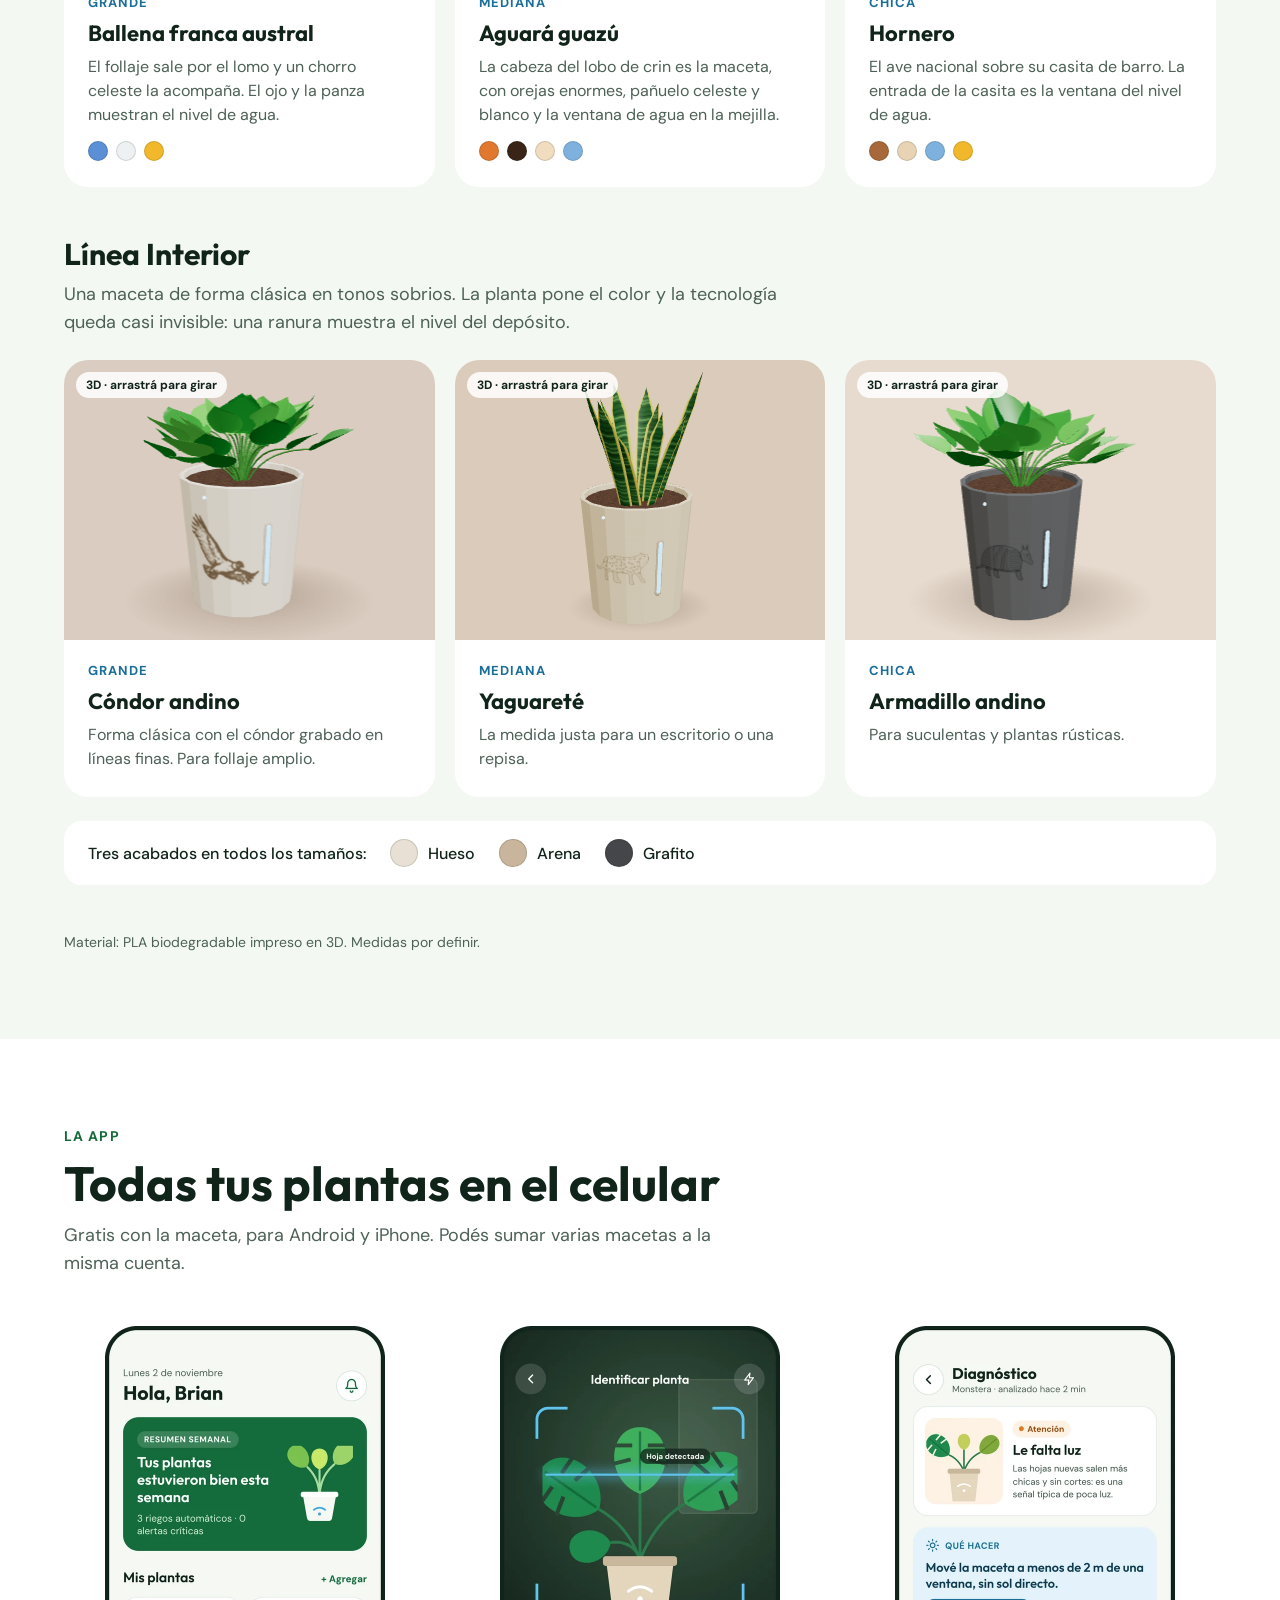
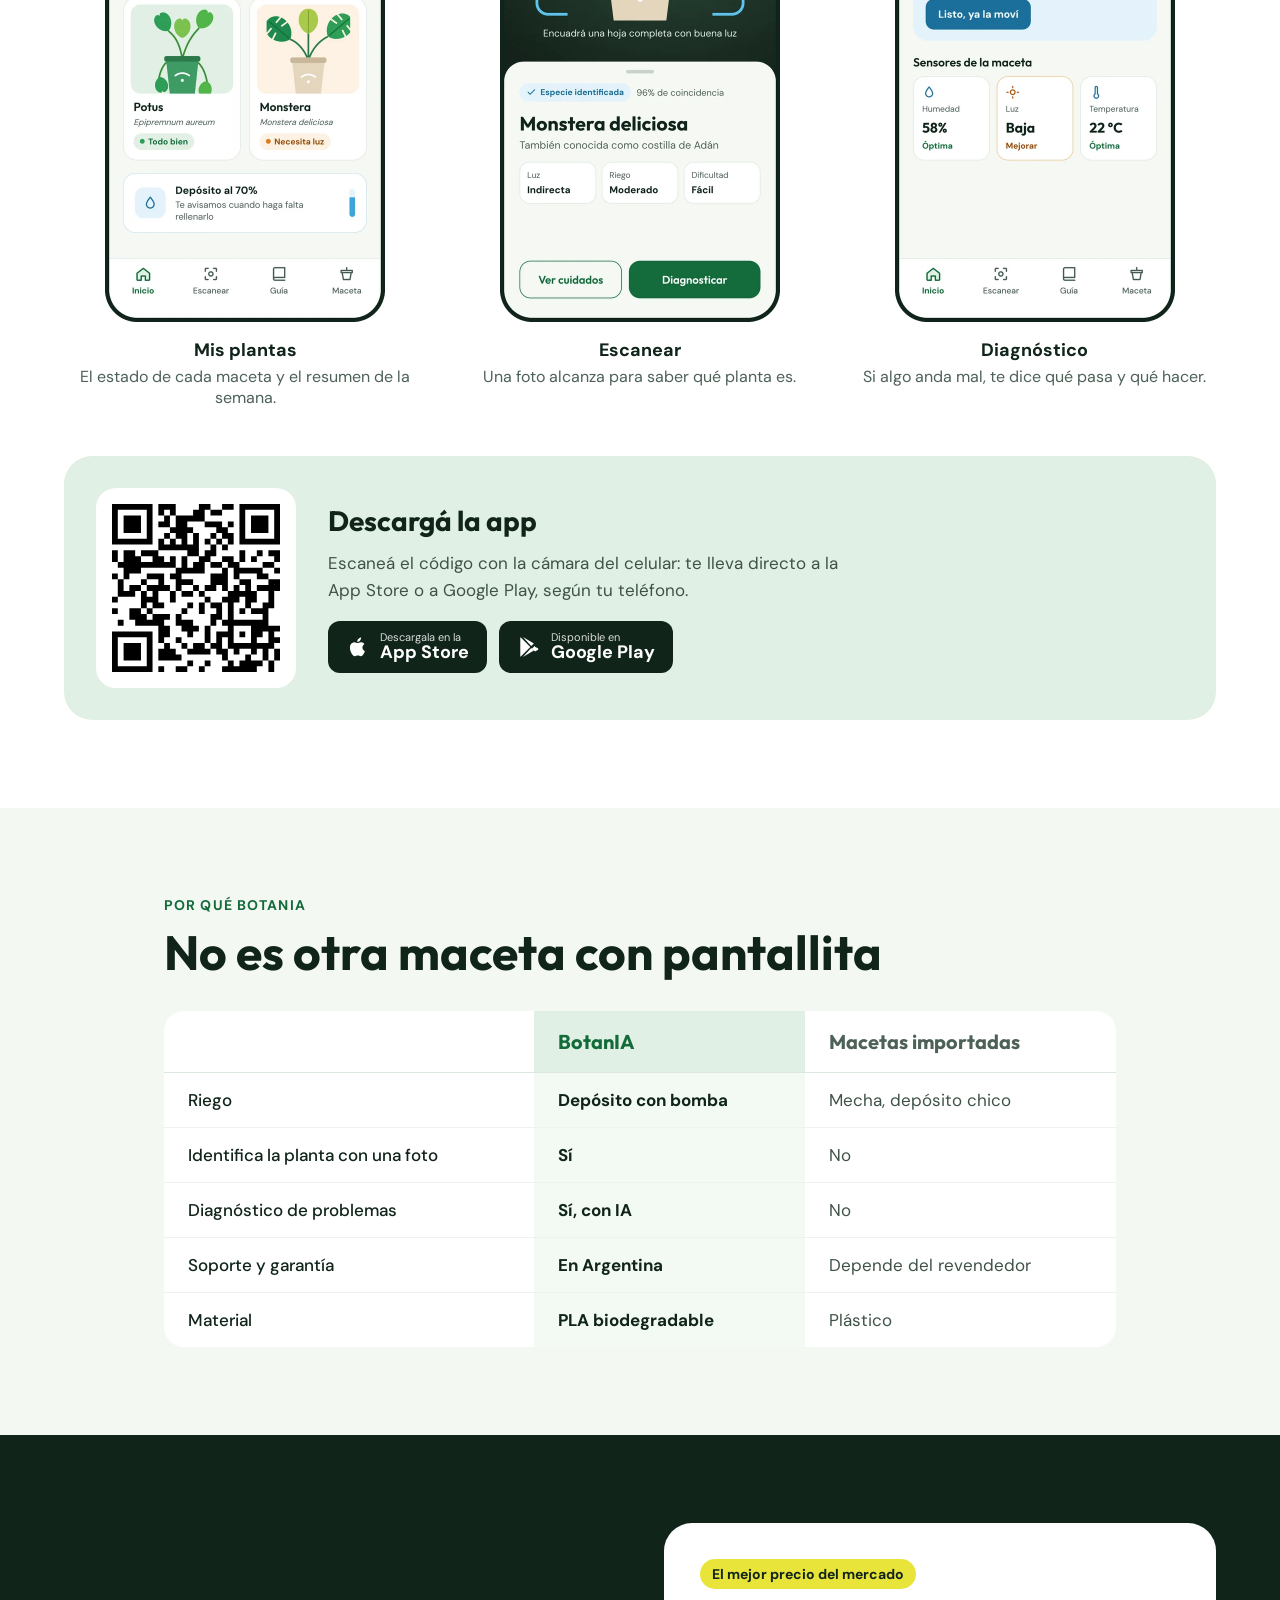
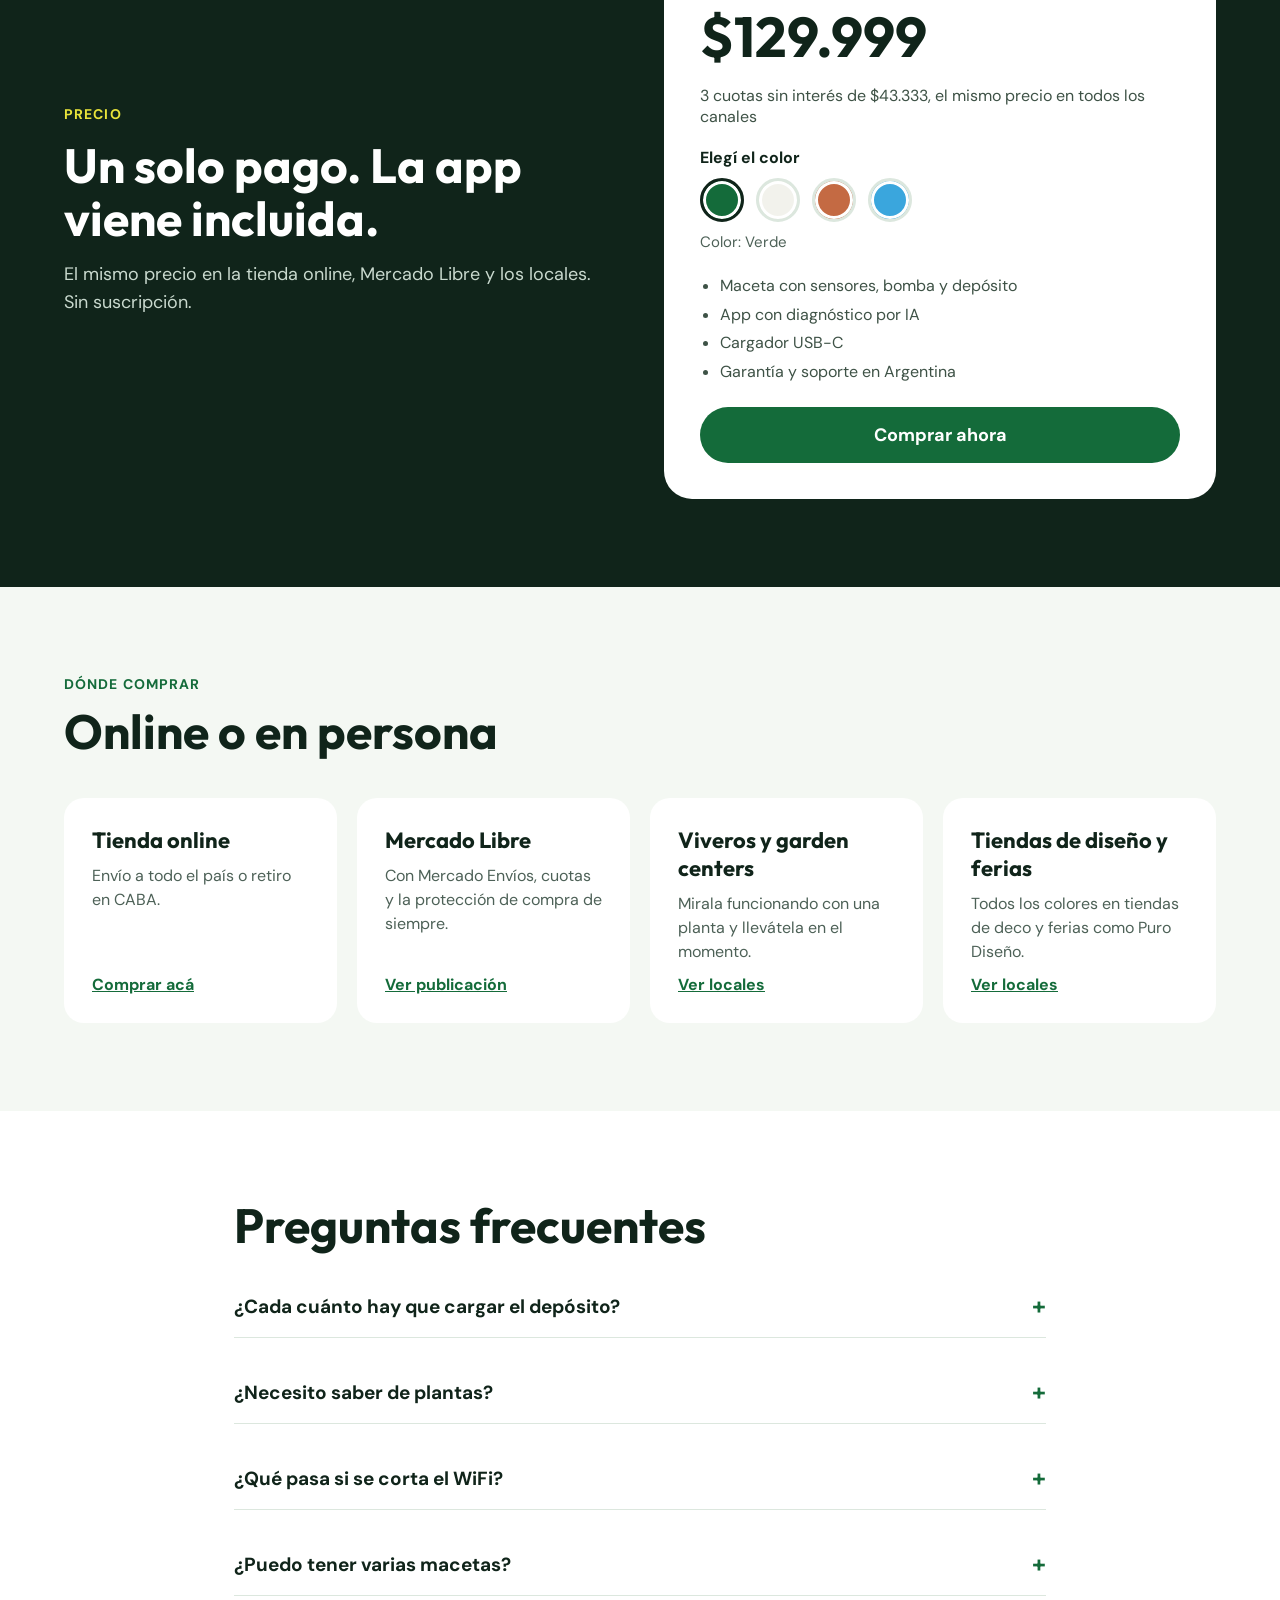
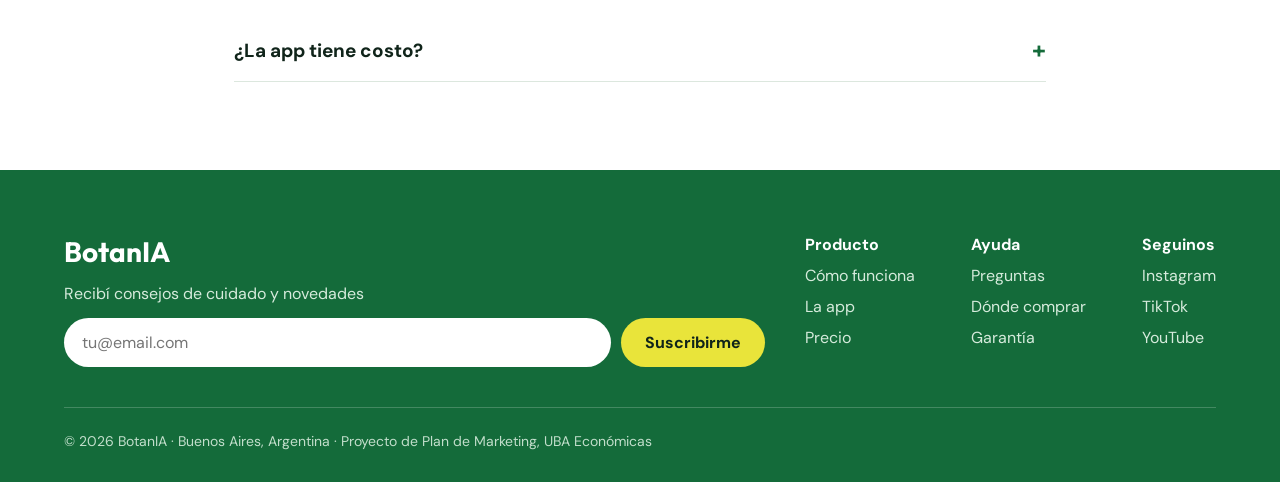
==== commit 12d3d782: "Add files via upload" ====
--- a/index.html
+++ b/index.html
@@ -45,7 +45,7 @@
 <h1 style="margin: 0; font-family: Outfit, sans-serif; font-weight: 700; font-size: clamp(40px, 5.4vw, 72px); line-height: 1.02; letter-spacing: -0.02em">Configurala una vez y olvidate.</h1>
 <p style="margin: 0; font-size: 20px; line-height: 1.55; color: #3E5246; max-width: 540px">BotanIA riega sola, reconoce tu planta con una foto y te avisa solo cuando algo importa. Para tener plantas sin sumar otra tarea.</p>
 <div style="display: flex; flex-wrap: wrap; gap: 12px">
-<a href="#precio" style="background: #146B3A; color: #FFFFFF; text-decoration: none; font-weight: 700; font-size: 18px; padding: 16px 28px; border-radius: 999px">Comprar · $159.999</a>
+<a href="#precio" style="background: #146B3A; color: #FFFFFF; text-decoration: none; font-weight: 700; font-size: 18px; padding: 16px 28px; border-radius: 999px">Comprar · $129.999</a>
 <a href="#como" style="background: #FFFFFF; color: #146B3A; text-decoration: none; font-weight: 700; font-size: 18px; padding: 15px 27px; border-radius: 999px; border: 1.5px solid #146B3A">Ver cómo funciona</a>
 </div>
 <p style="margin: 0; font-size: 15px; color: #4D6157">3 cuotas sin interés · Envíos a todo el país · Garantía y soporte locales</p>
@@ -243,12 +243,11 @@
 <p style="margin: 0; font-size: 18px; line-height: 1.55; color: #C9D9CE">El mismo precio en la tienda online, Mercado Libre y los locales. Sin suscripción.</p>
 </div>
 <div style="flex: 1 1 420px; min-width: 0; background: #FFFFFF; color: #10241A; border-radius: 28px; padding: 36px; display: flex; flex-direction: column; gap: 20px">
-<span style="align-self: flex-start; background: #E9E43A; color: #10241A; font-weight: 700; font-size: 14px; padding: 6px 12px; border-radius: 999px">Lanzamiento: 15% off en la tienda online</span>
+<span style="align-self: flex-start; background: #E9E43A; color: #10241A; font-weight: 700; font-size: 14px; padding: 6px 12px; border-radius: 999px">El mejor precio del mercado</span>
 <div style="display: flex; align-items: baseline; flex-wrap: wrap; gap: 12px">
-<span style="font-family: Outfit, sans-serif; font-weight: 700; font-size: 56px; line-height: 1">$135.999</span>
-<span style="font-size: 20px; color: #4D6157; text-decoration: line-through">$159.999</span>
-</div>
-<p style="margin: 0; color: #3E5246">3 cuotas sin interés de $53.333 sobre el precio de lista</p>
+<span style="font-family: Outfit, sans-serif; font-weight: 700; font-size: 56px; line-height: 1">$129.999</span>
+</div>
+<p style="margin: 0; color: #3E5246">3 cuotas sin interés de $43.333, el mismo precio en todos los canales</p>
 <div style="display: flex; flex-direction: column; gap: 10px">
 <span style="font-weight: 700">Elegí el color</span>
 <div style="display: flex; gap: 12px">
@@ -276,7 +275,7 @@
 <div style="display: grid; grid-template-columns: repeat(auto-fit, minmax(250px, 1fr)); gap: 20px">
 <div style="background: #FFFFFF; border-radius: 20px; padding: 28px; display: flex; flex-direction: column; gap: 10px">
 <h3 style="margin: 0; font-family: Outfit, sans-serif; font-size: 22px">Tienda online</h3>
-<p style="margin: 0; color: #4D6157; line-height: 1.5; flex-grow: 1">Envío a todo el país o retiro en CABA. Con el precio de lanzamiento.</p>
+<p style="margin: 0; color: #4D6157; line-height: 1.5; flex-grow: 1">Envío a todo el país o retiro en CABA.</p>
 <a href="#precio" style="font-weight: 700">Comprar acá</a>
 </div>
 <div style="background: #FFFFFF; border-radius: 20px; padding: 28px; display: flex; flex-direction: column; gap: 10px">
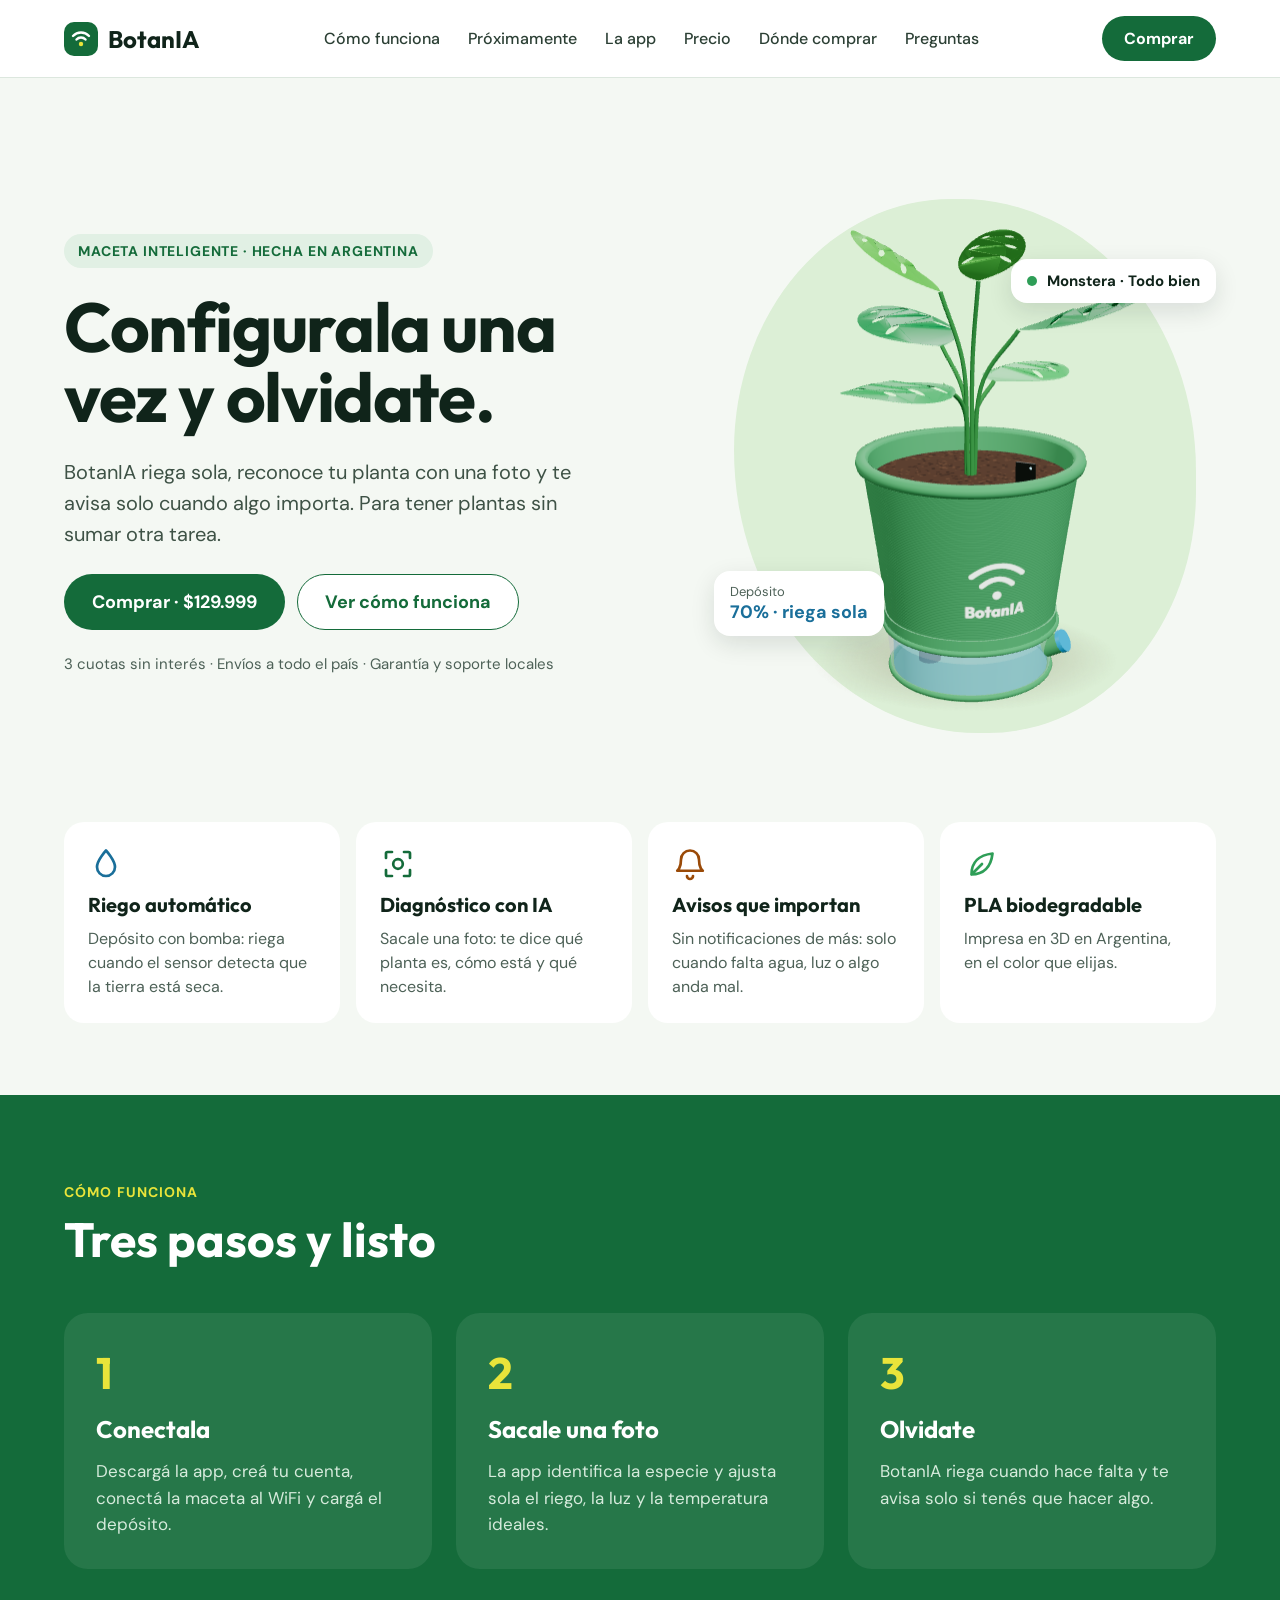
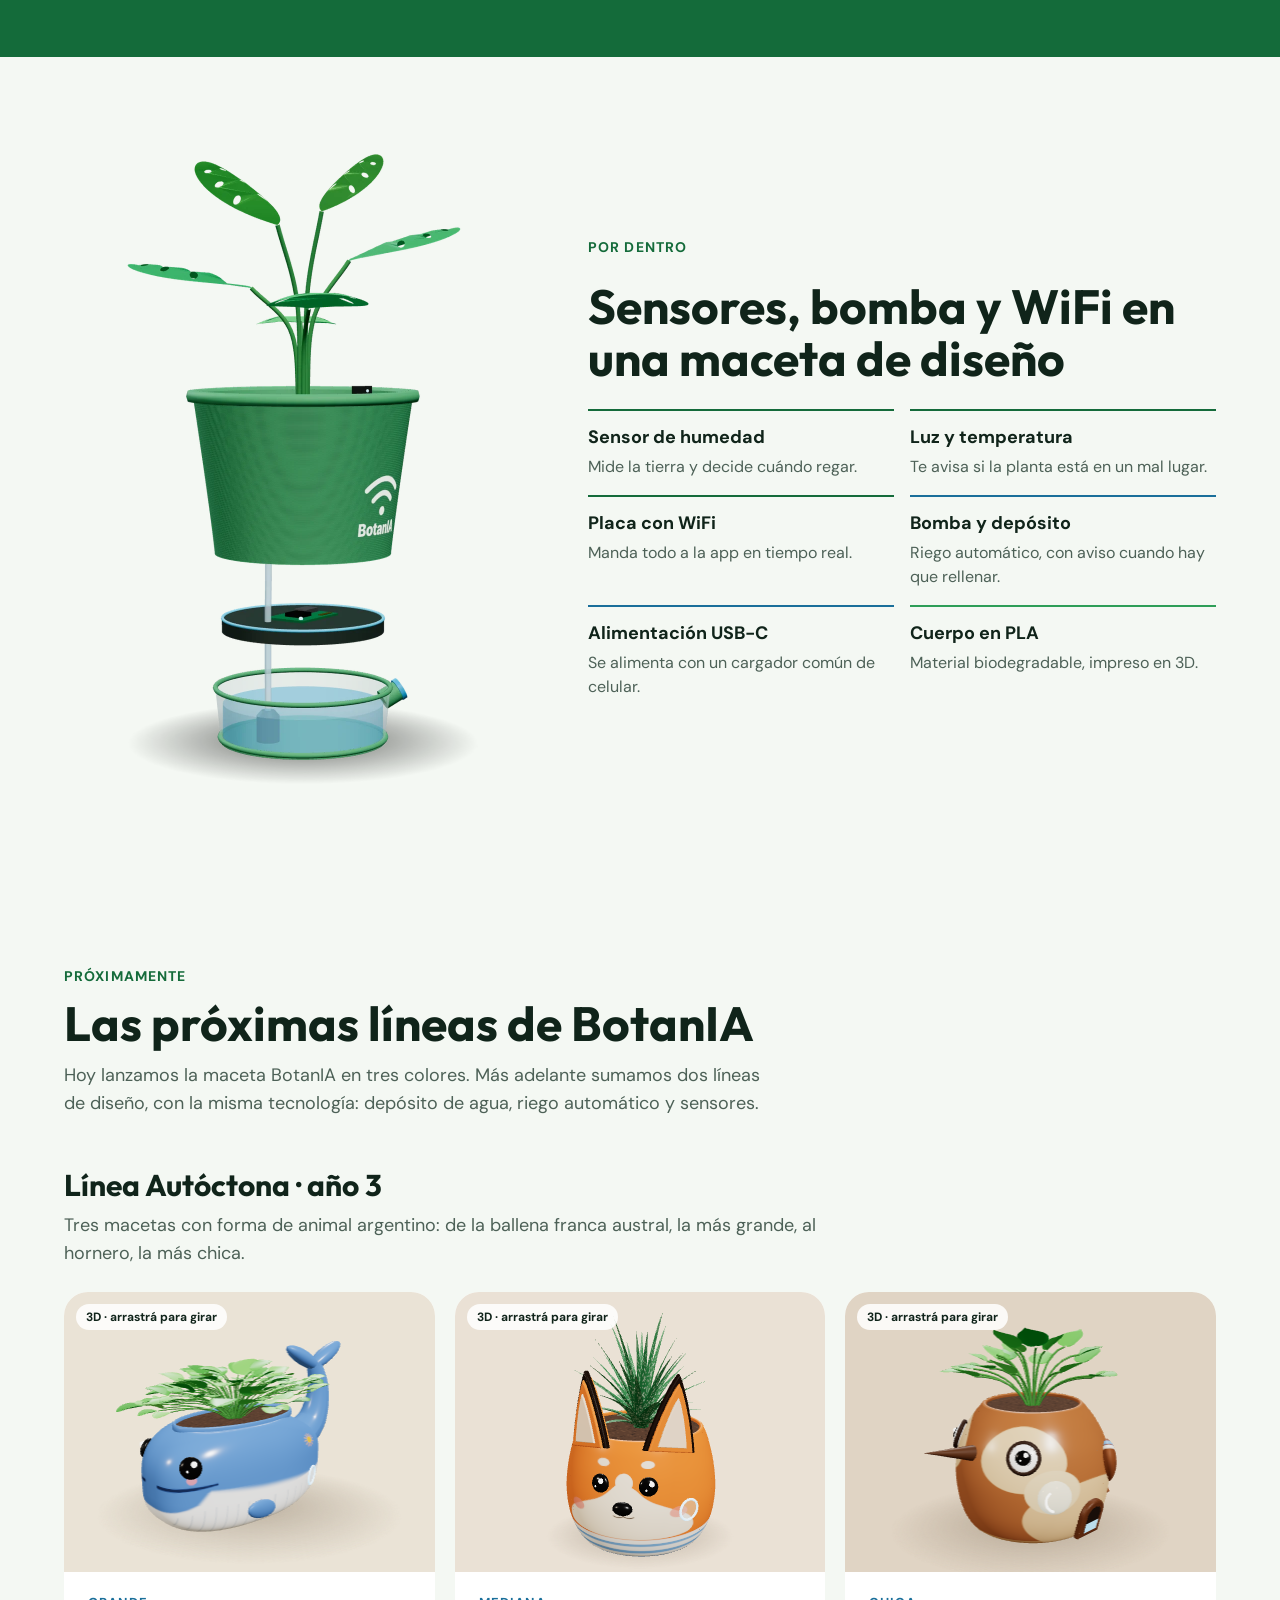
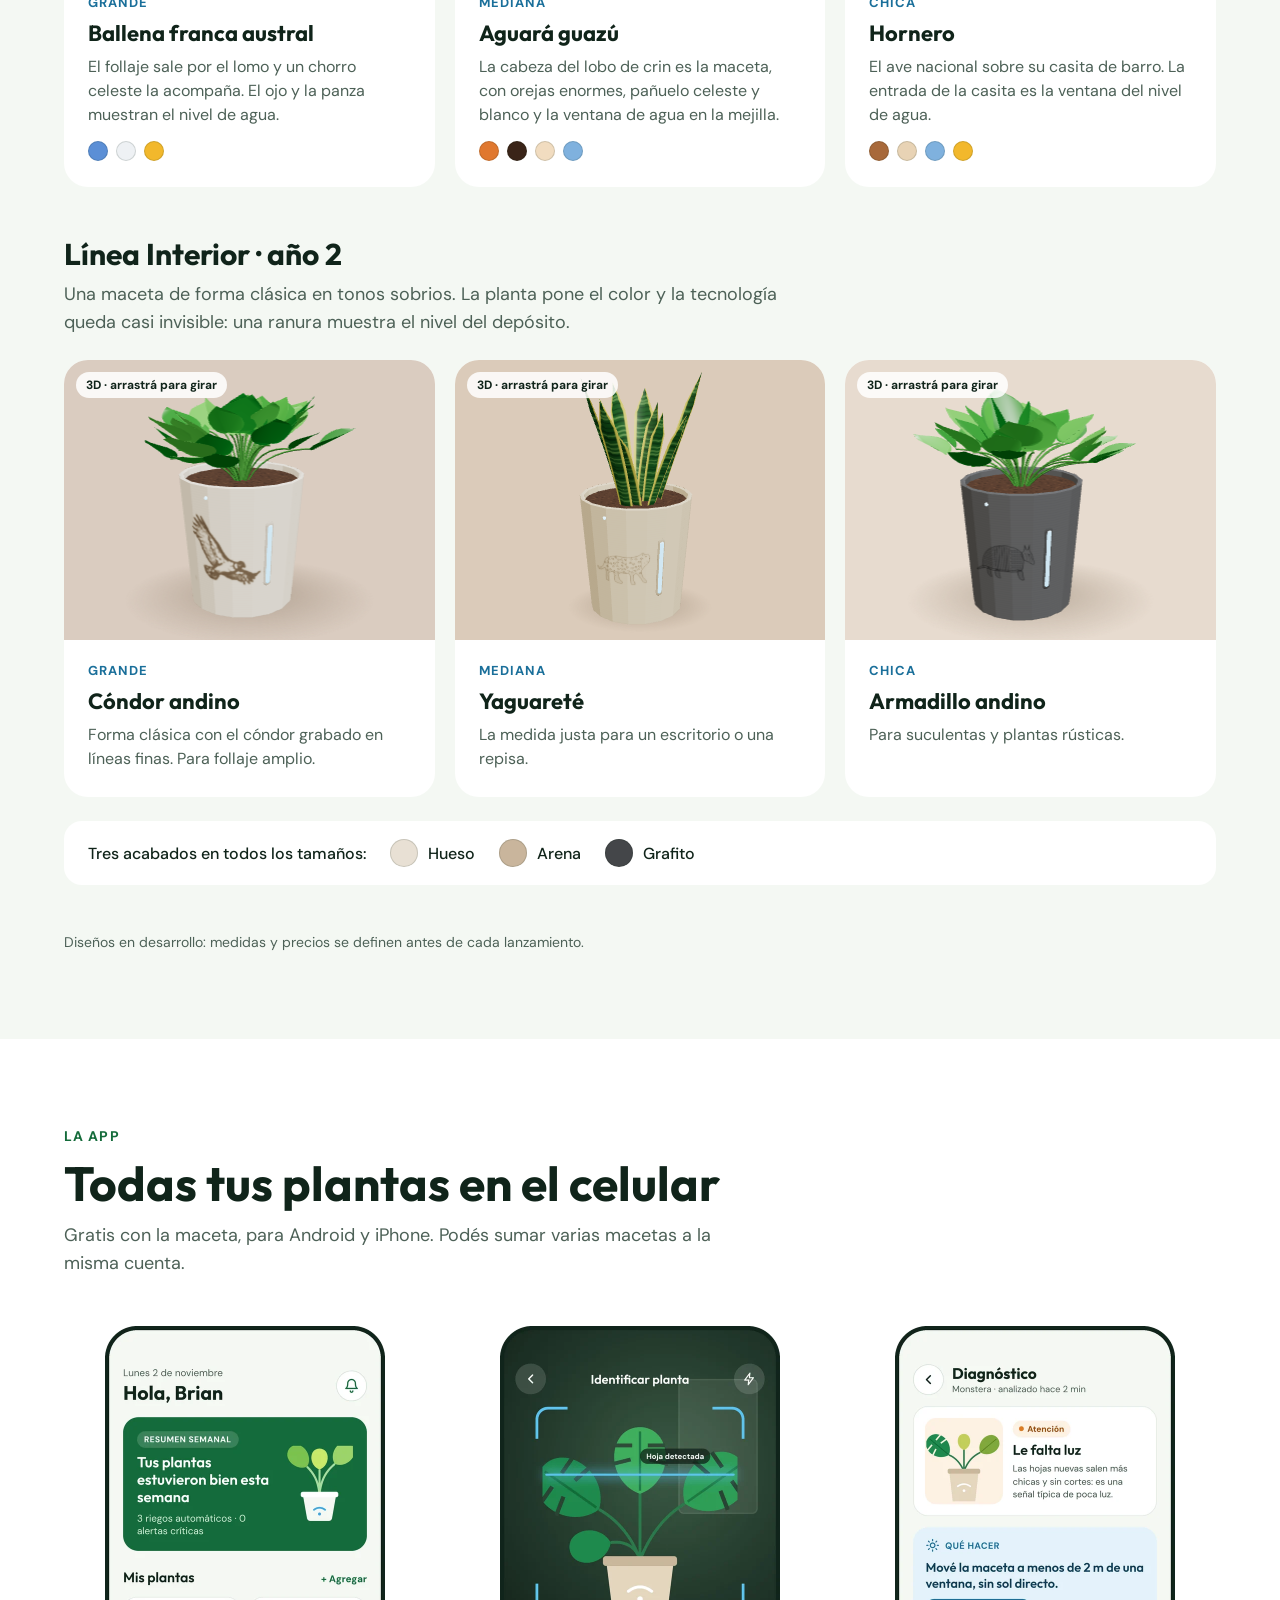
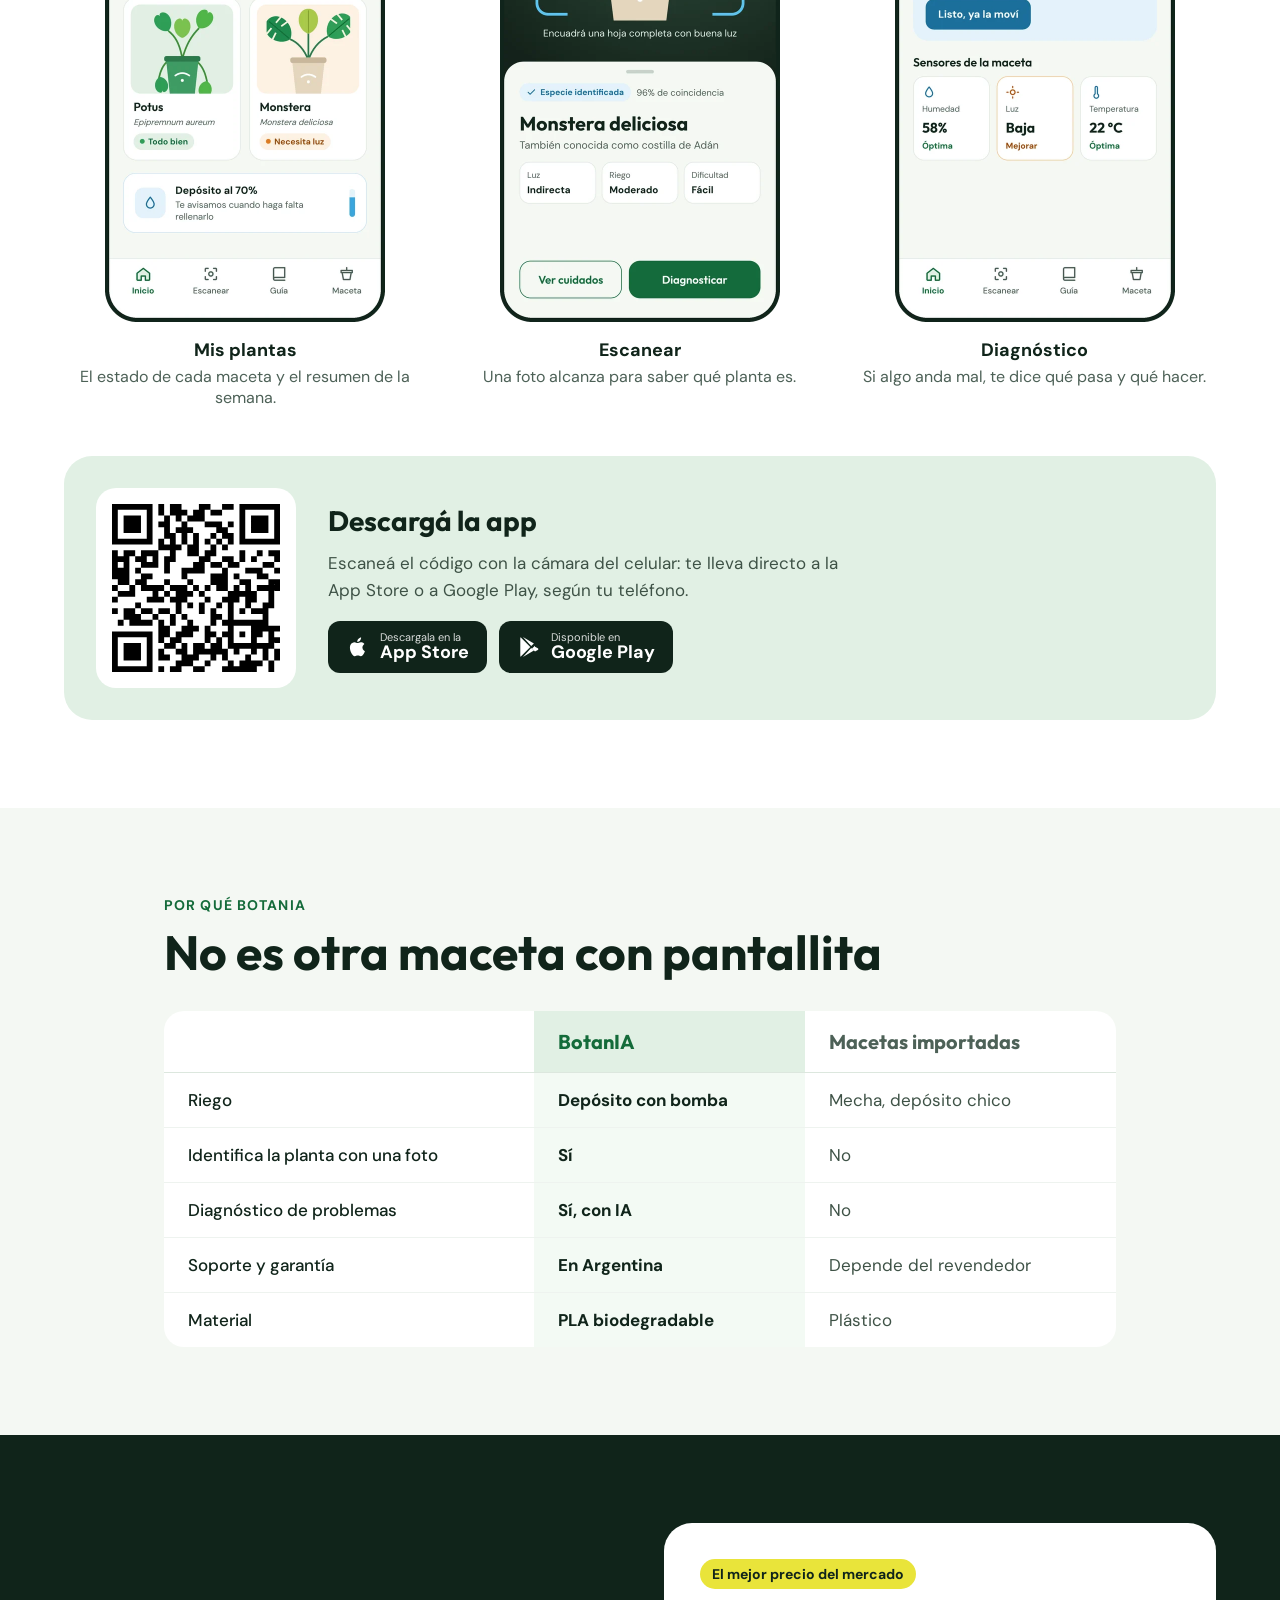
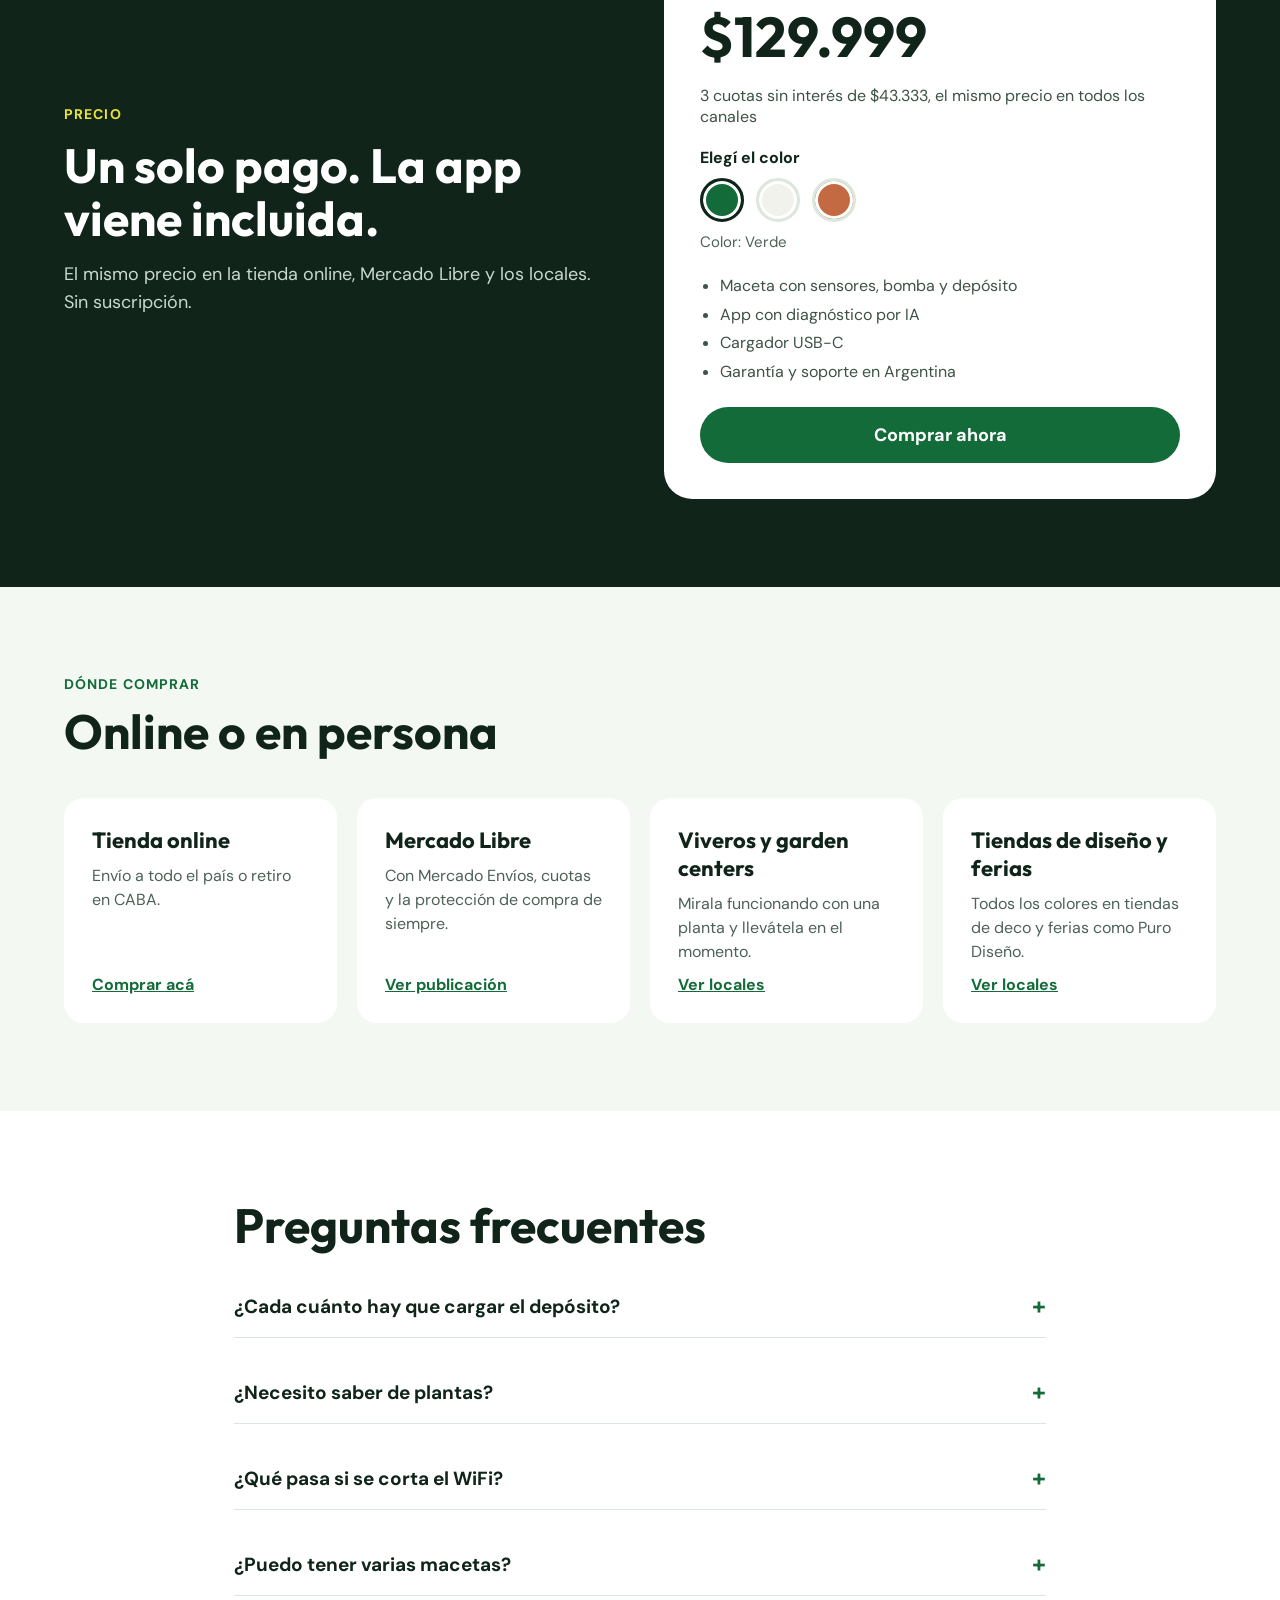
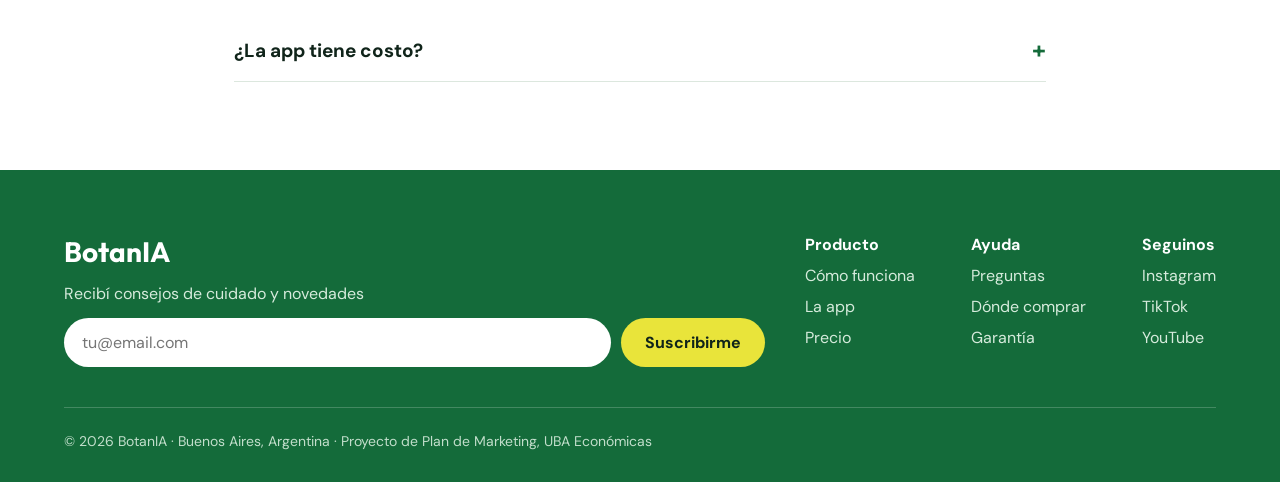
==== commit 04c8516c: "Add files via upload" ====
--- a/index.html
+++ b/index.html
@@ -28,7 +28,7 @@
 </a>
 <div style="display: flex; flex-wrap: wrap; align-items: center; gap: 8px 28px; font-size: 16px; font-weight: 500">
 <a href="#como" style="color: #2B3F34; text-decoration: none">Cómo funciona</a>
-<a href="#lineas" style="color: #2B3F34; text-decoration: none">Líneas</a>
+<a href="#lineas" style="color: #2B3F34; text-decoration: none">Próximamente</a>
 <a href="#app" style="color: #2B3F34; text-decoration: none">La app</a>
 <a href="#precio" style="color: #2B3F34; text-decoration: none">Precio</a>
 <a href="#donde" style="color: #2B3F34; text-decoration: none">Dónde comprar</a>
@@ -130,7 +130,7 @@
 <div style="border-top: 2px solid #146B3A; padding-top: 14px"><h3 style="margin: 0 0 6px; font-size: 18px">Luz y temperatura</h3><p style="margin: 0; color: #4D6157; line-height: 1.5">Te avisa si la planta está en un mal lugar.</p></div>
 <div style="border-top: 2px solid #146B3A; padding-top: 14px"><h3 style="margin: 0 0 6px; font-size: 18px">Placa con WiFi</h3><p style="margin: 0; color: #4D6157; line-height: 1.5">Manda todo a la app en tiempo real.</p></div>
 <div style="border-top: 2px solid #1A6F9A; padding-top: 14px"><h3 style="margin: 0 0 6px; font-size: 18px">Bomba y depósito</h3><p style="margin: 0; color: #4D6157; line-height: 1.5">Riego automático, con aviso cuando hay que rellenar.</p></div>
-<div style="border-top: 2px solid #1A6F9A; padding-top: 14px"><h3 style="margin: 0 0 6px; font-size: 18px">Carga USB-C</h3><p style="margin: 0; color: #4D6157; line-height: 1.5">Se alimenta con un cargador común de celular.</p></div>
+<div style="border-top: 2px solid #1A6F9A; padding-top: 14px"><h3 style="margin: 0 0 6px; font-size: 18px">Alimentación USB-C</h3><p style="margin: 0; color: #4D6157; line-height: 1.5">Se alimenta con un cargador común de celular.</p></div>
 <div style="border-top: 2px solid #2E9E57; padding-top: 14px"><h3 style="margin: 0 0 6px; font-size: 18px">Cuerpo en PLA</h3><p style="margin: 0; color: #4D6157; line-height: 1.5">Material biodegradable, impreso en 3D.</p></div>
 </div>
 </div>
@@ -140,9 +140,9 @@
 <!-- LINEAS -->
 <section id="lineas" class="lineas">
 <div class="wrap">
-<div class="sec-head"><span class="eyebrow">NUESTRAS LÍNEAS</span><h2>Elegí la que va con tu casa</h2><p>La misma tecnología en todas: depósito de agua, riego automático y sensores. Cambia el diseño y el tamaño.</p></div>
+<div class="sec-head"><span class="eyebrow">PRÓXIMAMENTE</span><h2>Las próximas líneas de BotanIA</h2><p>Hoy lanzamos la maceta BotanIA en tres colores. Más adelante sumamos dos líneas de diseño, con la misma tecnología: depósito de agua, riego automático y sensores.</p></div>
 <div class="line-block">
-<div class="line-head"><h3>Línea Autóctona</h3><p>Tres macetas con forma de animal argentino: de la ballena franca austral, la más grande, al hornero, la más chica.</p></div>
+<div class="line-head"><h3>Línea Autóctona · año 3</h3><p>Tres macetas con forma de animal argentino: de la ballena franca austral, la más grande, al hornero, la más chica.</p></div>
 <div class="pot-grid"><article class="pot-card">
 <div class="pot-img" data-model="ballena" style="background:#EAE3D6"><img loading="lazy" src="linea-ballena.webp" alt="Maceta con forma de ballena franca austral celeste y blanca, con plantas en el lomo"></div>
 <div class="pot-body"><span class="pot-size">Grande</span><h4>Ballena franca austral</h4><p>El follaje sale por el lomo y un chorro celeste la acompaña. El ojo y la panza muestran el nivel de agua.</p><div class="dots" aria-label="Colores"><span class="dot" style="background:#5B8FD6" title="Celeste"></span><span class="dot" style="background:#EEF1F4" title="Blanco"></span><span class="dot" style="background:#F2B82C" title="Sol de Mayo"></span></div></div>
@@ -155,7 +155,7 @@
 </article></div>
 </div>
 <div class="line-block">
-<div class="line-head"><h3>Línea Interior</h3><p>Una maceta de forma clásica en tonos sobrios. La planta pone el color y la tecnología queda casi invisible: una ranura muestra el nivel del depósito.</p></div>
+<div class="line-head"><h3>Línea Interior · año 2</h3><p>Una maceta de forma clásica en tonos sobrios. La planta pone el color y la tecnología queda casi invisible: una ranura muestra el nivel del depósito.</p></div>
 <div class="pot-grid"><article class="pot-card">
 <div class="pot-img" data-model="condor" style="background:#DACCC0"><img loading="lazy" src="linea-condor.webp" alt="Maceta clásica color hueso con un cóndor andino grabado y una ranura de nivel de agua"></div>
 <div class="pot-body"><span class="pot-size">Grande</span><h4>Cóndor andino</h4><p>Forma clásica con el cóndor grabado en líneas finas. Para follaje amplio.</p><div class="dots" aria-label="Colores"></div></div>
@@ -168,7 +168,7 @@
 </article></div>
 <div class="finishes"><span>Tres acabados en todos los tamaños:</span><span class="finish"><span class="dot big" style="background:#E8E0D4"></span>Hueso</span><span class="finish"><span class="dot big" style="background:#C9B59C"></span>Arena</span><span class="finish"><span class="dot big" style="background:#444649"></span>Grafito</span></div>
 </div>
-<p class="note">Material: PLA biodegradable impreso en 3D. Medidas por definir.</p>
+<p class="note">Diseños en desarrollo: medidas y precios se definen antes de cada lanzamiento.</p>
 </div>
 </section>
 
@@ -251,7 +251,7 @@
 <div style="display: flex; flex-direction: column; gap: 10px">
 <span style="font-weight: 700">Elegí el color</span>
 <div style="display: flex; gap: 12px">
-<button type="button" class="swatch" data-color="Verde" aria-label="Verde" aria-pressed="true" style="background: #146B3A"></button><button type="button" class="swatch" data-color="Blanco" aria-label="Blanco" aria-pressed="false" style="background: #F2F2EC"></button><button type="button" class="swatch" data-color="Terracota" aria-label="Terracota" aria-pressed="false" style="background: #C46A43"></button><button type="button" class="swatch" data-color="Celeste" aria-label="Celeste" aria-pressed="false" style="background: #3AA6DD"></button>
+<button type="button" class="swatch" data-color="Verde" aria-label="Verde" aria-pressed="true" style="background: #146B3A"></button><button type="button" class="swatch" data-color="Blanco hueso" aria-label="Blanco hueso" aria-pressed="false" style="background: #F2F2EC"></button><button type="button" class="swatch" data-color="Terracota" aria-label="Terracota" aria-pressed="false" style="background: #C46A43"></button>
 </div>
 <span style="color: #4D6157; font-size: 15px">Color: <span id="color-name">Verde</span></span>
 </div>
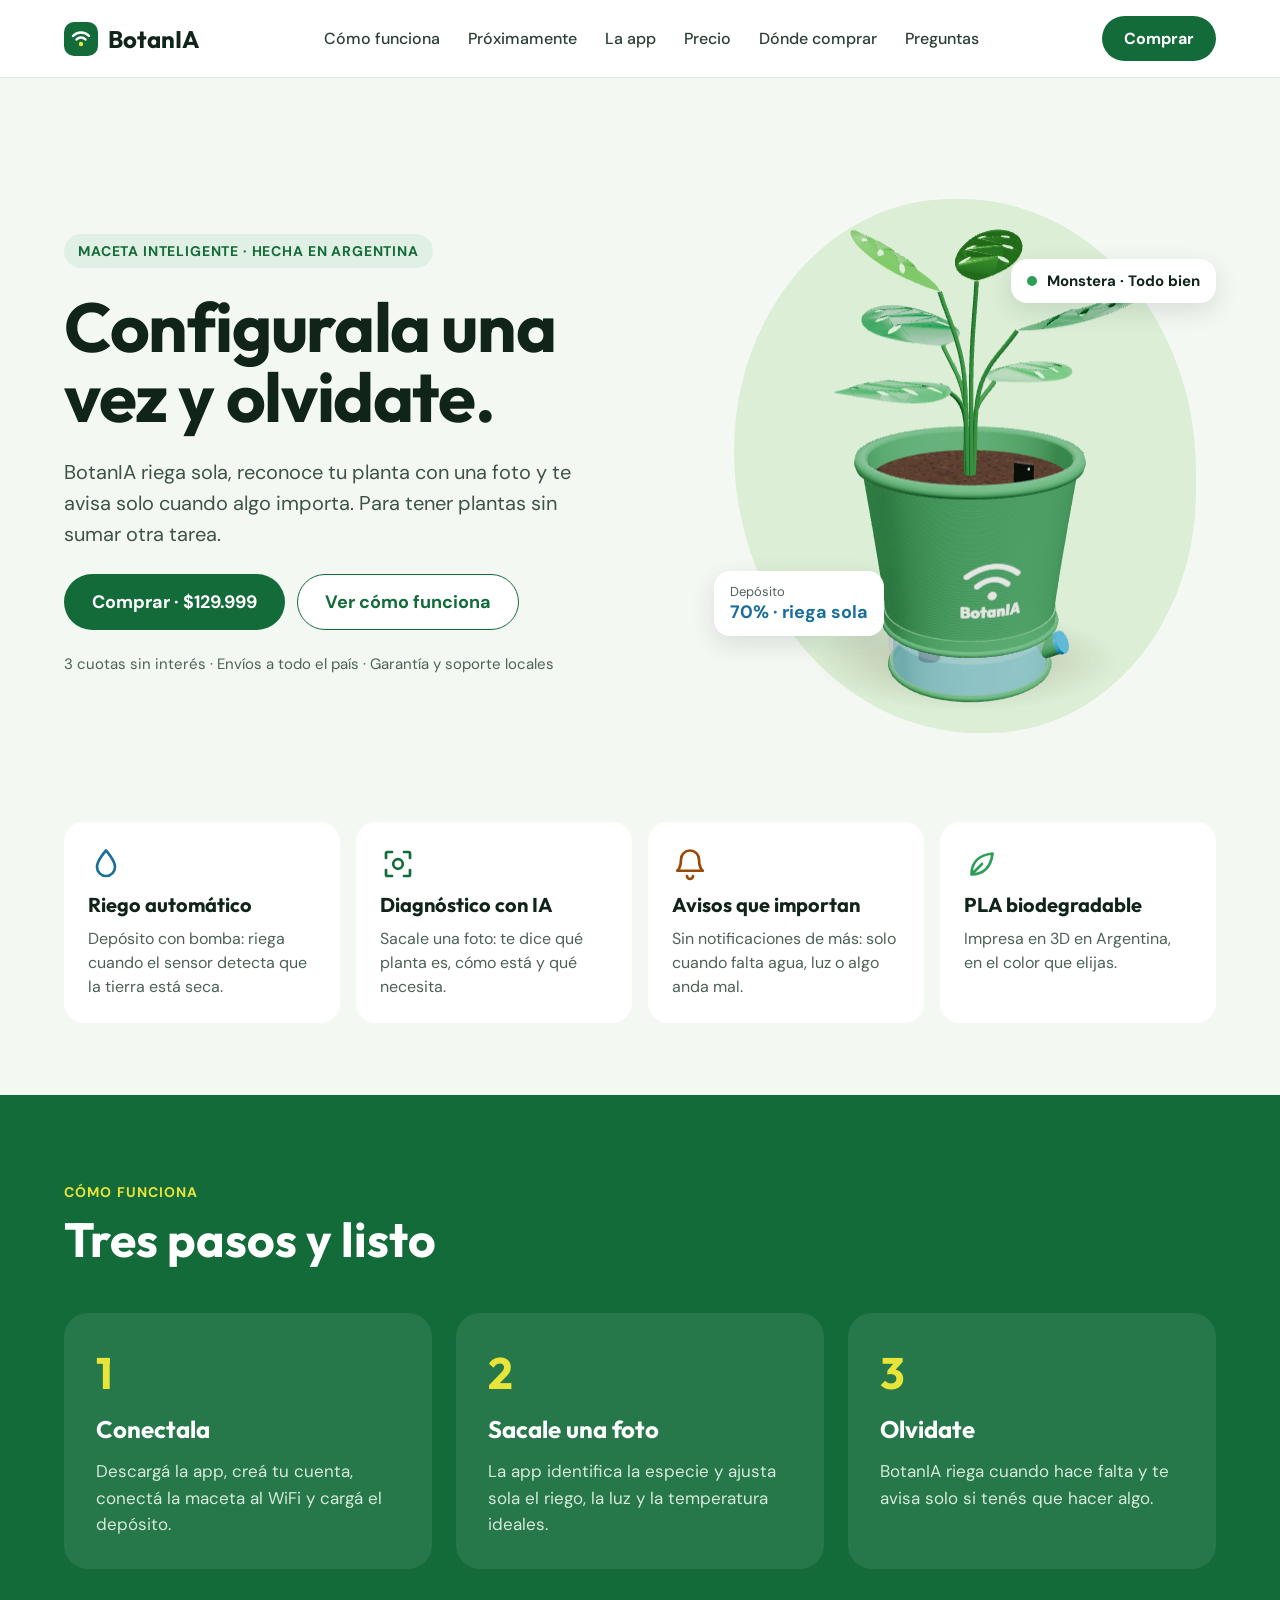
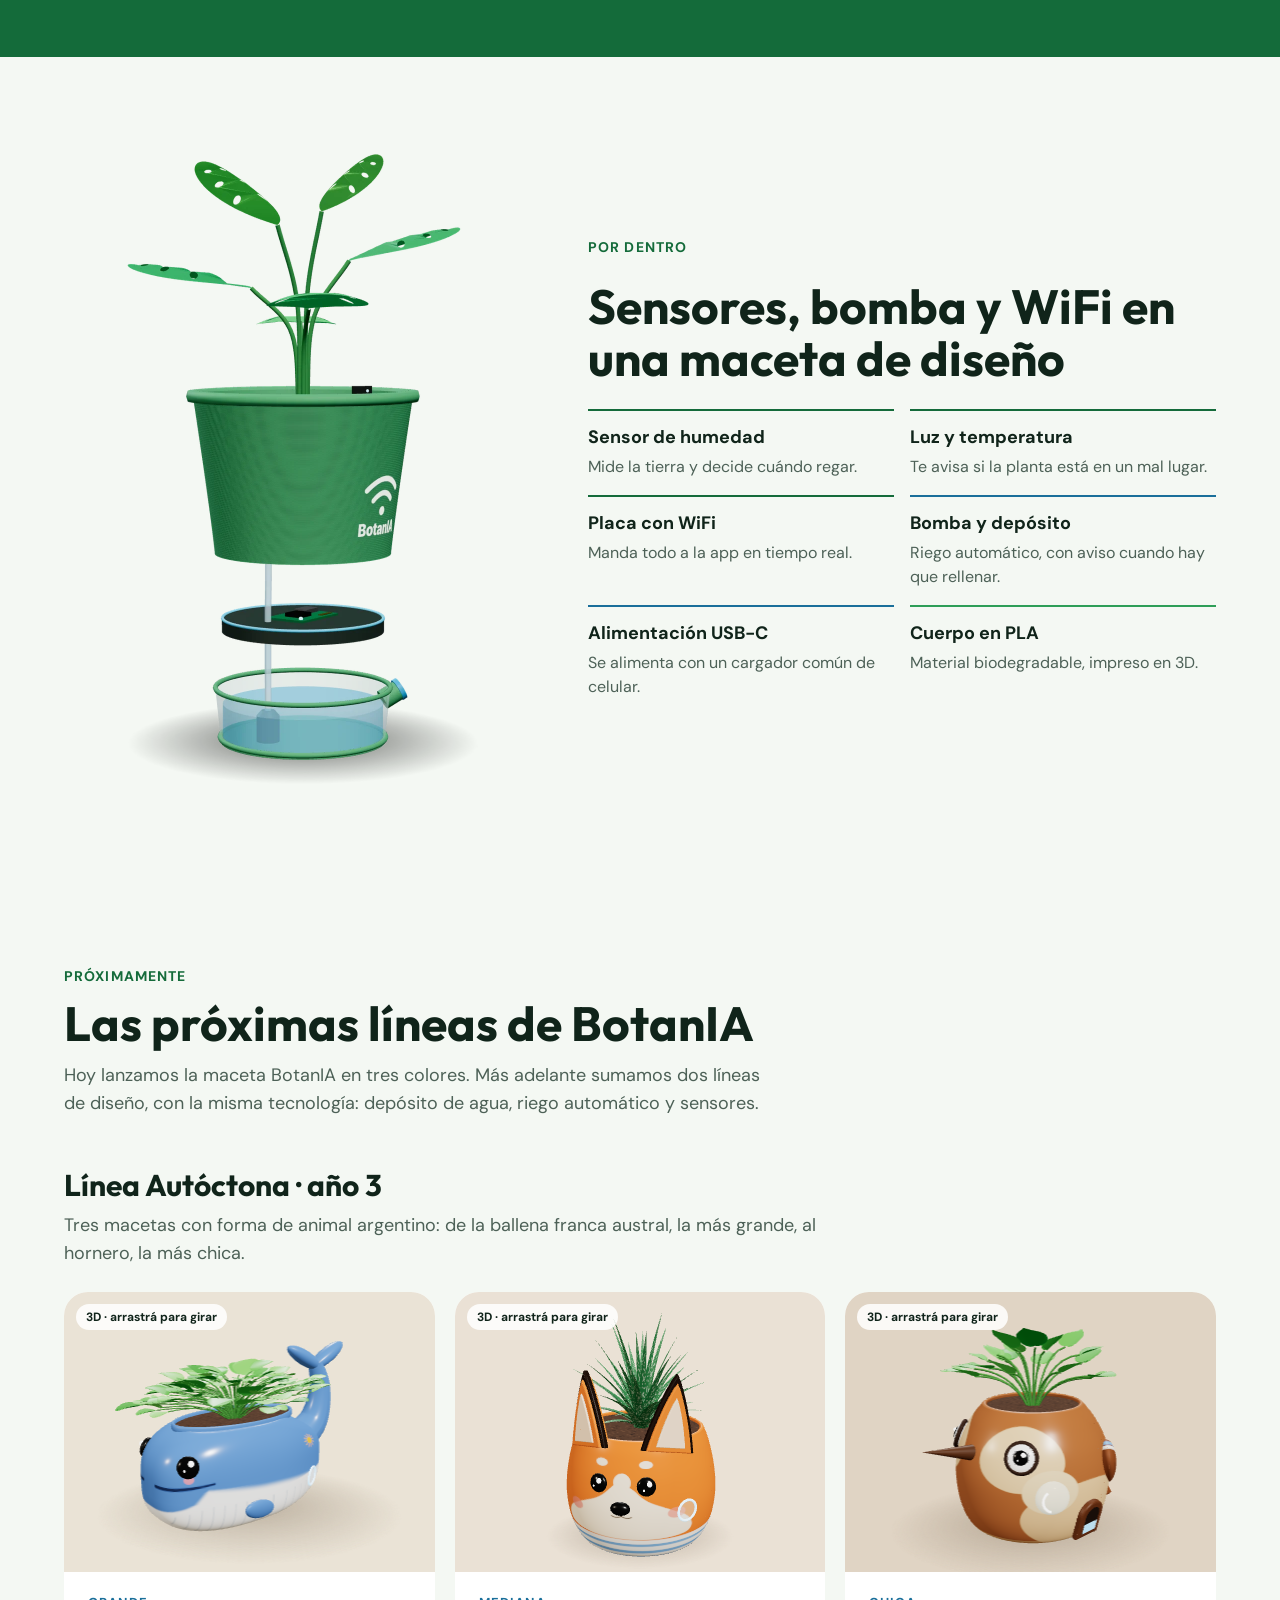
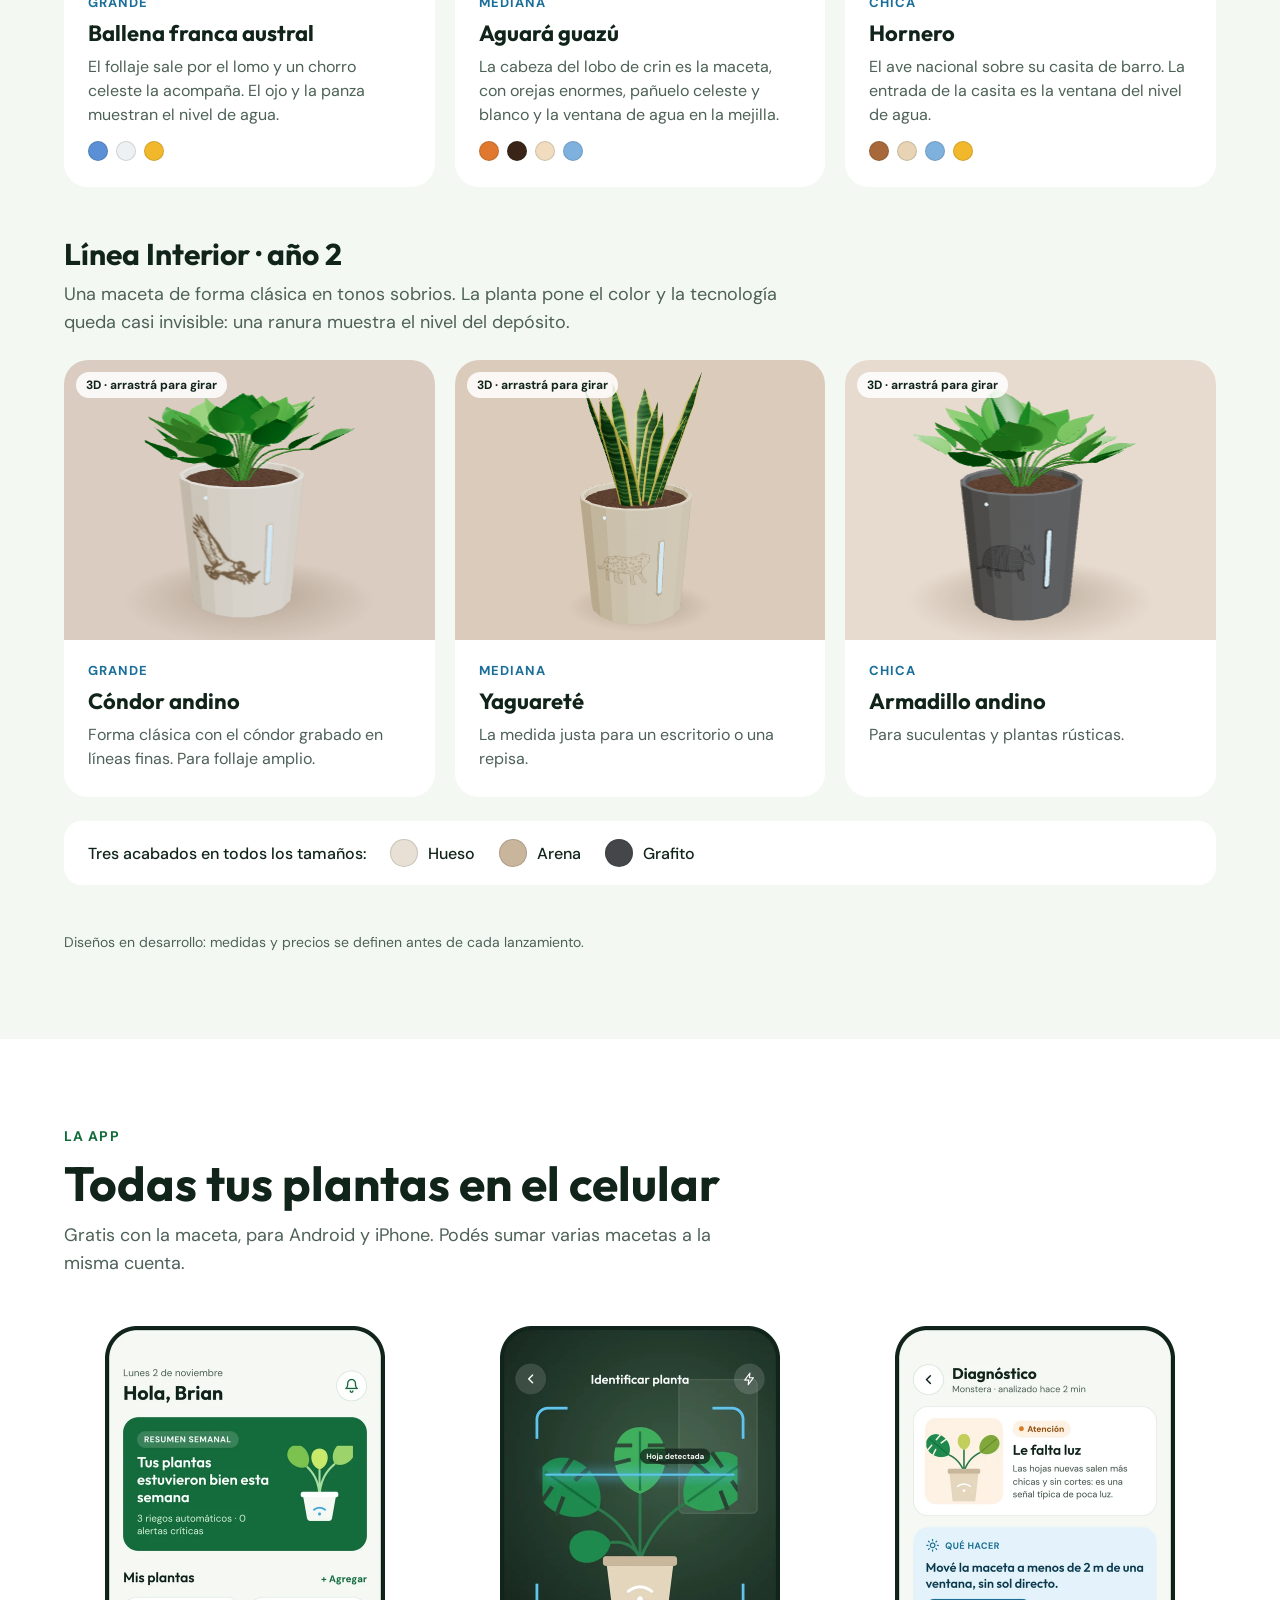
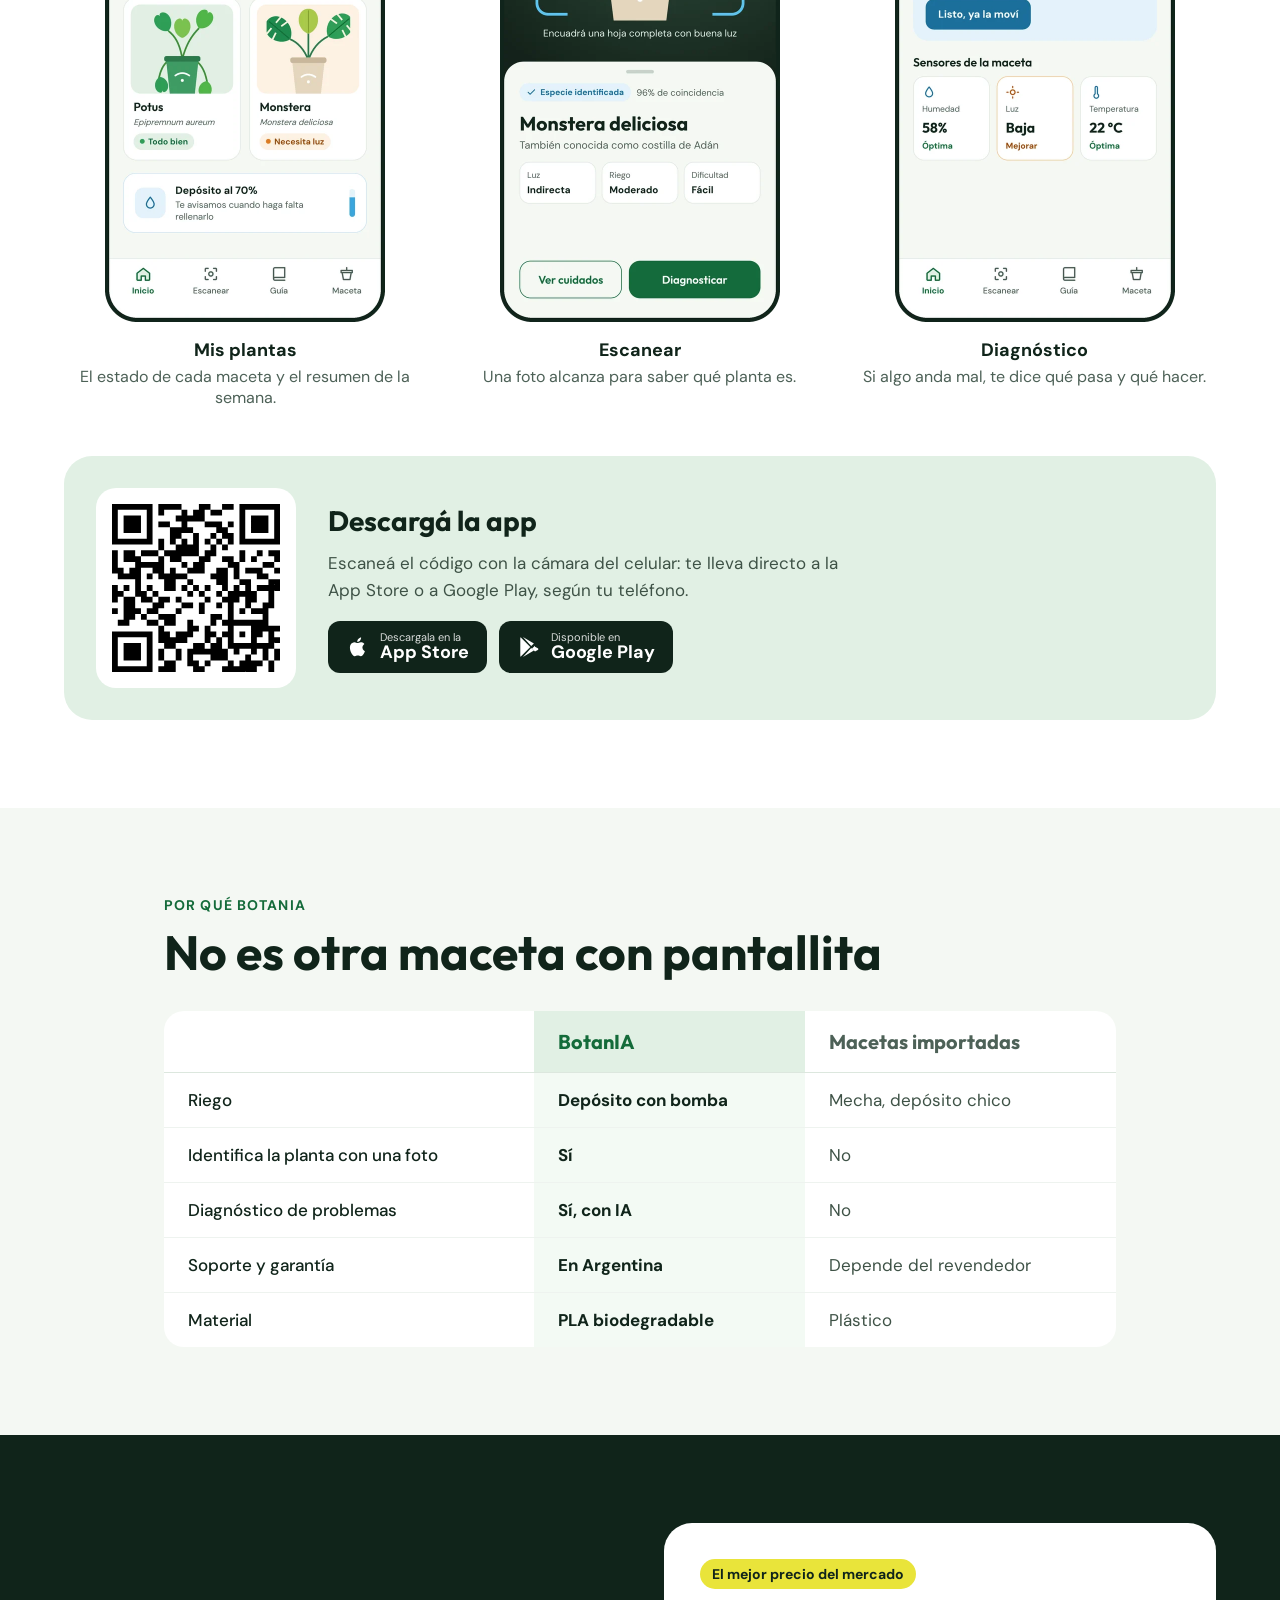
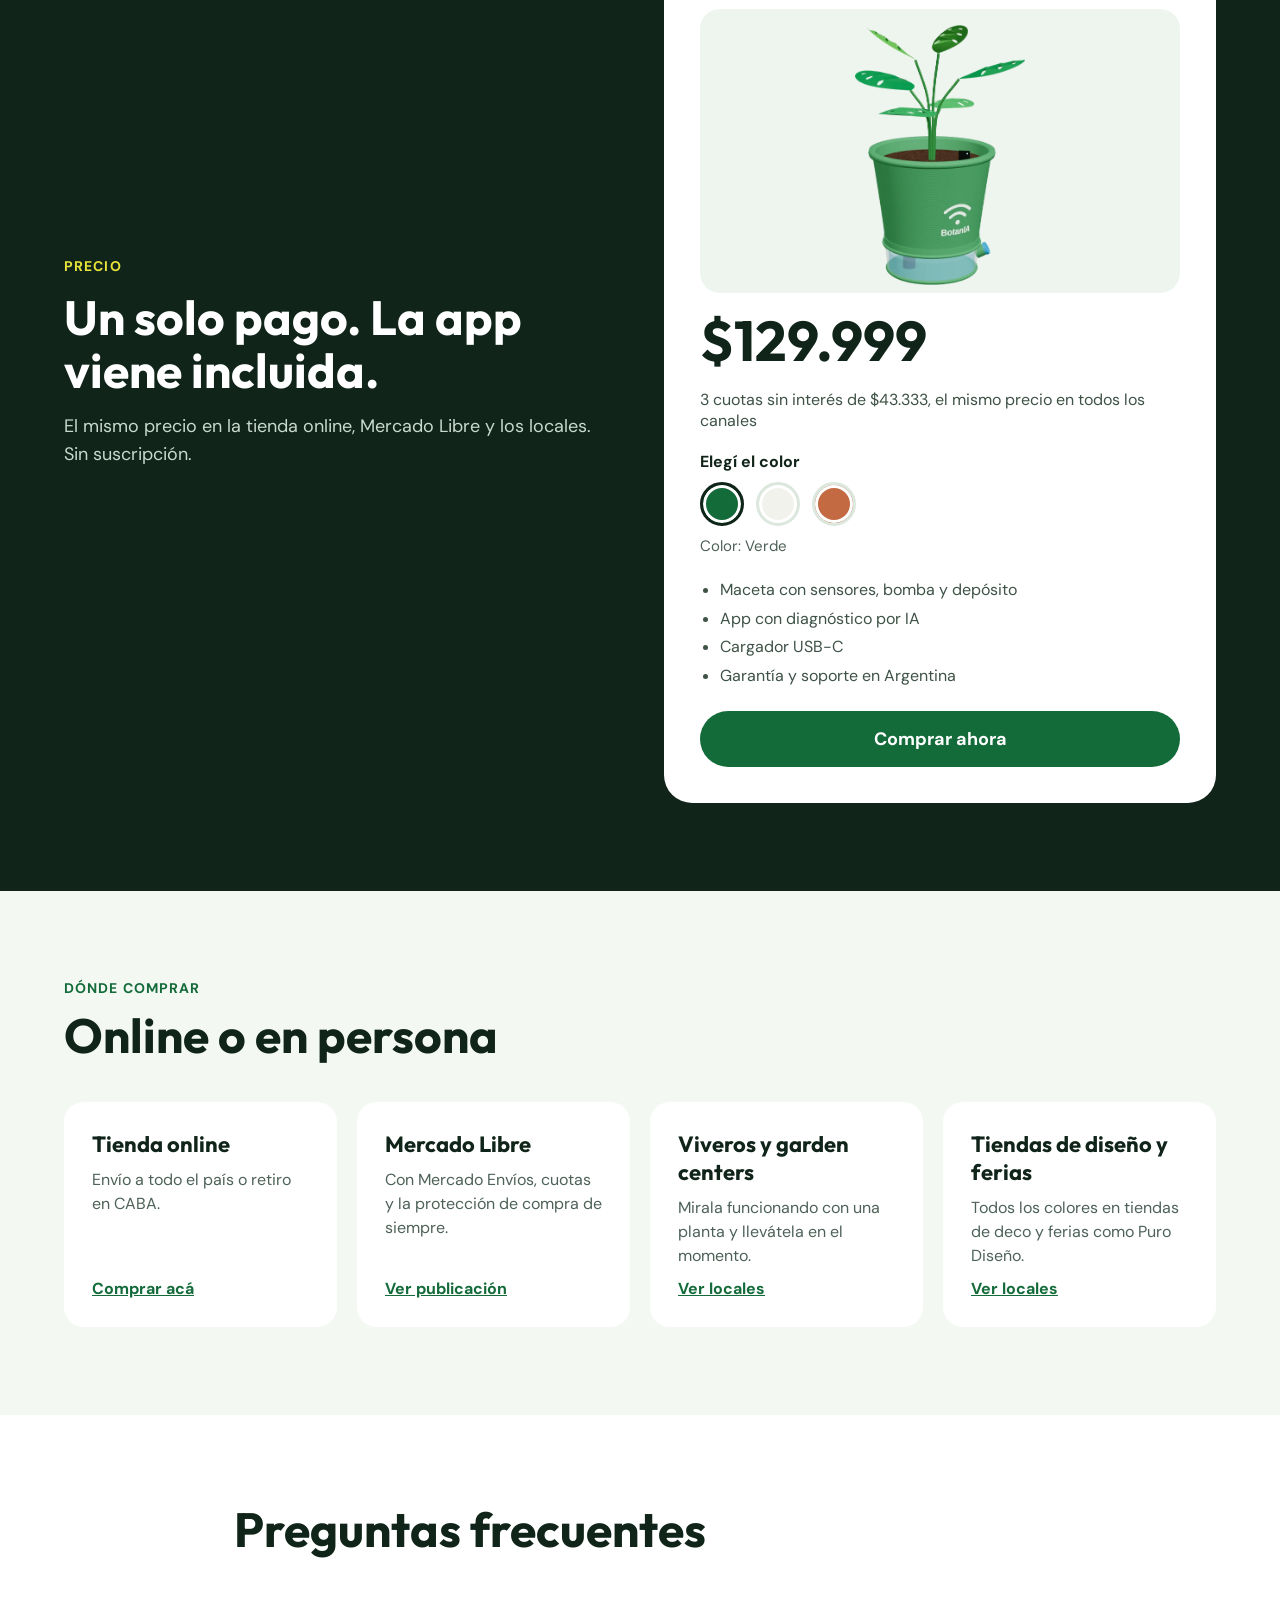
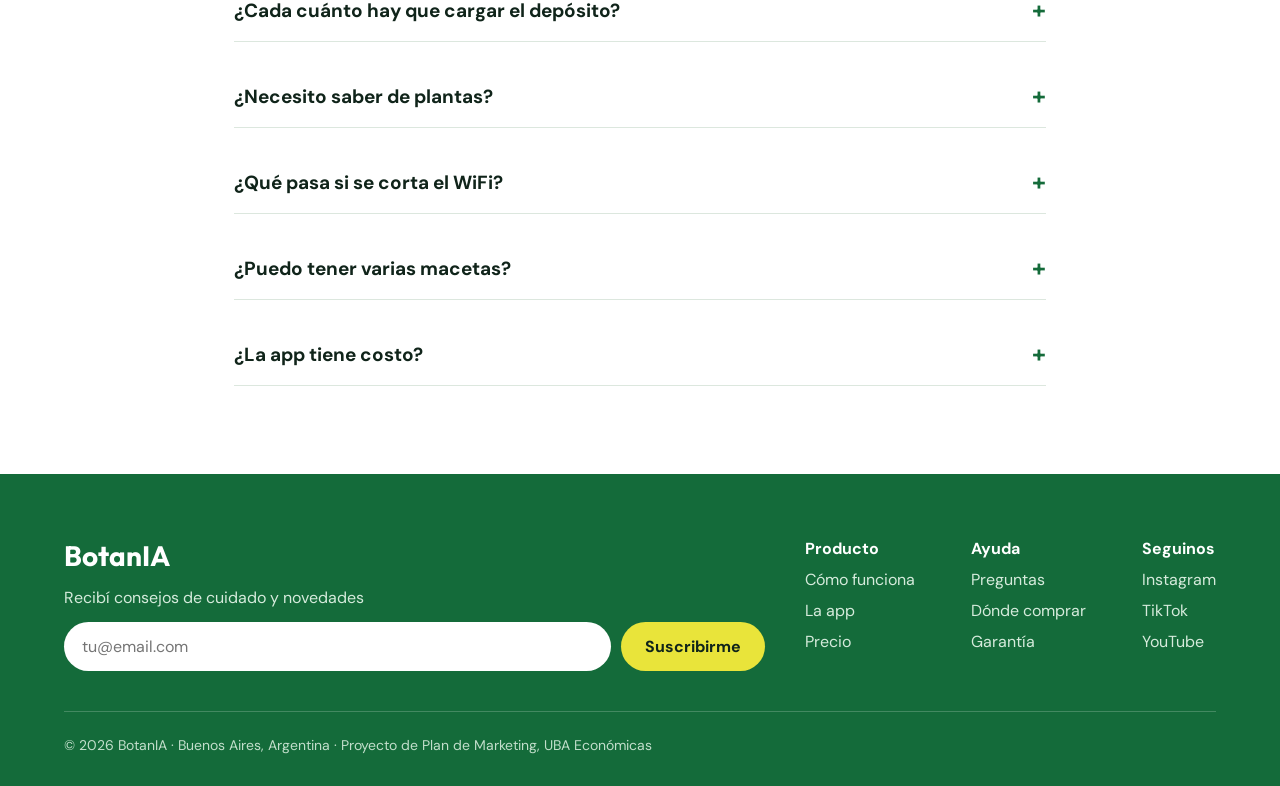
==== commit 019e8813: "Add files via upload" ====
--- a/index.html
+++ b/index.html
@@ -244,6 +244,7 @@
 </div>
 <div style="flex: 1 1 420px; min-width: 0; background: #FFFFFF; color: #10241A; border-radius: 28px; padding: 36px; display: flex; flex-direction: column; gap: 20px">
 <span style="align-self: flex-start; background: #E9E43A; color: #10241A; font-weight: 700; font-size: 14px; padding: 6px 12px; border-radius: 999px">El mejor precio del mercado</span>
+<div style="background: #EEF5EF; border-radius: 20px; display: flex; justify-content: center; padding: 16px 0 8px"><img id="pot-color" src="maceta-verde.webp" width="393" height="600" alt="Maceta BotanIA en color verde" style="height: 260px; width: auto; transition: opacity .25s ease"></div>
 <div style="display: flex; align-items: baseline; flex-wrap: wrap; gap: 12px">
 <span style="font-family: Outfit, sans-serif; font-weight: 700; font-size: 56px; line-height: 1">$129.999</span>
 </div>
@@ -251,7 +252,7 @@
 <div style="display: flex; flex-direction: column; gap: 10px">
 <span style="font-weight: 700">Elegí el color</span>
 <div style="display: flex; gap: 12px">
-<button type="button" class="swatch" data-color="Verde" aria-label="Verde" aria-pressed="true" style="background: #146B3A"></button><button type="button" class="swatch" data-color="Blanco hueso" aria-label="Blanco hueso" aria-pressed="false" style="background: #F2F2EC"></button><button type="button" class="swatch" data-color="Terracota" aria-label="Terracota" aria-pressed="false" style="background: #C46A43"></button>
+<button type="button" class="swatch" data-color="Verde" data-img="maceta-verde.webp" aria-label="Verde" aria-pressed="true" style="background: #146B3A"></button><button type="button" class="swatch" data-color="Blanco hueso" data-img="maceta-blanco.webp" aria-label="Blanco hueso" aria-pressed="false" style="background: #F2F2EC"></button><button type="button" class="swatch" data-color="Terracota" data-img="maceta-terracota.webp" aria-label="Terracota" aria-pressed="false" style="background: #C46A43"></button>
 </div>
 <span style="color: #4D6157; font-size: 15px">Color: <span id="color-name">Verde</span></span>
 </div>
